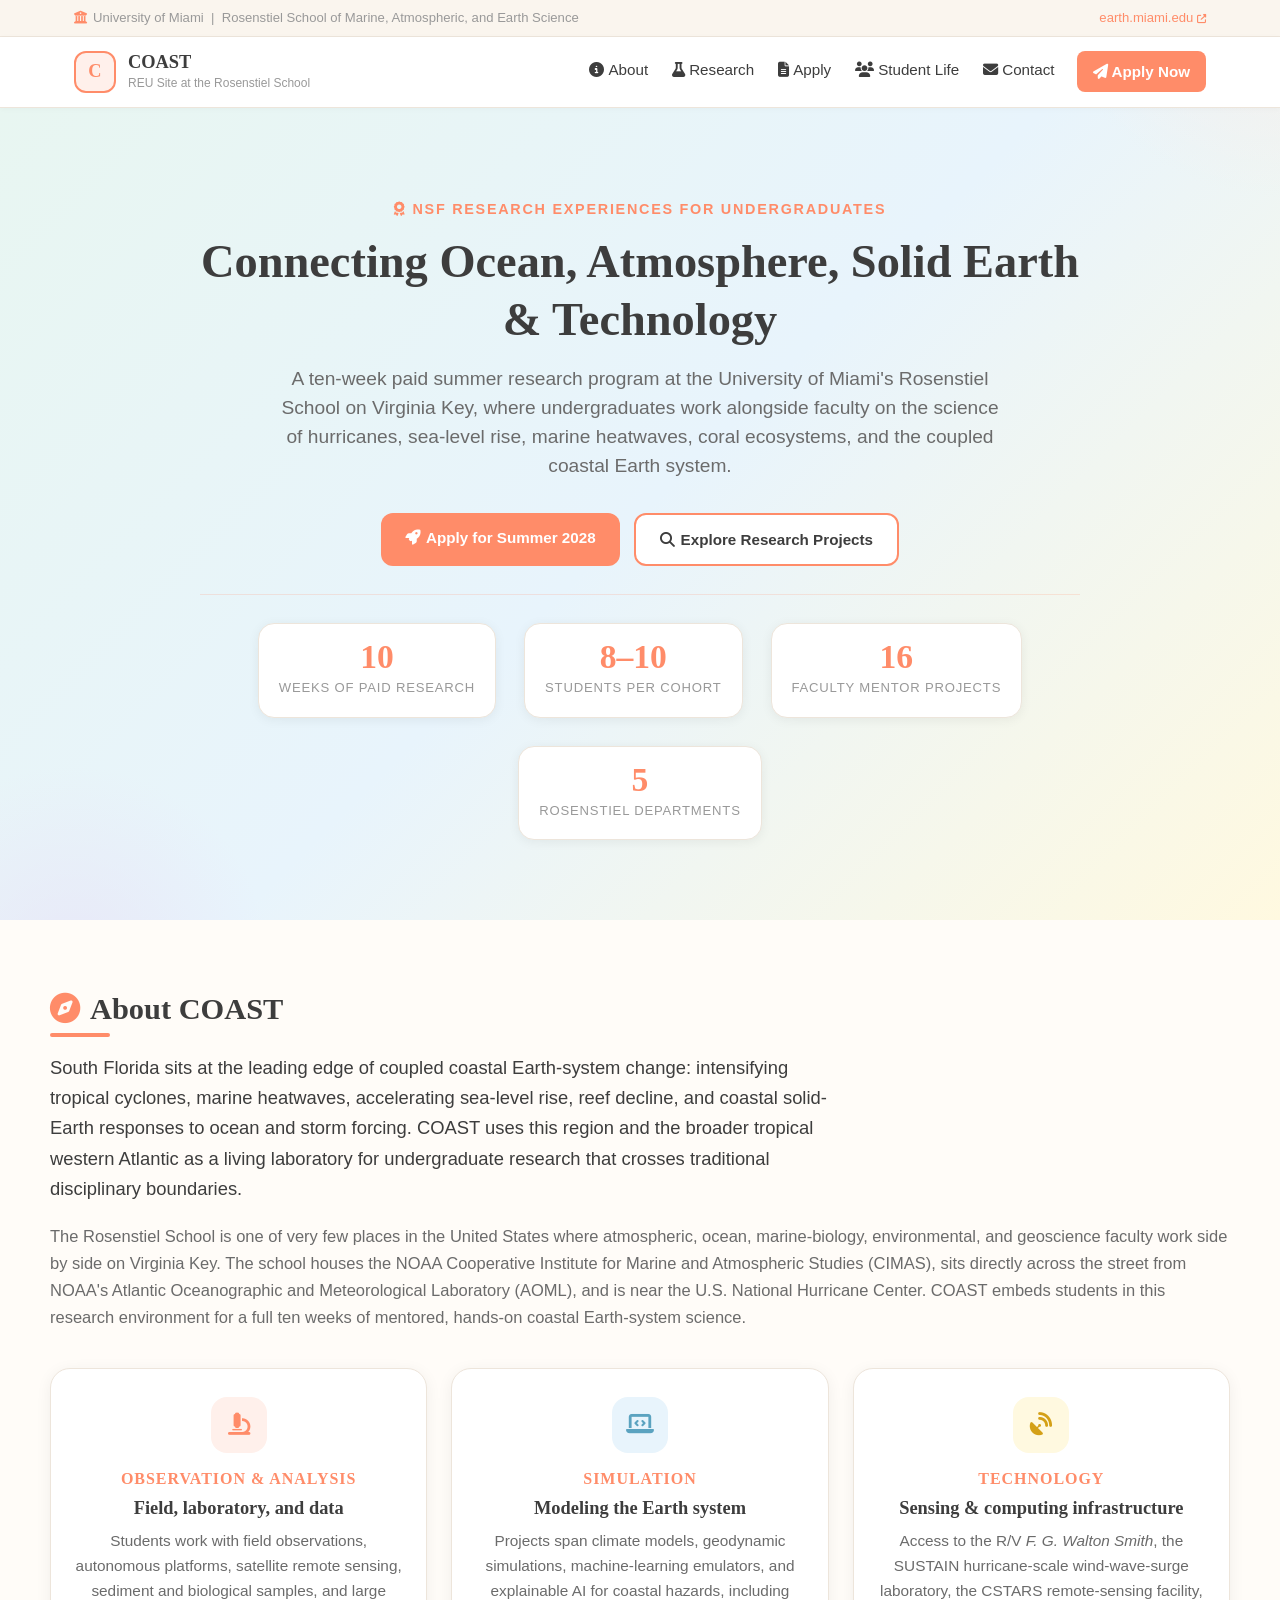
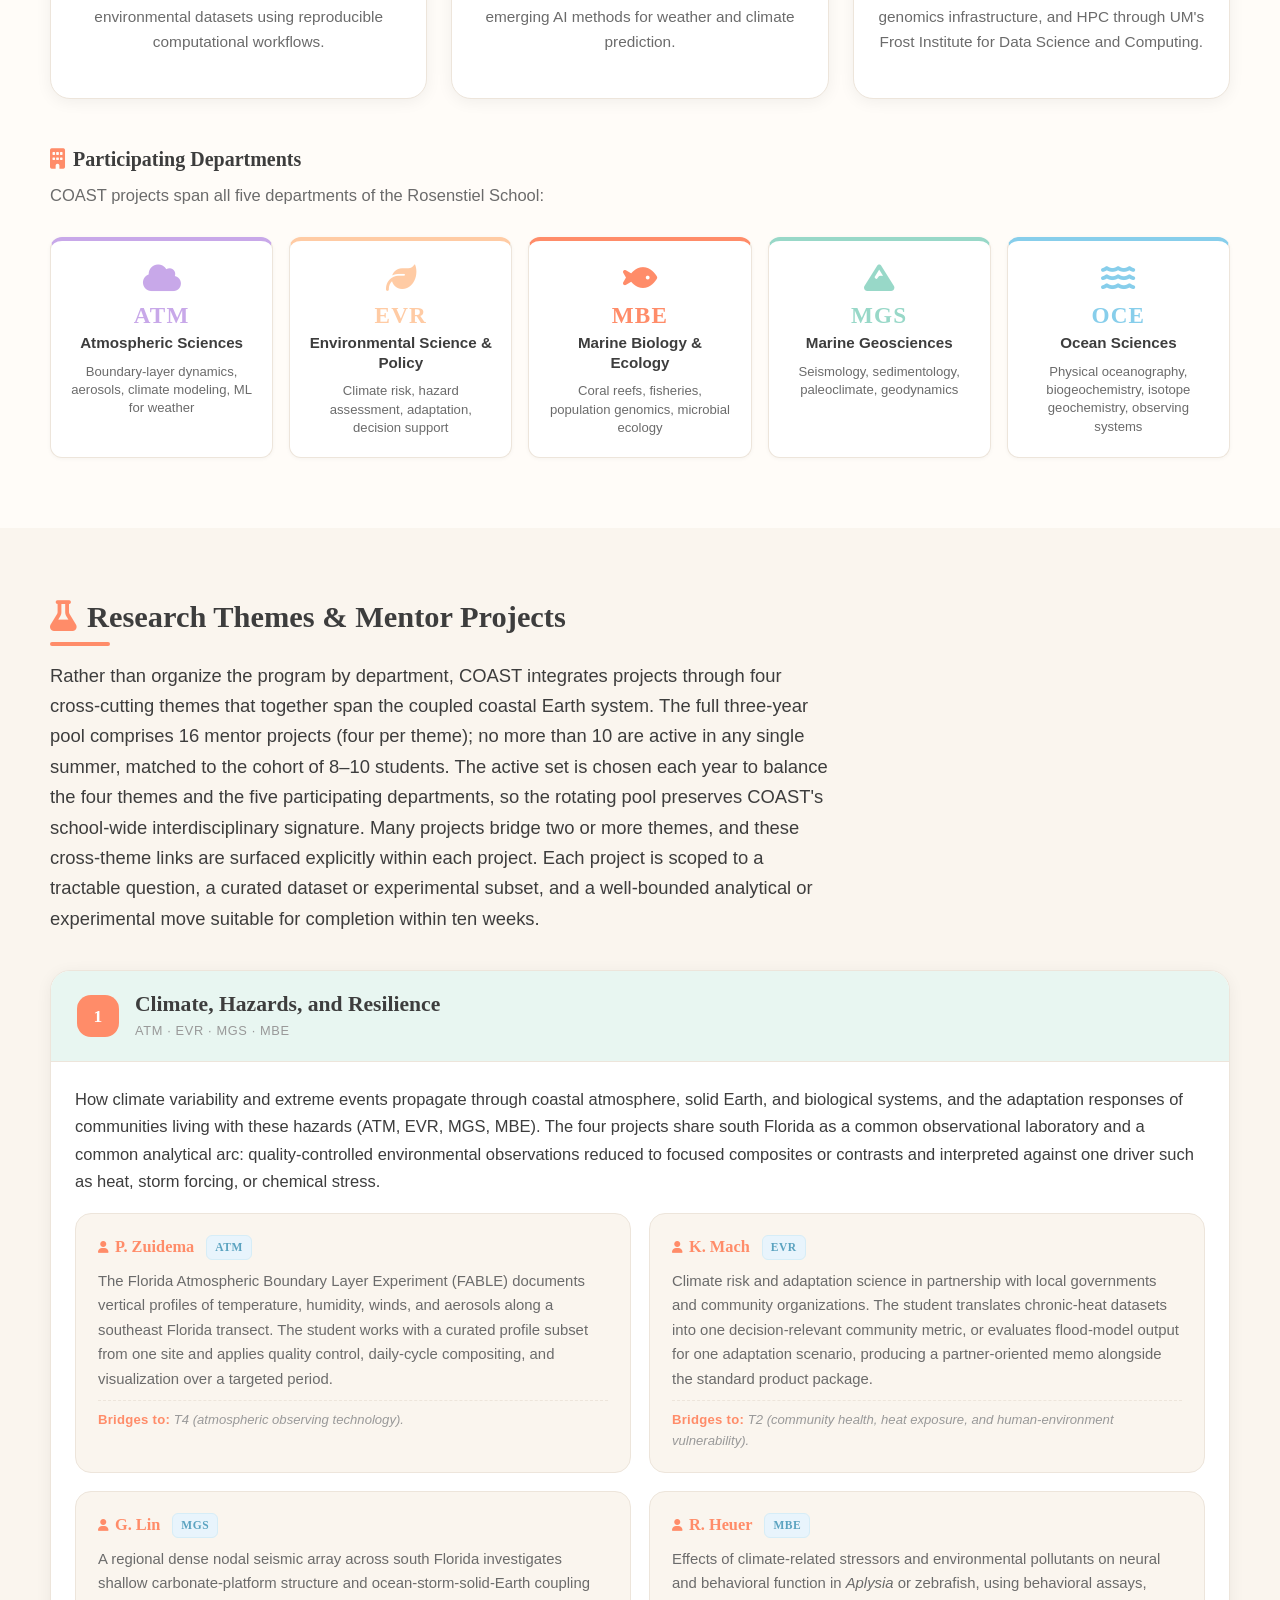
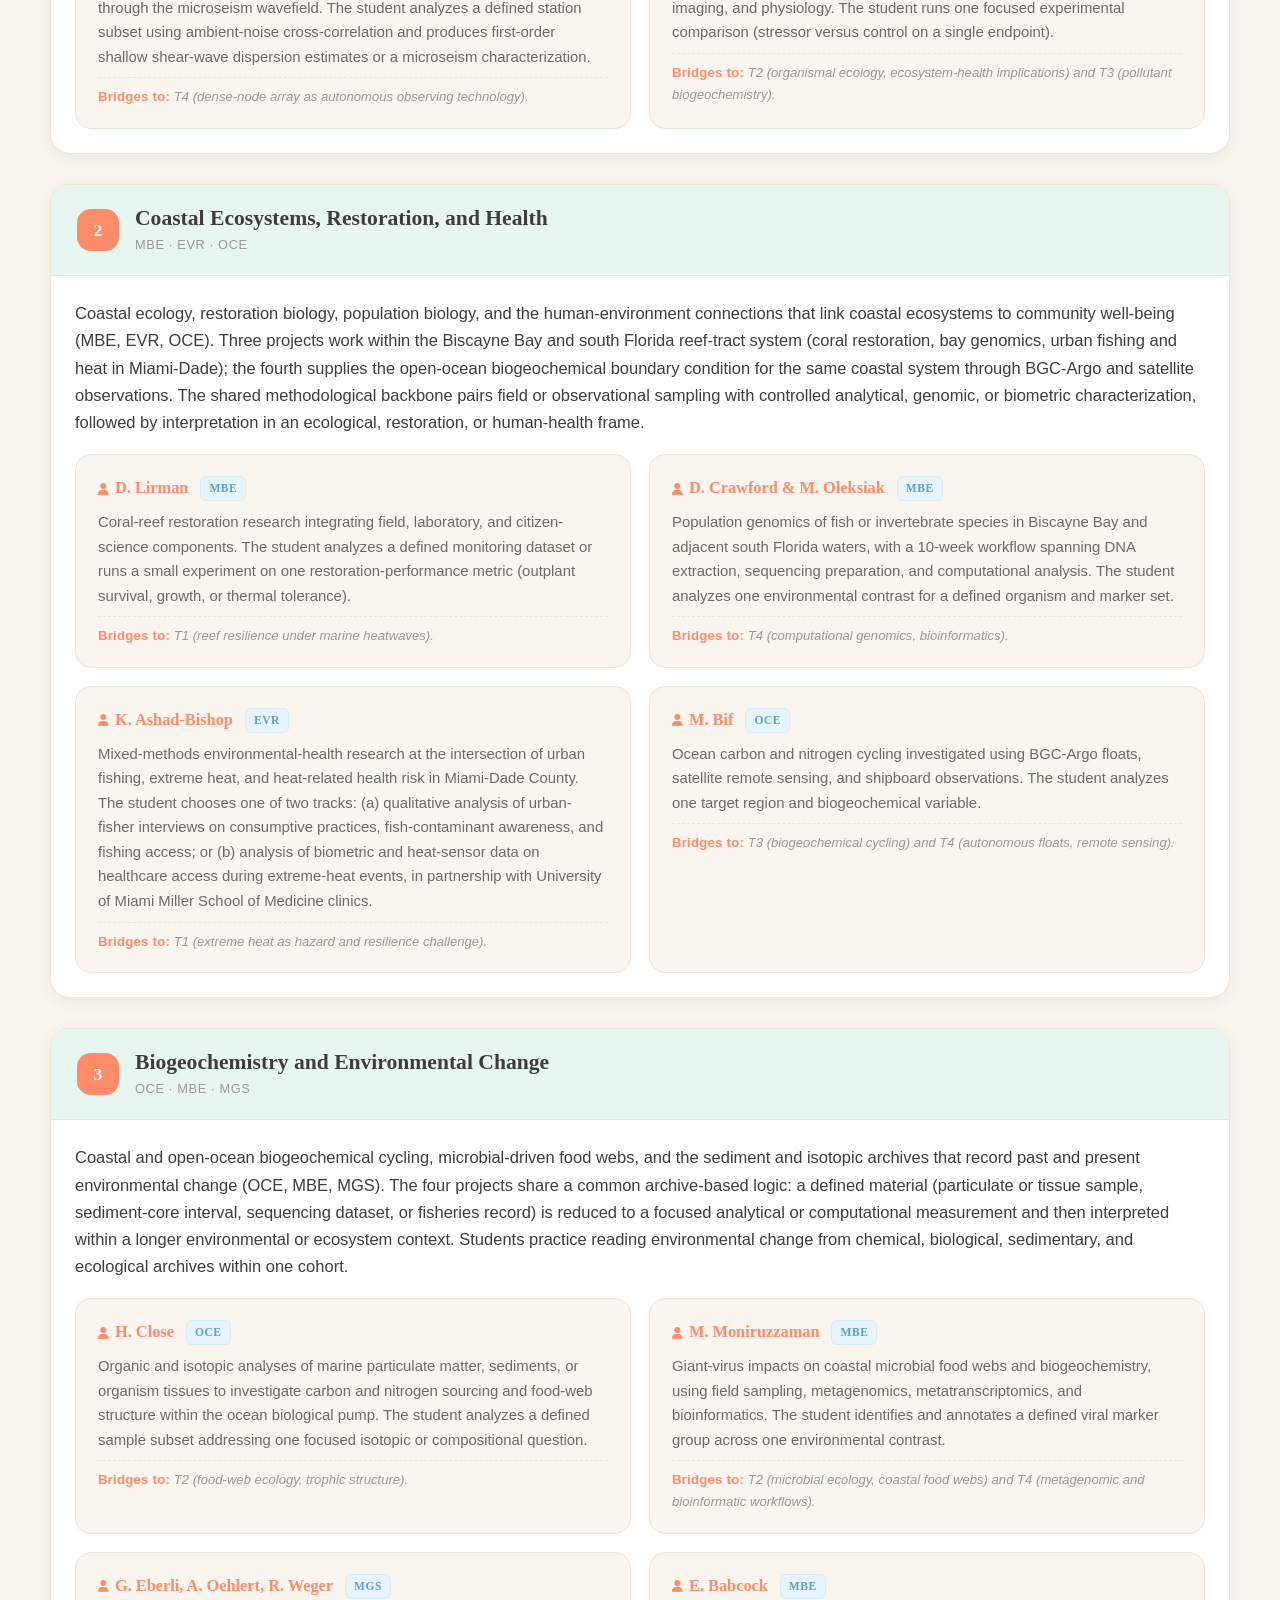
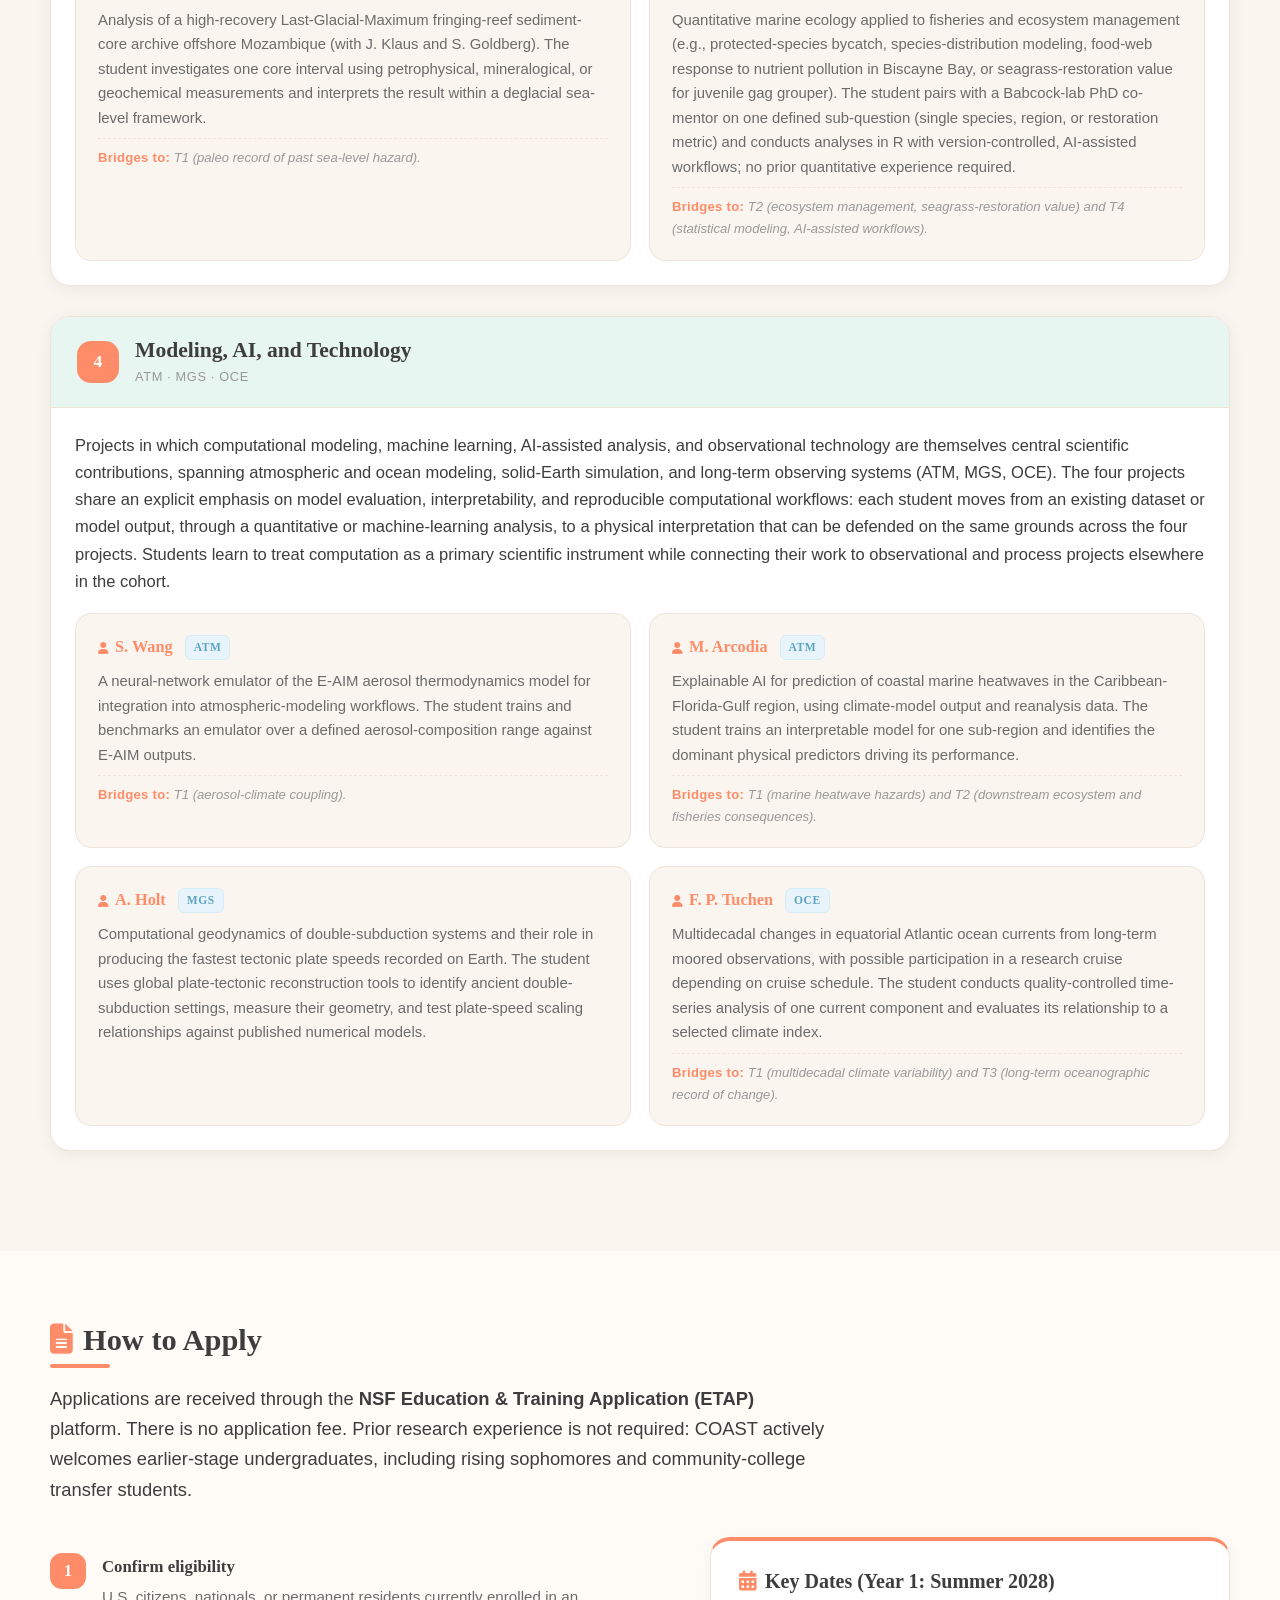
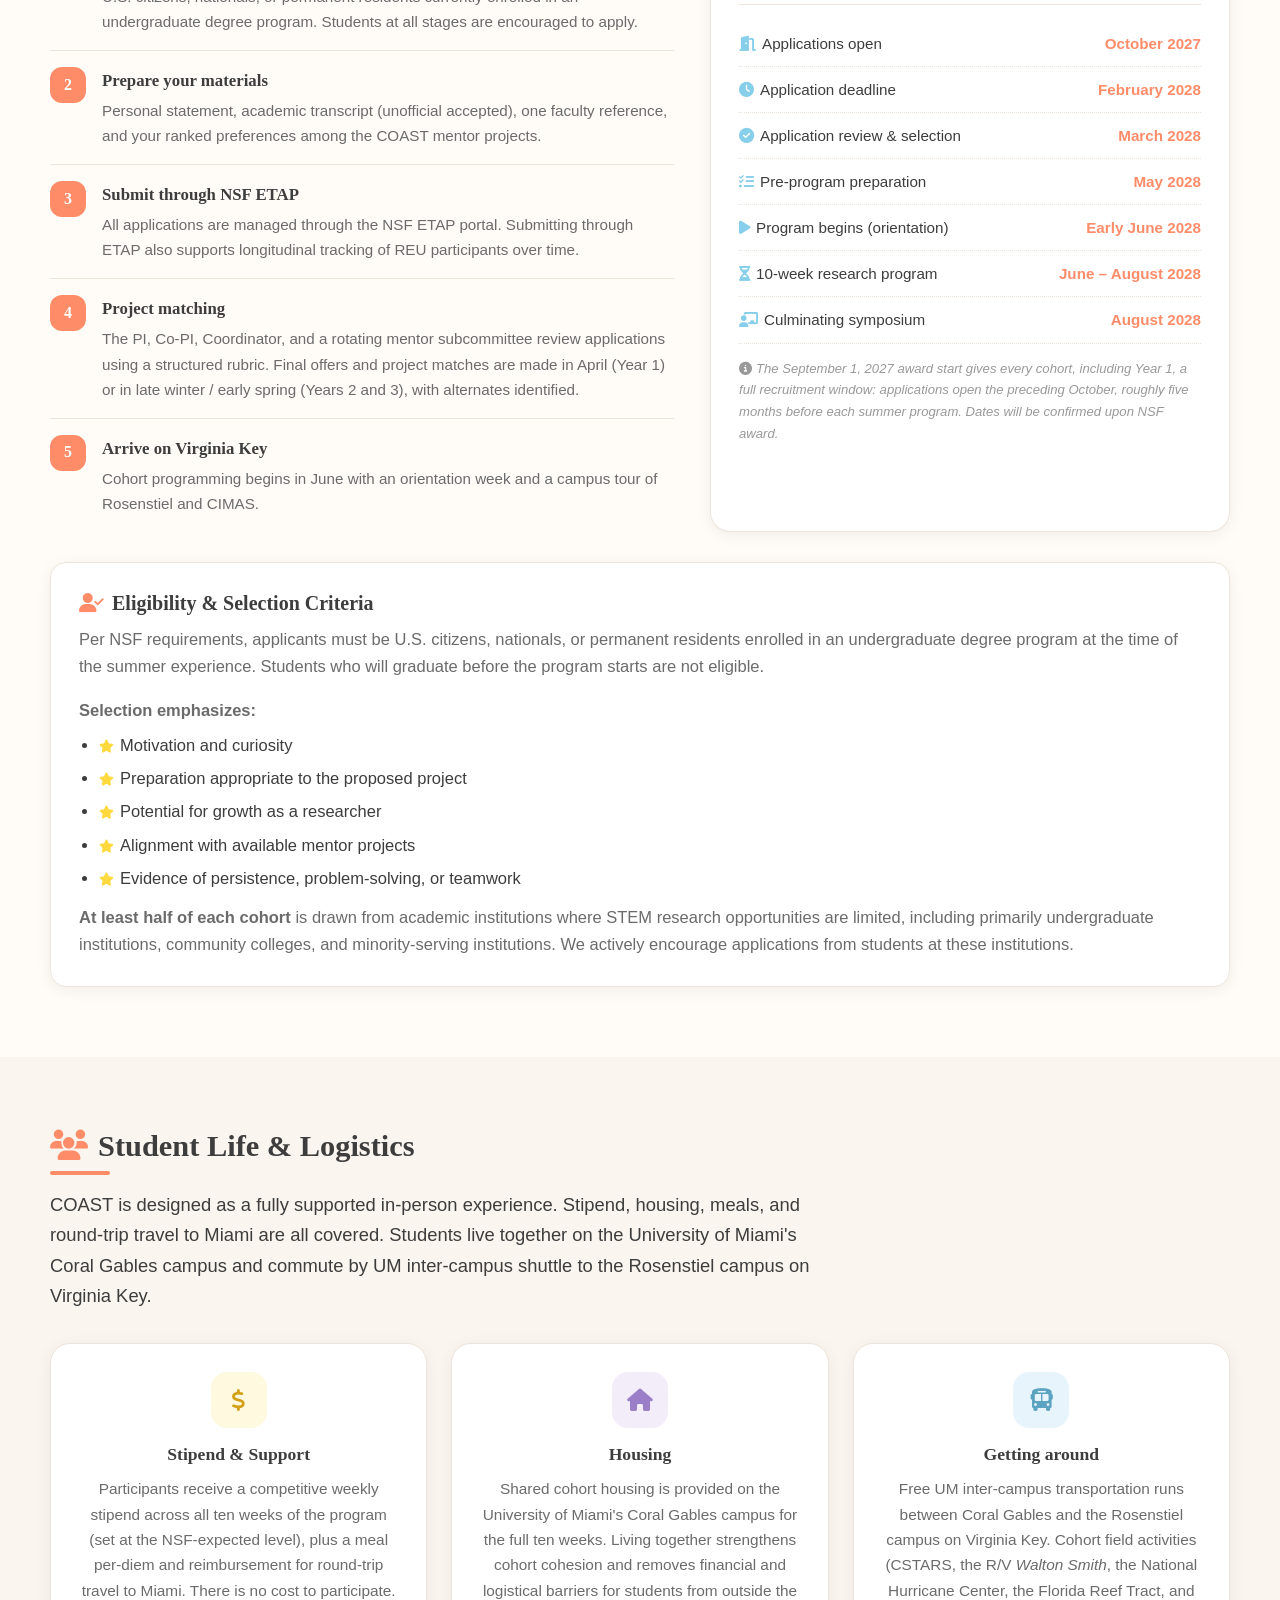
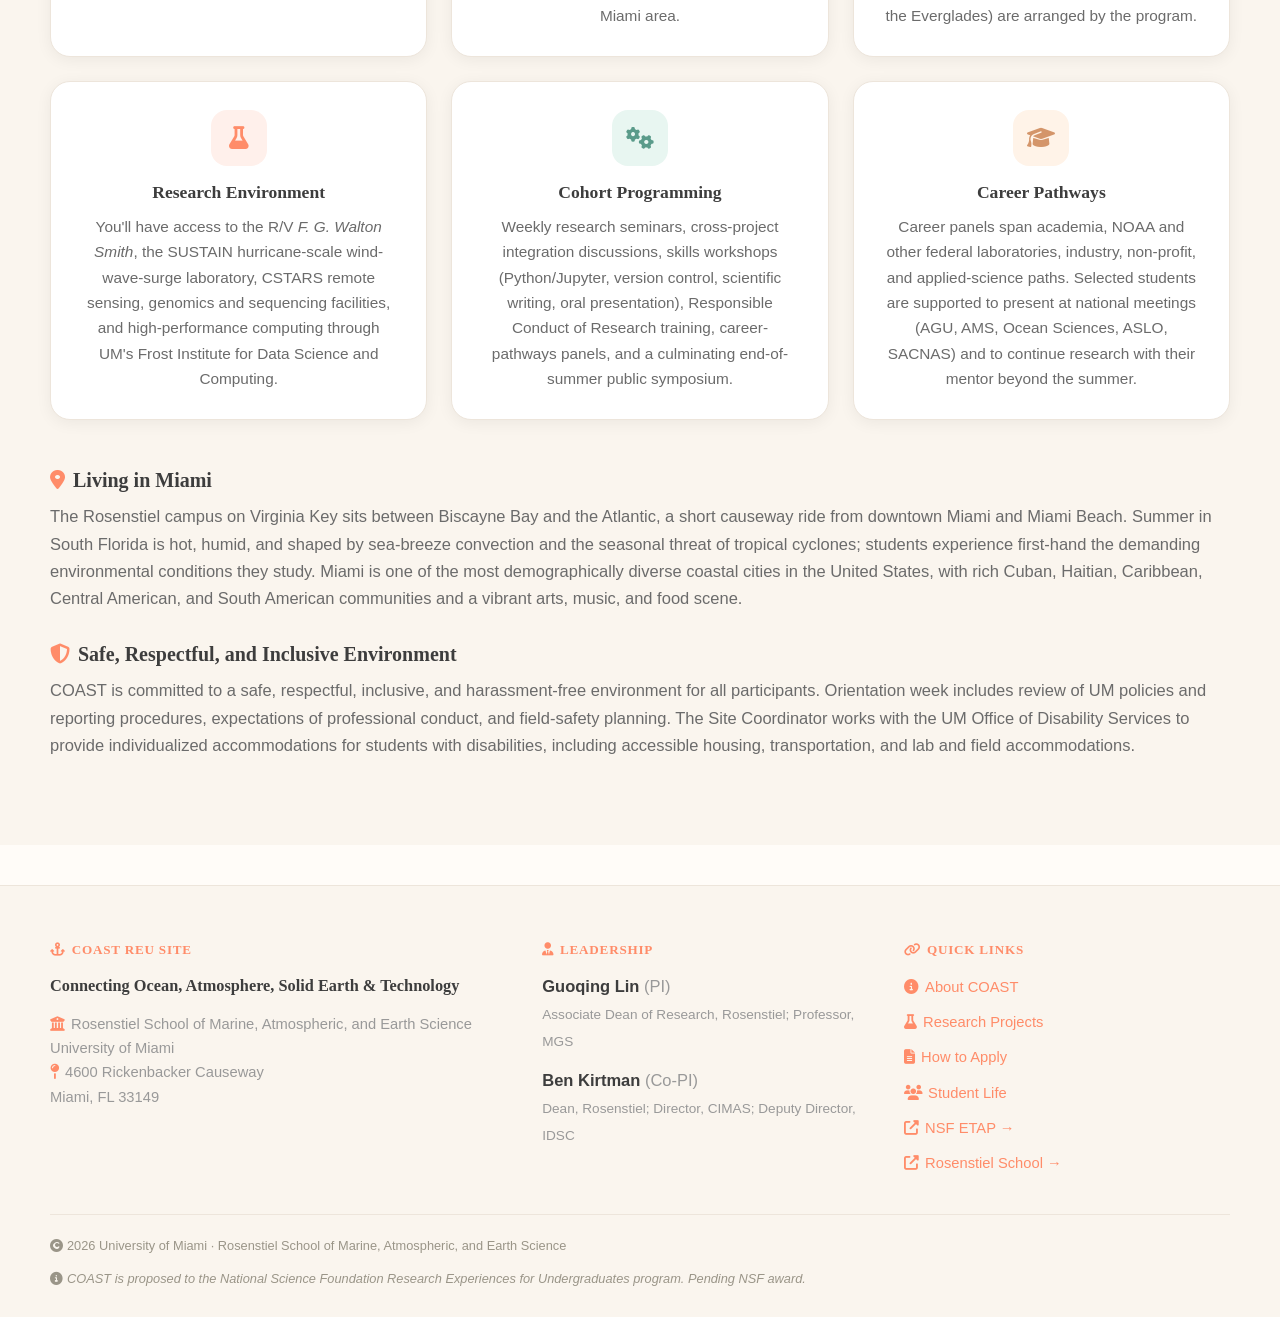
==== index.html @ f18b976c "Add files via upload" ====
<!DOCTYPE html>
<html lang="en">
<head>
<meta charset="UTF-8">
<meta name="viewport" content="width=device-width, initial-scale=1.0">
<title>COAST REU Site | University of Miami Rosenstiel School</title>
<meta name="description" content="NSF REU Site at the University of Miami Rosenstiel School. Ten-week summer research in coastal Earth-system science across atmosphere, ocean, ecosystems, and solid Earth.">
<link rel="stylesheet" href="https://cdnjs.cloudflare.com/ajax/libs/font-awesome/6.5.1/css/all.min.css">
<style>
  /* ============================================
     LIGHT, WARM, COLORFUL CARD LAYOUT
     ============================================ */
  :root {
    /* Warm, light, cheerful palette */
    --coral: #FF8C69;
    --coral-light: #FFF0EB;
    --coral-soft: #FFE8E0;
    --sky: #87CEEB;
    --sky-light: #E8F4FC;
    --sky-soft: #D6EDF7;
    --sunshine: #FFD93D;
    --sunshine-light: #FFF9E0;
    --sunshine-soft: #FFF3C2;
    --lavender: #C8A8E9;
    --lavender-light: #F3EDFA;
    --lavender-soft: #E8DDF5;
    --mint: #98D8C8;
    --mint-light: #E8F6F1;
    --mint-soft: #D4F0E8;
    --peach: #FFCBA4;
    --peach-light: #FFF3E8;

    --warm-white: #FFFCF8;
    --cream: #FAF5EE;
    --soft-sand: #F5EDE3;
    --ink: #3D3D3D;
    --ink-soft: #6B6B6B;
    --ink-muted: #999999;
    --rule: #EDE5DB;
    --rule-light: #F5EDE3;
    --card-bg: #FFFFFF;
    --max-w: 1180px;
  }

  * { box-sizing: border-box; }
  html { scroll-behavior: smooth; }
  body {
    margin: 0;
    font-family: "Source Sans Pro", "Helvetica Neue", Arial, sans-serif;
    color: var(--ink);
    background: var(--warm-white);
    line-height: 1.65;
    font-size: 16.5px;
    -webkit-font-smoothing: antialiased;
  }

  h1, h2, h3, h4 {
    font-family: "Source Serif Pro", "Georgia", "Times New Roman", serif;
    color: var(--ink);
    font-weight: 600;
    line-height: 1.25;
    margin: 0 0 0.5em;
  }
  h1 { font-size: 2.6rem; }
  h2 { 
    font-size: 1.9rem; 
    display: inline-block;
    position: relative;
    padding-bottom: 0.3em;
  }
  h2::after {
    content: '';
    position: absolute;
    bottom: 0;
    left: 0;
    width: 60px;
    height: 4px;
    background: var(--coral);
    border-radius: 2px;
  }
  h3 { font-size: 1.25rem; color: var(--ink); }
  h4 { font-size: 1.0rem; color: var(--coral); text-transform: uppercase; letter-spacing: 0.06em; }
  p { margin: 0 0 1em; color: var(--ink-soft); }
  a { 
    color: var(--coral); 
    text-decoration: underline; 
    text-decoration-color: var(--sunshine); 
    text-underline-offset: 3px; 
  }
  a:hover { color: var(--sky); }

  /* ---------- Top bar / nav ---------- */
  .topbar {
    background: var(--cream);
    color: var(--ink-muted);
    font-size: 0.82rem;
    padding: 7px 0;
    border-bottom: 1px solid var(--rule);
  }
  .topbar-inner {
    max-width: var(--max-w);
    margin: 0 auto;
    padding: 0 24px;
    display: flex;
    justify-content: space-between;
    align-items: center;
  }
  .topbar a { color: var(--coral); text-decoration: none; }
  .topbar a:hover { color: var(--sky); }

  nav.main {
    position: sticky;
    top: 0;
    z-index: 100;
    background: rgba(255,255,255,0.96);
    backdrop-filter: blur(8px);
    border-bottom: 1px solid var(--rule);
    box-shadow: 0 1px 6px rgba(0,0,0,0.03);
  }
  .nav-inner {
    max-width: var(--max-w);
    margin: 0 auto;
    padding: 14px 24px;
    display: flex;
    justify-content: space-between;
    align-items: center;
    gap: 24px;
  }
  .brand {
    display: flex;
    align-items: center;
    gap: 12px;
    text-decoration: none;
    color: var(--ink-soft);
    font-family: "Source Serif Pro", Georgia, serif;
  }
  .brand-mark {
    width: 42px; height: 42px;
    border-radius: 12px;
    background: var(--coral-light);
    color: var(--coral);
    display: grid; place-items: center;
    font-weight: 700;
    font-size: 1.15rem;
    border: 2px solid var(--coral);
    font-family: "Source Serif Pro", Georgia, serif;
  }
  .brand-text { line-height: 1.1; }
  .brand-text strong { display: block; font-size: 1.15rem; font-weight: 600; color: var(--ink); }
  .brand-text small { font-size: 0.75rem; color: var(--ink-muted); font-family: "Source Sans Pro", sans-serif; }
  .nav-links { display: flex; gap: 20px; font-size: 0.95rem; }
  .nav-links a {
    text-decoration: none;
    color: var(--ink);
    padding: 6px 2px;
    border-bottom: 2px solid transparent;
    transition: border-color 0.15s, color 0.15s;
  }
  .nav-links a:hover { color: var(--coral); border-color: var(--coral); }
  .apply-btn {
    background: var(--coral) !important;
    color: #fff !important;
    padding: 8px 16px !important;
    border-radius: 8px;
    font-weight: 600;
    border: none !important;
  }
  .apply-btn:hover { background: var(--sky) !important; color: #fff !important; }

  /* ---------- Hero ---------- */
  .hero {
    background:
      linear-gradient(135deg, var(--mint-light) 0%, var(--sky-light) 50%, var(--sunshine-light) 100%);
    color: var(--ink);
    padding: 90px 24px 80px;
    text-align: center;
    position: relative;
    overflow: hidden;
  }
  .hero::before {
    content: "";
    position: absolute;
    top: -50%;
    right: -20%;
    width: 500px;
    height: 500px;
    background: radial-gradient(circle, var(--coral-soft) 0%, transparent 70%);
    opacity: 0.6;
    pointer-events: none;
  }
  .hero::after {
    content: "";
    position: absolute;
    bottom: -30%;
    left: -10%;
    width: 400px;
    height: 400px;
    background: radial-gradient(circle, var(--lavender-soft) 0%, transparent 70%);
    opacity: 0.5;
    pointer-events: none;
  }
  .hero-inner { max-width: 880px; margin: 0 auto; position: relative; z-index: 1; }
  .hero .eyebrow {
    color: var(--coral);
    font-size: 0.9rem;
    letter-spacing: 0.12em;
    text-transform: uppercase;
    font-weight: 600;
    margin-bottom: 12px;
  }
  .hero h1 { color: var(--ink); font-size: 2.9rem; margin-bottom: 16px; }
  .hero .sub {
    font-size: 1.2rem;
    color: var(--ink-soft);
    max-width: 720px;
    margin: 0 auto 32px;
    line-height: 1.5;
  }
  .hero-stats {
    display: flex;
    justify-content: center;
    gap: 28px;
    flex-wrap: wrap;
    margin-top: 28px;
    padding-top: 28px;
    border-top: 1px solid rgba(255, 140, 105, 0.2);
  }
  .stat { 
    text-align: center; 
    min-width: 130px; 
    background: var(--card-bg);
    padding: 16px 20px;
    border-radius: 16px;
    box-shadow: 0 2px 12px rgba(0,0,0,0.06);
    border: 1px solid var(--rule);
  }
  .stat .num {
    font-family: "Source Serif Pro", Georgia, serif;
    font-size: 2.1rem;
    color: var(--coral);
    font-weight: 600;
    display: block;
    line-height: 1;
  }
  .stat .lbl { font-size: 0.82rem; color: var(--ink-muted); text-transform: uppercase; letter-spacing: 0.06em; margin-top: 6px; }
  .cta-row { margin-top: 32px; display: flex; gap: 14px; justify-content: center; flex-wrap: wrap; }
  .btn {
    display: inline-block;
    padding: 12px 24px;
    border-radius: 12px;
    text-decoration: none;
    font-weight: 600;
    font-size: 0.95rem;
    transition: transform 0.15s, box-shadow 0.15s;
  }
  .btn-primary { background: var(--coral); color: #fff; }
  .btn-primary:hover { background: #E87B5A; color: #fff; transform: translateY(-2px); box-shadow: 0 6px 20px rgba(255, 140, 105, 0.3); }
  .btn-ghost { background: var(--card-bg); color: var(--ink); border: 2px solid var(--coral); }
  .btn-ghost:hover { background: var(--coral); color: #fff; }

  /* ---------- Sections ---------- */
  section { padding: 70px 24px; }
  .container { max-width: var(--max-w); margin: 0 auto; }
  section.alt { background: var(--cream); }

  .lede { font-size: 1.15rem; color: var(--ink); max-width: 780px; }

  /* ---------- About / pillars ---------- */
  .pillars {
    display: grid;
    grid-template-columns: repeat(3, 1fr);
    gap: 24px;
    margin-top: 36px;
  }
  .pillar {
    background: var(--card-bg);
    padding: 28px 24px;
    border-radius: 20px;
    box-shadow: 0 3px 16px rgba(0,0,0,0.06);
    border: 1px solid var(--rule);
    text-align: center;
    transition: transform 0.2s, box-shadow 0.2s;
  }
  .pillar:hover {
    transform: translateY(-4px);
    box-shadow: 0 8px 28px rgba(0,0,0,0.1);
  }
  .pillar-icon {
    width: 56px;
    height: 56px;
    border-radius: 16px;
    display: grid;
    place-items: center;
    margin: 0 auto 16px;
    font-size: 1.4rem;
  }
  .pillar:nth-child(1) .pillar-icon { background: var(--coral-light); color: var(--coral); }
  .pillar:nth-child(2) .pillar-icon { background: var(--sky-light); color: #5BA3C0; }
  .pillar:nth-child(3) .pillar-icon { background: var(--sunshine-light); color: #D4A017; }
  .pillar h3 { color: var(--ink); margin-bottom: 8px; font-size: 1.15rem; }
  .pillar p { font-size: 0.96rem; }

  /* ---------- Departments grid ---------- */
  .dept-grid {
    display: grid;
    grid-template-columns: repeat(auto-fit, minmax(180px, 1fr));
    gap: 16px;
    margin-top: 28px;
  }
  .dept-card {
    --dept-color: var(--coral);
    background: var(--card-bg);
    border: 1px solid var(--rule);
    border-top: 4px solid var(--dept-color);
    border-radius: 12px;
    padding: 22px 18px 20px;
    text-align: center;
    box-shadow: 0 1px 4px rgba(0,0,0,0.04);
    transition: transform 0.2s ease, box-shadow 0.2s ease;
  }
  .dept-card:hover {
    transform: translateY(-3px);
    box-shadow: 0 6px 16px rgba(0,0,0,0.08);
  }
  .dept-card .dept-icon {
    font-size: 1.9rem;
    color: var(--dept-color);
    margin-bottom: 10px;
    line-height: 1;
  }
  .dept-card .dept-acro {
    font-family: "Source Serif Pro", Georgia, serif;
    font-weight: 700;
    font-size: 1.45rem;
    color: var(--dept-color);
    letter-spacing: 0.05em;
    line-height: 1.1;
  }
  .dept-card .dept-name {
    font-size: 0.95rem;
    color: var(--ink);
    font-weight: 600;
    margin-top: 4px;
    line-height: 1.3;
  }
  .dept-card .dept-tagline {
    font-size: 0.82rem;
    color: var(--ink-soft);
    margin-top: 10px;
    line-height: 1.4;
  }

  /* ---------- Themes ---------- */
  .theme {
    background: var(--card-bg);
    border: 1px solid var(--rule);
    border-radius: 20px;
    margin-bottom: 30px;
    overflow: hidden;
    box-shadow: 0 3px 16px rgba(0,0,0,0.06);
    transition: box-shadow 0.2s;
  }
  .theme:hover {
    box-shadow: 0 6px 24px rgba(0,0,0,0.1);
  }
  .theme-head {
    background: var(--mint-light);
    color: var(--ink);
    padding: 20px 26px;
    display: flex;
    align-items: center;
    gap: 16px;
    border-bottom: 1px solid var(--rule);
  }
  .theme-num {
    background: var(--coral);
    color: #fff;
    width: 42px; height: 42px;
    border-radius: 14px;
    display: grid; place-items: center;
    font-family: "Source Serif Pro", Georgia, serif;
    font-weight: 600;
    flex-shrink: 0;
    font-size: 1.1rem;
  }
  .theme-head h3 { color: var(--ink); margin: 0; font-size: 1.35rem; }
  .theme-head .depts-tag { font-size: 0.8rem; color: var(--ink-muted); margin-top: 2px; letter-spacing: 0.05em; }
  .theme-body { padding: 24px; }
  .theme-body > p { color: var(--ink); }
  .projects {
    display: grid;
    grid-template-columns: repeat(2, 1fr);
    gap: 18px;
    margin-top: 18px;
  }
  .project {
    background: var(--cream);
    padding: 20px 22px;
    border-radius: 16px;
    border: 1px solid var(--rule);
    transition: transform 0.15s, box-shadow 0.15s;
  }
  .project:hover {
    transform: translateY(-2px);
    box-shadow: 0 4px 16px rgba(0,0,0,0.08);
  }
  .project .mentor {
    font-weight: 600;
    color: var(--coral);
    font-family: "Source Serif Pro", Georgia, serif;
    font-size: 1.02rem;
    margin-bottom: 4px;
    display: flex;
    align-items: center;
    gap: 6px;
  }
  .project .mentor::before {
    content: "\f007";
    font-family: "Font Awesome 6 Free";
    font-weight: 900;
    font-size: 0.75rem;
    color: var(--coral);
  }
  .project .dept {
    display: inline-block;
    background: var(--sky-light);
    color: #5BA3C0;
    font-size: 0.72rem;
    font-weight: 600;
    padding: 2px 8px;
    border-radius: 6px;
    letter-spacing: 0.05em;
    margin-left: 6px;
    vertical-align: middle;
    border: 1px solid var(--sky-soft);
  }
  .project p { font-size: 0.93rem; color: var(--ink-soft); margin: 8px 0 0; }
  .project p.bridges {
    margin-top: 8px;
    padding-top: 8px;
    border-top: 1px dashed var(--rule);
    font-size: 0.82rem;
    color: var(--ink-muted);
    font-style: italic;
  }
  .project p.bridges em {
    font-style: normal;
    font-weight: 600;
    color: var(--coral);
    letter-spacing: 0.02em;
  }

  /* ---------- Apply ---------- */
  .apply-grid {
    display: grid;
    grid-template-columns: 1.2fr 1fr;
    gap: 36px;
    margin-top: 32px;
  }
  .apply-steps { counter-reset: step; }
  .apply-step {
    display: flex;
    gap: 16px;
    padding: 16px 0;
    border-bottom: 1px solid var(--rule);
    align-items: flex-start;
  }
  .apply-step:last-child { border-bottom: none; }
  .apply-step::before {
    counter-increment: step;
    content: counter(step);
    background: var(--coral);
    color: #fff;
    width: 36px; height: 36px;
    border-radius: 12px;
    display: grid; place-items: center;
    font-family: "Source Serif Pro", Georgia, serif;
    font-weight: 600;
    flex-shrink: 0;
    font-size: 1rem;
  }
  .apply-step h4 { color: var(--ink); margin: 4px 0 6px; text-transform: none; letter-spacing: 0; font-size: 1.05rem; }
  .apply-step p { margin: 0; font-size: 0.95rem; }

  .key-dates {
    background: var(--card-bg);
    color: var(--ink);
    padding: 28px;
    border-radius: 20px;
    border: 1px solid var(--rule);
    box-shadow: 0 3px 16px rgba(0,0,0,0.06);
    border-top: 4px solid var(--coral);
  }
  .key-dates h3 { color: var(--ink); font-size: 1.25rem; margin-bottom: 16px; border-bottom: 1px solid var(--rule); padding-bottom: 10px; }
  .date-row { display: flex; justify-content: space-between; padding: 10px 0; border-bottom: 1px dotted var(--rule); font-size: 0.95rem; color: var(--ink); }
  .date-row:last-child { border-bottom: none; }
  .date-row .when { color: var(--coral); font-weight: 600; }
  .key-dates p.fineprint { font-size: 0.82rem; color: var(--ink-muted); margin-top: 14px; margin-bottom: 0; font-style: italic; }

  .eligibility {
    background: var(--card-bg);
    padding: 28px;
    border-left: 4px solid var(--mint);
    margin-top: 30px;
    border-radius: 16px;
    box-shadow: 0 3px 16px rgba(0,0,0,0.06);
    border: 1px solid var(--rule);
  }
  .eligibility h3 { margin-top: 0; }
  .eligibility ul { padding-left: 20px; margin: 8px 0 0; }
  .eligibility li { margin-bottom: 6px; color: var(--ink); }

  /* ---------- Student life ---------- */
  .life-grid {
    display: grid;
    grid-template-columns: repeat(3, 1fr);
    gap: 24px;
    margin-top: 32px;
  }
  .life-card {
    background: var(--card-bg);
    border: 1px solid var(--rule);
    padding: 28px;
    border-radius: 20px;
    box-shadow: 0 3px 16px rgba(0,0,0,0.06);
    transition: transform 0.2s, box-shadow 0.2s;
    text-align: center;
  }
  .life-card:hover {
    transform: translateY(-4px);
    box-shadow: 0 8px 28px rgba(0,0,0,0.1);
  }
  .life-card .icon-badge {
    width: 56px; height: 56px;
    border-radius: 16px;
    display: grid; place-items: center;
    font-size: 1.4rem;
    margin: 0 auto 16px;
  }
  .life-card:nth-child(1) .icon-badge { background: var(--sunshine-light); color: #D4A017; }
  .life-card:nth-child(2) .icon-badge { background: var(--lavender-light); color: #9B7EC8; }
  .life-card:nth-child(3) .icon-badge { background: var(--sky-light); color: #5BA3C0; }
  .life-card:nth-child(4) .icon-badge { background: var(--coral-light); color: var(--coral); }
  .life-card:nth-child(5) .icon-badge { background: var(--mint-light); color: #5A9B8A; }
  .life-card:nth-child(6) .icon-badge { background: var(--peach-light); color: #D4956A; }
  .life-card h3 { margin-bottom: 10px; font-size: 1.1rem; }
  .life-card p { font-size: 0.96rem; margin-bottom: 0; }

  /* ---------- Footer ---------- */
  footer {
    background: var(--cream);
    color: var(--ink-muted);
    padding: 56px 24px 28px;
    margin-top: 40px;
    border-top: 1px solid var(--rule);
  }
  .footer-grid {
    max-width: var(--max-w);
    margin: 0 auto;
    display: grid;
    grid-template-columns: 1.4fr 1fr 1fr;
    gap: 36px;
    padding-bottom: 30px;
    border-bottom: 1px solid var(--rule);
  }
  footer h4 { color: var(--coral); margin-bottom: 14px; font-size: 0.82rem; }
  footer p { color: var(--ink-muted); font-size: 0.92rem; }
  footer a { color: var(--coral); font-size: 0.92rem; text-decoration: none; }
  footer a:hover { color: var(--sky); }
  footer ul { list-style: none; padding: 0; margin: 0; }
  footer ul li { margin-bottom: 8px; }
  footer strong { color: var(--ink) !important; }
  .colophon {
    max-width: var(--max-w);
    margin: 20px auto 0;
    font-size: 0.8rem;
    color: #9A9588;
    display: flex;
    justify-content: space-between;
    flex-wrap: wrap;
    gap: 12px;
  }
  .nsf-note { font-style: italic; }

  /* ---------- Responsive ---------- */
  @media (max-width: 820px) {
    h1 { font-size: 2rem; }
    .hero h1 { font-size: 2.1rem; }
    .nav-links { display: none; }
    .nav-links.apply-only { display: flex; }
    .pillars, .projects { grid-template-columns: 1fr; }
    .life-grid { grid-template-columns: 1fr; }
    .apply-grid { grid-template-columns: 1fr; }
    .footer-grid { grid-template-columns: 1fr; }
    .hero-stats { gap: 18px; }
    .stat { min-width: 100px; }
    .stat .num { font-size: 1.6rem; }
    section { padding: 50px 20px; }
  }
</style>
</head>
<body>

<!-- ============ Top bar ============ -->
<div class="topbar">
  <div class="topbar-inner">
    <span><i class="fas fa-university" style="margin-right:6px;color:var(--coral);"></i>University of Miami &nbsp;|&nbsp; Rosenstiel School of Marine, Atmospheric, and Earth Science</span>
    <span><a href="https://earth.miami.edu" target="_blank" rel="noopener">earth.miami.edu <i class="fas fa-external-link-alt" style="font-size:0.7em;"></i></a></span>
  </div>
</div>

<!-- ============ Nav ============ -->
<nav class="main">
  <div class="nav-inner">
    <a class="brand" href="#top">
      <div class="brand-mark">C</div>
      <div class="brand-text">
        <strong>COAST</strong>
        <small>REU Site at the Rosenstiel School</small>
      </div>
    </a>
    <div class="nav-links">
      <a href="#about"><i class="fas fa-info-circle" style="margin-right:4px;"></i>About</a>
      <a href="#research"><i class="fas fa-flask" style="margin-right:4px;"></i>Research</a>
      <a href="#apply"><i class="fas fa-file-alt" style="margin-right:4px;"></i>Apply</a>
      <a href="#life"><i class="fas fa-users" style="margin-right:4px;"></i>Student Life</a>
      <a href="#contact"><i class="fas fa-envelope" style="margin-right:4px;"></i>Contact</a>
      <a href="#apply" class="apply-btn"><i class="fas fa-paper-plane" style="margin-right:4px;"></i>Apply Now</a>
    </div>
  </div>
</nav>

<!-- ============ Hero ============ -->
<header class="hero" id="top">
  <div class="hero-inner">
    <div class="eyebrow"><i class="fas fa-award" style="margin-right:6px;"></i>NSF Research Experiences for Undergraduates</div>
    <h1>Connecting Ocean, Atmosphere, Solid Earth &amp; Technology</h1>
    <p class="sub">
      A ten-week paid summer research program at the University of Miami's Rosenstiel School on Virginia Key, where undergraduates work alongside faculty on the science of hurricanes, sea-level rise, marine heatwaves, coral ecosystems, and the coupled coastal Earth system.
    </p>
    <div class="cta-row">
      <a class="btn btn-primary" href="#apply"><i class="fas fa-rocket" style="margin-right:6px;"></i>Apply for Summer 2028</a>
      <a class="btn btn-ghost" href="#research"><i class="fas fa-search" style="margin-right:6px;"></i>Explore Research Projects</a>
    </div>
    <div class="hero-stats">
      <div class="stat"><span class="num">10</span><span class="lbl">weeks of paid research</span></div>
      <div class="stat"><span class="num">8&ndash;10</span><span class="lbl">students per cohort</span></div>
      <div class="stat"><span class="num">16</span><span class="lbl">faculty mentor projects</span></div>
      <div class="stat"><span class="num">5</span><span class="lbl">Rosenstiel departments</span></div>
    </div>
  </div>
</header>

<!-- ============ About ============ -->
<section id="about">
  <div class="container">
    <h2><i class="fas fa-compass" style="margin-right:10px;color:var(--coral);"></i>About COAST</h2>
    <p class="lede">
      South Florida sits at the leading edge of coupled coastal Earth-system change: intensifying tropical cyclones, marine heatwaves, accelerating sea-level rise, reef decline, and coastal solid-Earth responses to ocean and storm forcing. COAST uses this region and the broader tropical western Atlantic as a living laboratory for undergraduate research that crosses traditional disciplinary boundaries.
    </p>
    <p>
      The Rosenstiel School is one of very few places in the United States where atmospheric, ocean, marine-biology, environmental, and geoscience faculty work side by side on Virginia Key. The school houses the NOAA Cooperative Institute for Marine and Atmospheric Studies (CIMAS), sits directly across the street from NOAA's Atlantic Oceanographic and Meteorological Laboratory (AOML), and is near the U.S. National Hurricane Center. COAST embeds students in this research environment for a full ten weeks of mentored, hands-on coastal Earth-system science.
    </p>

    <div class="pillars">
      <div class="pillar">
        <div class="pillar-icon"><i class="fas fa-microscope"></i></div>
        <h4>Observation &amp; Analysis</h4>
        <h3>Field, laboratory, and data</h3>
        <p>Students work with field observations, autonomous platforms, satellite remote sensing, sediment and biological samples, and large environmental datasets using reproducible computational workflows.</p>
      </div>
      <div class="pillar">
        <div class="pillar-icon"><i class="fas fa-laptop-code"></i></div>
        <h4>Simulation</h4>
        <h3>Modeling the Earth system</h3>
        <p>Projects span climate models, geodynamic simulations, machine-learning emulators, and explainable AI for coastal hazards, including emerging AI methods for weather and climate prediction.</p>
      </div>
      <div class="pillar">
        <div class="pillar-icon"><i class="fas fa-satellite-dish"></i></div>
        <h4>Technology</h4>
        <h3>Sensing &amp; computing infrastructure</h3>
        <p>Access to the R/V <em>F. G. Walton Smith</em>, the SUSTAIN hurricane-scale wind-wave-surge laboratory, the CSTARS remote-sensing facility, genomics infrastructure, and HPC through UM's Frost Institute for Data Science and Computing.</p>
      </div>
    </div>

    <h3 style="margin-top: 48px;"><i class="fas fa-building" style="margin-right:8px;color:var(--coral);"></i>Participating Departments</h3>
    <p>COAST projects span all five departments of the Rosenstiel School:</p>
    <div class="dept-grid">
      <div class="dept-card" style="--dept-color: var(--lavender);">
        <div class="dept-icon"><i class="fas fa-cloud"></i></div>
        <div class="dept-acro">ATM</div>
        <div class="dept-name">Atmospheric Sciences</div>
        <div class="dept-tagline">Boundary-layer dynamics, aerosols, climate modeling, ML for weather</div>
      </div>
      <div class="dept-card" style="--dept-color: var(--peach);">
        <div class="dept-icon"><i class="fas fa-leaf"></i></div>
        <div class="dept-acro">EVR</div>
        <div class="dept-name">Environmental Science &amp; Policy</div>
        <div class="dept-tagline">Climate risk, hazard assessment, adaptation, decision support</div>
      </div>
      <div class="dept-card" style="--dept-color: var(--coral);">
        <div class="dept-icon"><i class="fas fa-fish"></i></div>
        <div class="dept-acro">MBE</div>
        <div class="dept-name">Marine Biology &amp; Ecology</div>
        <div class="dept-tagline">Coral reefs, fisheries, population genomics, microbial ecology</div>
      </div>
      <div class="dept-card" style="--dept-color: var(--mint);">
        <div class="dept-icon"><i class="fas fa-mountain"></i></div>
        <div class="dept-acro">MGS</div>
        <div class="dept-name">Marine Geosciences</div>
        <div class="dept-tagline">Seismology, sedimentology, paleoclimate, geodynamics</div>
      </div>
      <div class="dept-card" style="--dept-color: var(--sky);">
        <div class="dept-icon"><i class="fas fa-water"></i></div>
        <div class="dept-acro">OCE</div>
        <div class="dept-name">Ocean Sciences</div>
        <div class="dept-tagline">Physical oceanography, biogeochemistry, isotope geochemistry, observing systems</div>
      </div>
    </div>
  </div>
</section>

<!-- ============ Research Themes ============ -->
<section id="research" class="alt">
  <div class="container">
    <h2><i class="fas fa-flask" style="margin-right:10px;color:var(--coral);"></i>Research Themes &amp; Mentor Projects</h2>
    <p class="lede">
      Rather than organize the program by department, COAST integrates projects through four cross-cutting themes that together span the coupled coastal Earth system. The full three-year pool comprises 16 mentor projects (four per theme); no more than 10 are active in any single summer, matched to the cohort of 8&ndash;10 students. The active set is chosen each year to balance the four themes and the five participating departments, so the rotating pool preserves COAST's school-wide interdisciplinary signature. Many projects bridge two or more themes, and these cross-theme links are surfaced explicitly within each project. Each project is scoped to a tractable question, a curated dataset or experimental subset, and a well-bounded analytical or experimental move suitable for completion within ten weeks.
    </p>

    <!-- ===== THEME 1: Climate, Hazards, and Resilience ===== -->
    <div class="theme" style="margin-top: 36px;">
      <div class="theme-head">
        <div class="theme-num">1</div>
        <div>
          <h3>Climate, Hazards, and Resilience</h3>
          <div class="depts-tag">ATM &middot; EVR &middot; MGS &middot; MBE</div>
        </div>
      </div>
      <div class="theme-body">
        <p>How climate variability and extreme events propagate through coastal atmosphere, solid Earth, and biological systems, and the adaptation responses of communities living with these hazards (ATM, EVR, MGS, MBE). The four projects share south Florida as a common observational laboratory and a common analytical arc: quality-controlled environmental observations reduced to focused composites or contrasts and interpreted against one driver such as heat, storm forcing, or chemical stress.</p>
        <div class="projects">
          <div class="project">
            <div class="mentor">P. Zuidema <span class="dept">ATM</span></div>
            <p>The Florida Atmospheric Boundary Layer Experiment (FABLE) documents vertical profiles of temperature, humidity, winds, and aerosols along a southeast Florida transect. The student works with a curated profile subset from one site and applies quality control, daily-cycle compositing, and visualization over a targeted period.</p>
            <p class="bridges"><em>Bridges to:</em> T4 (atmospheric observing technology).</p>
          </div>
          <div class="project">
            <div class="mentor">K. Mach <span class="dept">EVR</span></div>
            <p>Climate risk and adaptation science in partnership with local governments and community organizations. The student translates chronic-heat datasets into one decision-relevant community metric, or evaluates flood-model output for one adaptation scenario, producing a partner-oriented memo alongside the standard product package.</p>
            <p class="bridges"><em>Bridges to:</em> T2 (community health, heat exposure, and human-environment vulnerability).</p>
          </div>
          <div class="project">
            <div class="mentor">G. Lin <span class="dept">MGS</span></div>
            <p>A regional dense nodal seismic array across south Florida investigates shallow carbonate-platform structure and ocean-storm-solid-Earth coupling through the microseism wavefield. The student analyzes a defined station subset using ambient-noise cross-correlation and produces first-order shallow shear-wave dispersion estimates or a microseism characterization.</p>
            <p class="bridges"><em>Bridges to:</em> T4 (dense-node array as autonomous observing technology).</p>
          </div>
          <div class="project">
            <div class="mentor">R. Heuer <span class="dept">MBE</span></div>
            <p>Effects of climate-related stressors and environmental pollutants on neural and behavioral function in <em>Aplysia</em> or zebrafish, using behavioral assays, imaging, and physiology. The student runs one focused experimental comparison (stressor versus control on a single endpoint).</p>
            <p class="bridges"><em>Bridges to:</em> T2 (organismal ecology, ecosystem-health implications) and T3 (pollutant biogeochemistry).</p>
          </div>
        </div>
      </div>
    </div>

    <!-- ===== THEME 2: Coastal Ecosystems, Restoration, and Health ===== -->
    <div class="theme">
      <div class="theme-head">
        <div class="theme-num">2</div>
        <div>
          <h3>Coastal Ecosystems, Restoration, and Health</h3>
          <div class="depts-tag">MBE &middot; EVR &middot; OCE</div>
        </div>
      </div>
      <div class="theme-body">
        <p>Coastal ecology, restoration biology, population biology, and the human-environment connections that link coastal ecosystems to community well-being (MBE, EVR, OCE). Three projects work within the Biscayne Bay and south Florida reef-tract system (coral restoration, bay genomics, urban fishing and heat in Miami-Dade); the fourth supplies the open-ocean biogeochemical boundary condition for the same coastal system through BGC-Argo and satellite observations. The shared methodological backbone pairs field or observational sampling with controlled analytical, genomic, or biometric characterization, followed by interpretation in an ecological, restoration, or human-health frame.</p>
        <div class="projects">
          <div class="project">
            <div class="mentor">D. Lirman <span class="dept">MBE</span></div>
            <p>Coral-reef restoration research integrating field, laboratory, and citizen-science components. The student analyzes a defined monitoring dataset or runs a small experiment on one restoration-performance metric (outplant survival, growth, or thermal tolerance).</p>
            <p class="bridges"><em>Bridges to:</em> T1 (reef resilience under marine heatwaves).</p>
          </div>
          <div class="project">
            <div class="mentor">D. Crawford &amp; M. Oleksiak <span class="dept">MBE</span></div>
            <p>Population genomics of fish or invertebrate species in Biscayne Bay and adjacent south Florida waters, with a 10-week workflow spanning DNA extraction, sequencing preparation, and computational analysis. The student analyzes one environmental contrast for a defined organism and marker set.</p>
            <p class="bridges"><em>Bridges to:</em> T4 (computational genomics, bioinformatics).</p>
          </div>
          <div class="project">
            <div class="mentor">K. Ashad-Bishop <span class="dept">EVR</span></div>
            <p>Mixed-methods environmental-health research at the intersection of urban fishing, extreme heat, and heat-related health risk in Miami-Dade County. The student chooses one of two tracks: (a) qualitative analysis of urban-fisher interviews on consumptive practices, fish-contaminant awareness, and fishing access; or (b) analysis of biometric and heat-sensor data on healthcare access during extreme-heat events, in partnership with University of Miami Miller School of Medicine clinics.</p>
            <p class="bridges"><em>Bridges to:</em> T1 (extreme heat as hazard and resilience challenge).</p>
          </div>
          <div class="project">
            <div class="mentor">M. Bif <span class="dept">OCE</span></div>
            <p>Ocean carbon and nitrogen cycling investigated using BGC-Argo floats, satellite remote sensing, and shipboard observations. The student analyzes one target region and biogeochemical variable.</p>
            <p class="bridges"><em>Bridges to:</em> T3 (biogeochemical cycling) and T4 (autonomous floats, remote sensing).</p>
          </div>
        </div>
      </div>
    </div>

    <!-- ===== THEME 3: Biogeochemistry and Environmental Change ===== -->
    <div class="theme">
      <div class="theme-head">
        <div class="theme-num">3</div>
        <div>
          <h3>Biogeochemistry and Environmental Change</h3>
          <div class="depts-tag">OCE &middot; MBE &middot; MGS</div>
        </div>
      </div>
      <div class="theme-body">
        <p>Coastal and open-ocean biogeochemical cycling, microbial-driven food webs, and the sediment and isotopic archives that record past and present environmental change (OCE, MBE, MGS). The four projects share a common archive-based logic: a defined material (particulate or tissue sample, sediment-core interval, sequencing dataset, or fisheries record) is reduced to a focused analytical or computational measurement and then interpreted within a longer environmental or ecosystem context. Students practice reading environmental change from chemical, biological, sedimentary, and ecological archives within one cohort.</p>
        <div class="projects">
          <div class="project">
            <div class="mentor">H. Close <span class="dept">OCE</span></div>
            <p>Organic and isotopic analyses of marine particulate matter, sediments, or organism tissues to investigate carbon and nitrogen sourcing and food-web structure within the ocean biological pump. The student analyzes a defined sample subset addressing one focused isotopic or compositional question.</p>
            <p class="bridges"><em>Bridges to:</em> T2 (food-web ecology, trophic structure).</p>
          </div>
          <div class="project">
            <div class="mentor">M. Moniruzzaman <span class="dept">MBE</span></div>
            <p>Giant-virus impacts on coastal microbial food webs and biogeochemistry, using field sampling, metagenomics, metatranscriptomics, and bioinformatics. The student identifies and annotates a defined viral marker group across one environmental contrast.</p>
            <p class="bridges"><em>Bridges to:</em> T2 (microbial ecology, coastal food webs) and T4 (metagenomic and bioinformatic workflows).</p>
          </div>
          <div class="project">
            <div class="mentor">G. Eberli, A. Oehlert, R. Weger <span class="dept">MGS</span></div>
            <p>Analysis of a high-recovery Last-Glacial-Maximum fringing-reef sediment-core archive offshore Mozambique (with J. Klaus and S. Goldberg). The student investigates one core interval using petrophysical, mineralogical, or geochemical measurements and interprets the result within a deglacial sea-level framework.</p>
            <p class="bridges"><em>Bridges to:</em> T1 (paleo record of past sea-level hazard).</p>
          </div>
          <div class="project">
            <div class="mentor">E. Babcock <span class="dept">MBE</span></div>
            <p>Quantitative marine ecology applied to fisheries and ecosystem management (e.g., protected-species bycatch, species-distribution modeling, food-web response to nutrient pollution in Biscayne Bay, or seagrass-restoration value for juvenile gag grouper). The student pairs with a Babcock-lab PhD co-mentor on one defined sub-question (single species, region, or restoration metric) and conducts analyses in R with version-controlled, AI-assisted workflows; no prior quantitative experience required.</p>
            <p class="bridges"><em>Bridges to:</em> T2 (ecosystem management, seagrass-restoration value) and T4 (statistical modeling, AI-assisted workflows).</p>
          </div>
        </div>
      </div>
    </div>

    <!-- ===== THEME 4: Modeling, AI, and Technology ===== -->
    <div class="theme">
      <div class="theme-head">
        <div class="theme-num">4</div>
        <div>
          <h3>Modeling, AI, and Technology</h3>
          <div class="depts-tag">ATM &middot; MGS &middot; OCE</div>
        </div>
      </div>
      <div class="theme-body">
        <p>Projects in which computational modeling, machine learning, AI-assisted analysis, and observational technology are themselves central scientific contributions, spanning atmospheric and ocean modeling, solid-Earth simulation, and long-term observing systems (ATM, MGS, OCE). The four projects share an explicit emphasis on model evaluation, interpretability, and reproducible computational workflows: each student moves from an existing dataset or model output, through a quantitative or machine-learning analysis, to a physical interpretation that can be defended on the same grounds across the four projects. Students learn to treat computation as a primary scientific instrument while connecting their work to observational and process projects elsewhere in the cohort.</p>
        <div class="projects">
          <div class="project">
            <div class="mentor">S. Wang <span class="dept">ATM</span></div>
            <p>A neural-network emulator of the E-AIM aerosol thermodynamics model for integration into atmospheric-modeling workflows. The student trains and benchmarks an emulator over a defined aerosol-composition range against E-AIM outputs.</p>
            <p class="bridges"><em>Bridges to:</em> T1 (aerosol-climate coupling).</p>
          </div>
          <div class="project">
            <div class="mentor">M. Arcodia <span class="dept">ATM</span></div>
            <p>Explainable AI for prediction of coastal marine heatwaves in the Caribbean-Florida-Gulf region, using climate-model output and reanalysis data. The student trains an interpretable model for one sub-region and identifies the dominant physical predictors driving its performance.</p>
            <p class="bridges"><em>Bridges to:</em> T1 (marine heatwave hazards) and T2 (downstream ecosystem and fisheries consequences).</p>
          </div>
          <div class="project">
            <div class="mentor">A. Holt <span class="dept">MGS</span></div>
            <p>Computational geodynamics of double-subduction systems and their role in producing the fastest tectonic plate speeds recorded on Earth. The student uses global plate-tectonic reconstruction tools to identify ancient double-subduction settings, measure their geometry, and test plate-speed scaling relationships against published numerical models.</p>
          </div>
          <div class="project">
            <div class="mentor">F. P. Tuchen <span class="dept">OCE</span></div>
            <p>Multidecadal changes in equatorial Atlantic ocean currents from long-term moored observations, with possible participation in a research cruise depending on cruise schedule. The student conducts quality-controlled time-series analysis of one current component and evaluates its relationship to a selected climate index.</p>
            <p class="bridges"><em>Bridges to:</em> T1 (multidecadal climate variability) and T3 (long-term oceanographic record of change).</p>
          </div>
        </div>
      </div>
    </div>

  </div>
</section>

<!-- ============ Apply ============ -->
<section id="apply">
  <div class="container">
    <h2><i class="fas fa-file-alt" style="margin-right:10px;color:var(--coral);"></i>How to Apply</h2>
    <p class="lede">
      Applications are received through the <strong>NSF Education &amp; Training Application (ETAP)</strong> platform. There is no application fee. Prior research experience is not required: COAST actively welcomes earlier-stage undergraduates, including rising sophomores and community-college transfer students.
    </p>

    <div class="apply-grid">
      <div class="apply-steps">
        <div class="apply-step">
          <div>
            <h4>Confirm eligibility</h4>
            <p>U.S. citizens, nationals, or permanent residents currently enrolled in an undergraduate degree program. Students at all stages are encouraged to apply.</p>
          </div>
        </div>
        <div class="apply-step">
          <div>
            <h4>Prepare your materials</h4>
            <p>Personal statement, academic transcript (unofficial accepted), one faculty reference, and your ranked preferences among the COAST mentor projects.</p>
          </div>
        </div>
        <div class="apply-step">
          <div>
            <h4>Submit through NSF ETAP</h4>
            <p>All applications are managed through the NSF ETAP portal. Submitting through ETAP also supports longitudinal tracking of REU participants over time.</p>
          </div>
        </div>
        <div class="apply-step">
          <div>
            <h4>Project matching</h4>
            <p>The PI, Co-PI, Coordinator, and a rotating mentor subcommittee review applications using a structured rubric. Final offers and project matches are made in April (Year 1) or in late winter / early spring (Years 2 and 3), with alternates identified.</p>
          </div>
        </div>
        <div class="apply-step">
          <div>
            <h4>Arrive on Virginia Key</h4>
            <p>Cohort programming begins in June with an orientation week and a campus tour of Rosenstiel and CIMAS.</p>
          </div>
        </div>
      </div>

      <aside class="key-dates">
        <h3><i class="fas fa-calendar-alt" style="margin-right:8px;color:var(--coral);"></i>Key Dates (Year 1: Summer 2028)</h3>
        <div class="date-row"><span><i class="fas fa-door-open" style="margin-right:6px;color:var(--sky);"></i>Applications open</span><span class="when">October 2027</span></div>
        <div class="date-row"><span><i class="fas fa-clock" style="margin-right:6px;color:var(--sky);"></i>Application deadline</span><span class="when">February 2028</span></div>
        <div class="date-row"><span><i class="fas fa-check-circle" style="margin-right:6px;color:var(--sky);"></i>Application review &amp; selection</span><span class="when">March 2028</span></div>
        <div class="date-row"><span><i class="fas fa-tasks" style="margin-right:6px;color:var(--sky);"></i>Pre-program preparation</span><span class="when">May 2028</span></div>
        <div class="date-row"><span><i class="fas fa-play" style="margin-right:6px;color:var(--sky);"></i>Program begins (orientation)</span><span class="when">Early June 2028</span></div>
        <div class="date-row"><span><i class="fas fa-hourglass-half" style="margin-right:6px;color:var(--sky);"></i>10-week research program</span><span class="when">June &ndash; August 2028</span></div>
        <div class="date-row"><span><i class="fas fa-chalkboard-teacher" style="margin-right:6px;color:var(--sky);"></i>Culminating symposium</span><span class="when">August 2028</span></div>
        <p class="fineprint"><i class="fas fa-info-circle" style="margin-right:4px;"></i>The September 1, 2027 award start gives every cohort, including Year 1, a full recruitment window: applications open the preceding October, roughly five months before each summer program. Dates will be confirmed upon NSF award.</p>
      </aside>
    </div>

    <div class="eligibility">
      <h3><i class="fas fa-user-check" style="margin-right:8px;color:var(--coral);"></i>Eligibility &amp; Selection Criteria</h3>
      <p>Per NSF requirements, applicants must be U.S. citizens, nationals, or permanent residents enrolled in an undergraduate degree program at the time of the summer experience. Students who will graduate before the program starts are not eligible.</p>
      <p style="margin-bottom: 8px;"><strong>Selection emphasizes:</strong></p>
      <ul>
        <li><i class="fas fa-star" style="margin-right:6px;color:var(--sunshine);font-size:0.8em;"></i>Motivation and curiosity</li>
        <li><i class="fas fa-star" style="margin-right:6px;color:var(--sunshine);font-size:0.8em;"></i>Preparation appropriate to the proposed project</li>
        <li><i class="fas fa-star" style="margin-right:6px;color:var(--sunshine);font-size:0.8em;"></i>Potential for growth as a researcher</li>
        <li><i class="fas fa-star" style="margin-right:6px;color:var(--sunshine);font-size:0.8em;"></i>Alignment with available mentor projects</li>
        <li><i class="fas fa-star" style="margin-right:6px;color:var(--sunshine);font-size:0.8em;"></i>Evidence of persistence, problem-solving, or teamwork</li>
      </ul>
      <p style="margin-top: 12px; margin-bottom: 0;"><strong>At least half of each cohort</strong> is drawn from academic institutions where STEM research opportunities are limited, including primarily undergraduate institutions, community colleges, and minority-serving institutions. We actively encourage applications from students at these institutions.</p>
    </div>
  </div>
</section>

<!-- ============ Student Life ============ -->
<section id="life" class="alt">
  <div class="container">
    <h2><i class="fas fa-users" style="margin-right:10px;color:var(--coral);"></i>Student Life &amp; Logistics</h2>
    <p class="lede">
      COAST is designed as a fully supported in-person experience. Stipend, housing, meals, and round-trip travel to Miami are all covered. Students live together on the University of Miami's Coral Gables campus and commute by UM inter-campus shuttle to the Rosenstiel campus on Virginia Key.
    </p>

    <div class="life-grid">
      <div class="life-card">
        <div class="icon-badge"><i class="fas fa-dollar-sign"></i></div>
        <h3>Stipend &amp; Support</h3>
        <p>Participants receive a competitive weekly stipend across all ten weeks of the program (set at the NSF-expected level), plus a meal per-diem and reimbursement for round-trip travel to Miami. There is no cost to participate.</p>
      </div>
      <div class="life-card">
        <div class="icon-badge"><i class="fas fa-home"></i></div>
        <h3>Housing</h3>
        <p>Shared cohort housing is provided on the University of Miami's Coral Gables campus for the full ten weeks. Living together strengthens cohort cohesion and removes financial and logistical barriers for students from outside the Miami area.</p>
      </div>
      <div class="life-card">
        <div class="icon-badge"><i class="fas fa-bus"></i></div>
        <h3>Getting around</h3>
        <p>Free UM inter-campus transportation runs between Coral Gables and the Rosenstiel campus on Virginia Key. Cohort field activities (CSTARS, the R/V <em>Walton Smith</em>, the National Hurricane Center, the Florida Reef Tract, and the Everglades) are arranged by the program.</p>
      </div>
      <div class="life-card">
        <div class="icon-badge"><i class="fas fa-flask"></i></div>
        <h3>Research Environment</h3>
        <p>You'll have access to the R/V <em>F. G. Walton Smith</em>, the SUSTAIN hurricane-scale wind-wave-surge laboratory, CSTARS remote sensing, genomics and sequencing facilities, and high-performance computing through UM's Frost Institute for Data Science and Computing.</p>
      </div>
      <div class="life-card">
        <div class="icon-badge"><i class="fas fa-cogs"></i></div>
        <h3>Cohort Programming</h3>
        <p>Weekly research seminars, cross-project integration discussions, skills workshops (Python/Jupyter, version control, scientific writing, oral presentation), Responsible Conduct of Research training, career-pathways panels, and a culminating end-of-summer public symposium.</p>
      </div>
      <div class="life-card">
        <div class="icon-badge"><i class="fas fa-graduation-cap"></i></div>
        <h3>Career Pathways</h3>
        <p>Career panels span academia, NOAA and other federal laboratories, industry, non-profit, and applied-science paths. Selected students are supported to present at national meetings (AGU, AMS, Ocean Sciences, ASLO, SACNAS) and to continue research with their mentor beyond the summer.</p>
      </div>
    </div>

    <h3 style="margin-top: 48px;"><i class="fas fa-map-marker-alt" style="margin-right:8px;color:var(--coral);"></i>Living in Miami</h3>
    <p>
      The Rosenstiel campus on Virginia Key sits between Biscayne Bay and the Atlantic, a short causeway ride from downtown Miami and Miami Beach. Summer in South Florida is hot, humid, and shaped by sea-breeze convection and the seasonal threat of tropical cyclones; students experience first-hand the demanding environmental conditions they study. Miami is one of the most demographically diverse coastal cities in the United States, with rich Cuban, Haitian, Caribbean, Central American, and South American communities and a vibrant arts, music, and food scene.
    </p>

    <h3 style="margin-top: 30px;"><i class="fas fa-shield-alt" style="margin-right:8px;color:var(--coral);"></i>Safe, Respectful, and Inclusive Environment</h3>
    <p>
      COAST is committed to a safe, respectful, inclusive, and harassment-free environment for all participants. Orientation week includes review of UM policies and reporting procedures, expectations of professional conduct, and field-safety planning. The Site Coordinator works with the UM Office of Disability Services to provide individualized accommodations for students with disabilities, including accessible housing, transportation, and lab and field accommodations.
    </p>
  </div>
</section>

<!-- ============ Footer / Contact ============ -->
<footer id="contact">
  <div class="footer-grid">
    <div>
      <h4><i class="fas fa-anchor" style="margin-right:6px;"></i>COAST REU Site</h4>
      <p style="margin-bottom: 12px;"><strong style="font-family: 'Source Serif Pro', Georgia, serif; font-size: 1.02rem;">Connecting Ocean, Atmosphere, Solid Earth &amp; Technology</strong></p>
      <p><i class="fas fa-university" style="margin-right:6px;color:var(--coral);"></i>Rosenstiel School of Marine, Atmospheric, and Earth Science<br>
      University of Miami<br>
      <i class="fas fa-map-pin" style="margin-right:6px;color:var(--coral);"></i>4600 Rickenbacker Causeway<br>
      Miami, FL 33149</p>
    </div>
    <div>
      <h4><i class="fas fa-user-tie" style="margin-right:6px;"></i>Leadership</h4>
      <ul>
        <li><strong>Guoqing Lin</strong> (PI)<br><span style="font-size: 0.85rem;">Associate Dean of Research, Rosenstiel; Professor, MGS</span></li>
        <li style="margin-top: 12px;"><strong>Ben Kirtman</strong> (Co-PI)<br><span style="font-size: 0.85rem;">Dean, Rosenstiel; Director, CIMAS; Deputy Director, IDSC</span></li>
      </ul>
    </div>
    <div>
      <h4><i class="fas fa-link" style="margin-right:6px;"></i>Quick Links</h4>
      <ul>
        <li><a href="#about"><i class="fas fa-info-circle" style="margin-right:6px;"></i>About COAST</a></li>
        <li><a href="#research"><i class="fas fa-flask" style="margin-right:6px;"></i>Research Projects</a></li>
        <li><a href="#apply"><i class="fas fa-file-alt" style="margin-right:6px;"></i>How to Apply</a></li>
        <li><a href="#life"><i class="fas fa-users" style="margin-right:6px;"></i>Student Life</a></li>
        <li style="margin-top: 8px;"><a href="https://etap.nsf.gov" target="_blank" rel="noopener"><i class="fas fa-external-link-alt" style="margin-right:6px;"></i>NSF ETAP &rarr;</a></li>
        <li><a href="https://earth.miami.edu" target="_blank" rel="noopener"><i class="fas fa-external-link-alt" style="margin-right:6px;"></i>Rosenstiel School &rarr;</a></li>
      </ul>
    </div>
  </div>
  <div class="colophon">
    <span><i class="fas fa-copyright" style="margin-right:4px;"></i>2026 University of Miami &middot; Rosenstiel School of Marine, Atmospheric, and Earth Science</span>
    <span class="nsf-note"><i class="fas fa-info-circle" style="margin-right:4px;"></i>COAST is proposed to the National Science Foundation Research Experiences for Undergraduates program. Pending NSF award.</span>
  </div>
</footer>

</body>
</html>
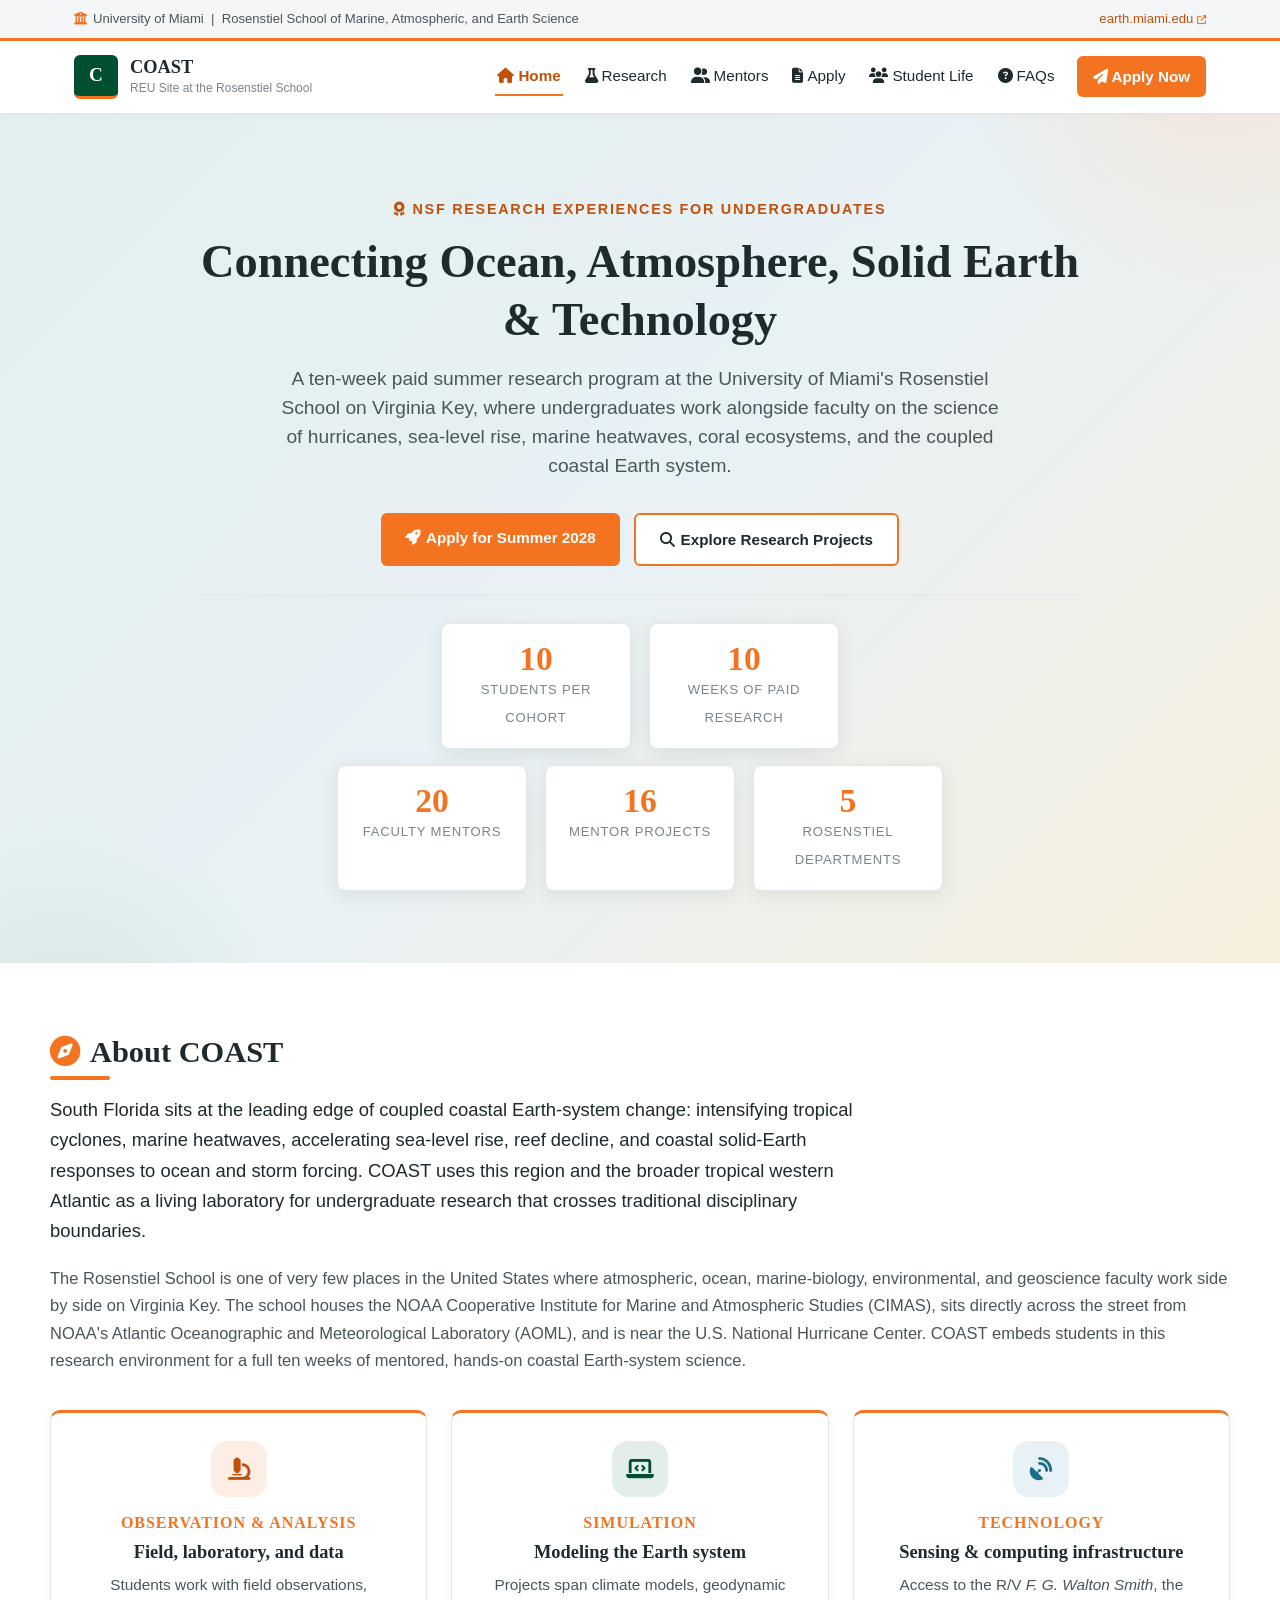
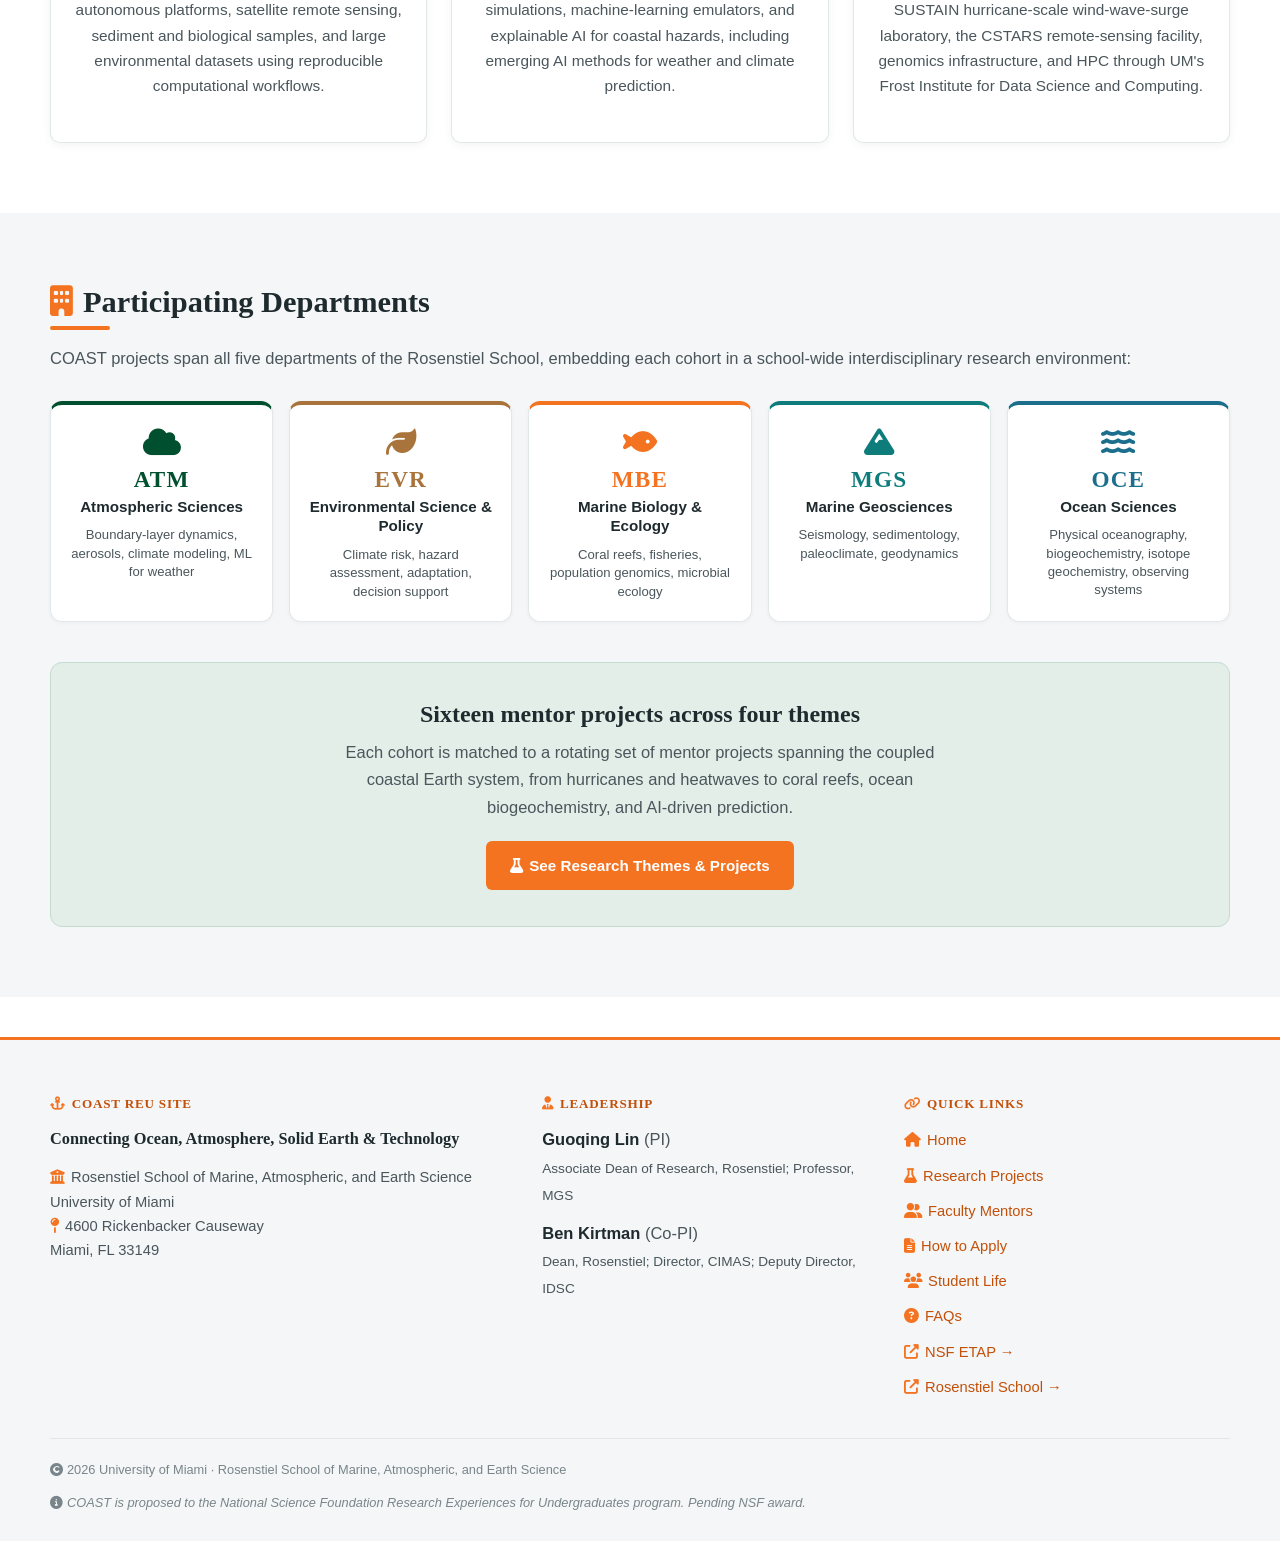
==== commit 451f7b02: "Add files via upload" ====
--- a/index.html
+++ b/index.html
@@ -4,600 +4,9 @@
 <meta charset="UTF-8">
 <meta name="viewport" content="width=device-width, initial-scale=1.0">
 <title>COAST REU Site | University of Miami Rosenstiel School</title>
-<meta name="description" content="NSF REU Site at the University of Miami Rosenstiel School. Ten-week summer research in coastal Earth-system science across atmosphere, ocean, ecosystems, and solid Earth.">
+<meta name="description" content="NSF REU Site at the University of Miami Rosenstiel School. Ten-week paid summer research in coastal Earth-system science across atmosphere, ocean, ecosystems, and solid Earth.">
 <link rel="stylesheet" href="https://cdnjs.cloudflare.com/ajax/libs/font-awesome/6.5.1/css/all.min.css">
-<style>
-  /* ============================================
-     LIGHT, WARM, COLORFUL CARD LAYOUT
-     ============================================ */
-  :root {
-    /* Warm, light, cheerful palette */
-    --coral: #FF8C69;
-    --coral-light: #FFF0EB;
-    --coral-soft: #FFE8E0;
-    --sky: #87CEEB;
-    --sky-light: #E8F4FC;
-    --sky-soft: #D6EDF7;
-    --sunshine: #FFD93D;
-    --sunshine-light: #FFF9E0;
-    --sunshine-soft: #FFF3C2;
-    --lavender: #C8A8E9;
-    --lavender-light: #F3EDFA;
-    --lavender-soft: #E8DDF5;
-    --mint: #98D8C8;
-    --mint-light: #E8F6F1;
-    --mint-soft: #D4F0E8;
-    --peach: #FFCBA4;
-    --peach-light: #FFF3E8;
-
-    --warm-white: #FFFCF8;
-    --cream: #FAF5EE;
-    --soft-sand: #F5EDE3;
-    --ink: #3D3D3D;
-    --ink-soft: #6B6B6B;
-    --ink-muted: #999999;
-    --rule: #EDE5DB;
-    --rule-light: #F5EDE3;
-    --card-bg: #FFFFFF;
-    --max-w: 1180px;
-  }
-
-  * { box-sizing: border-box; }
-  html { scroll-behavior: smooth; }
-  body {
-    margin: 0;
-    font-family: "Source Sans Pro", "Helvetica Neue", Arial, sans-serif;
-    color: var(--ink);
-    background: var(--warm-white);
-    line-height: 1.65;
-    font-size: 16.5px;
-    -webkit-font-smoothing: antialiased;
-  }
-
-  h1, h2, h3, h4 {
-    font-family: "Source Serif Pro", "Georgia", "Times New Roman", serif;
-    color: var(--ink);
-    font-weight: 600;
-    line-height: 1.25;
-    margin: 0 0 0.5em;
-  }
-  h1 { font-size: 2.6rem; }
-  h2 { 
-    font-size: 1.9rem; 
-    display: inline-block;
-    position: relative;
-    padding-bottom: 0.3em;
-  }
-  h2::after {
-    content: '';
-    position: absolute;
-    bottom: 0;
-    left: 0;
-    width: 60px;
-    height: 4px;
-    background: var(--coral);
-    border-radius: 2px;
-  }
-  h3 { font-size: 1.25rem; color: var(--ink); }
-  h4 { font-size: 1.0rem; color: var(--coral); text-transform: uppercase; letter-spacing: 0.06em; }
-  p { margin: 0 0 1em; color: var(--ink-soft); }
-  a { 
-    color: var(--coral); 
-    text-decoration: underline; 
-    text-decoration-color: var(--sunshine); 
-    text-underline-offset: 3px; 
-  }
-  a:hover { color: var(--sky); }
-
-  /* ---------- Top bar / nav ---------- */
-  .topbar {
-    background: var(--cream);
-    color: var(--ink-muted);
-    font-size: 0.82rem;
-    padding: 7px 0;
-    border-bottom: 1px solid var(--rule);
-  }
-  .topbar-inner {
-    max-width: var(--max-w);
-    margin: 0 auto;
-    padding: 0 24px;
-    display: flex;
-    justify-content: space-between;
-    align-items: center;
-  }
-  .topbar a { color: var(--coral); text-decoration: none; }
-  .topbar a:hover { color: var(--sky); }
-
-  nav.main {
-    position: sticky;
-    top: 0;
-    z-index: 100;
-    background: rgba(255,255,255,0.96);
-    backdrop-filter: blur(8px);
-    border-bottom: 1px solid var(--rule);
-    box-shadow: 0 1px 6px rgba(0,0,0,0.03);
-  }
-  .nav-inner {
-    max-width: var(--max-w);
-    margin: 0 auto;
-    padding: 14px 24px;
-    display: flex;
-    justify-content: space-between;
-    align-items: center;
-    gap: 24px;
-  }
-  .brand {
-    display: flex;
-    align-items: center;
-    gap: 12px;
-    text-decoration: none;
-    color: var(--ink-soft);
-    font-family: "Source Serif Pro", Georgia, serif;
-  }
-  .brand-mark {
-    width: 42px; height: 42px;
-    border-radius: 12px;
-    background: var(--coral-light);
-    color: var(--coral);
-    display: grid; place-items: center;
-    font-weight: 700;
-    font-size: 1.15rem;
-    border: 2px solid var(--coral);
-    font-family: "Source Serif Pro", Georgia, serif;
-  }
-  .brand-text { line-height: 1.1; }
-  .brand-text strong { display: block; font-size: 1.15rem; font-weight: 600; color: var(--ink); }
-  .brand-text small { font-size: 0.75rem; color: var(--ink-muted); font-family: "Source Sans Pro", sans-serif; }
-  .nav-links { display: flex; gap: 20px; font-size: 0.95rem; }
-  .nav-links a {
-    text-decoration: none;
-    color: var(--ink);
-    padding: 6px 2px;
-    border-bottom: 2px solid transparent;
-    transition: border-color 0.15s, color 0.15s;
-  }
-  .nav-links a:hover { color: var(--coral); border-color: var(--coral); }
-  .apply-btn {
-    background: var(--coral) !important;
-    color: #fff !important;
-    padding: 8px 16px !important;
-    border-radius: 8px;
-    font-weight: 600;
-    border: none !important;
-  }
-  .apply-btn:hover { background: var(--sky) !important; color: #fff !important; }
-
-  /* ---------- Hero ---------- */
-  .hero {
-    background:
-      linear-gradient(135deg, var(--mint-light) 0%, var(--sky-light) 50%, var(--sunshine-light) 100%);
-    color: var(--ink);
-    padding: 90px 24px 80px;
-    text-align: center;
-    position: relative;
-    overflow: hidden;
-  }
-  .hero::before {
-    content: "";
-    position: absolute;
-    top: -50%;
-    right: -20%;
-    width: 500px;
-    height: 500px;
-    background: radial-gradient(circle, var(--coral-soft) 0%, transparent 70%);
-    opacity: 0.6;
-    pointer-events: none;
-  }
-  .hero::after {
-    content: "";
-    position: absolute;
-    bottom: -30%;
-    left: -10%;
-    width: 400px;
-    height: 400px;
-    background: radial-gradient(circle, var(--lavender-soft) 0%, transparent 70%);
-    opacity: 0.5;
-    pointer-events: none;
-  }
-  .hero-inner { max-width: 880px; margin: 0 auto; position: relative; z-index: 1; }
-  .hero .eyebrow {
-    color: var(--coral);
-    font-size: 0.9rem;
-    letter-spacing: 0.12em;
-    text-transform: uppercase;
-    font-weight: 600;
-    margin-bottom: 12px;
-  }
-  .hero h1 { color: var(--ink); font-size: 2.9rem; margin-bottom: 16px; }
-  .hero .sub {
-    font-size: 1.2rem;
-    color: var(--ink-soft);
-    max-width: 720px;
-    margin: 0 auto 32px;
-    line-height: 1.5;
-  }
-  .hero-stats {
-    display: flex;
-    justify-content: center;
-    gap: 28px;
-    flex-wrap: wrap;
-    margin-top: 28px;
-    padding-top: 28px;
-    border-top: 1px solid rgba(255, 140, 105, 0.2);
-  }
-  .stat { 
-    text-align: center; 
-    min-width: 130px; 
-    background: var(--card-bg);
-    padding: 16px 20px;
-    border-radius: 16px;
-    box-shadow: 0 2px 12px rgba(0,0,0,0.06);
-    border: 1px solid var(--rule);
-  }
-  .stat .num {
-    font-family: "Source Serif Pro", Georgia, serif;
-    font-size: 2.1rem;
-    color: var(--coral);
-    font-weight: 600;
-    display: block;
-    line-height: 1;
-  }
-  .stat .lbl { font-size: 0.82rem; color: var(--ink-muted); text-transform: uppercase; letter-spacing: 0.06em; margin-top: 6px; }
-  .cta-row { margin-top: 32px; display: flex; gap: 14px; justify-content: center; flex-wrap: wrap; }
-  .btn {
-    display: inline-block;
-    padding: 12px 24px;
-    border-radius: 12px;
-    text-decoration: none;
-    font-weight: 600;
-    font-size: 0.95rem;
-    transition: transform 0.15s, box-shadow 0.15s;
-  }
-  .btn-primary { background: var(--coral); color: #fff; }
-  .btn-primary:hover { background: #E87B5A; color: #fff; transform: translateY(-2px); box-shadow: 0 6px 20px rgba(255, 140, 105, 0.3); }
-  .btn-ghost { background: var(--card-bg); color: var(--ink); border: 2px solid var(--coral); }
-  .btn-ghost:hover { background: var(--coral); color: #fff; }
-
-  /* ---------- Sections ---------- */
-  section { padding: 70px 24px; }
-  .container { max-width: var(--max-w); margin: 0 auto; }
-  section.alt { background: var(--cream); }
-
-  .lede { font-size: 1.15rem; color: var(--ink); max-width: 780px; }
-
-  /* ---------- About / pillars ---------- */
-  .pillars {
-    display: grid;
-    grid-template-columns: repeat(3, 1fr);
-    gap: 24px;
-    margin-top: 36px;
-  }
-  .pillar {
-    background: var(--card-bg);
-    padding: 28px 24px;
-    border-radius: 20px;
-    box-shadow: 0 3px 16px rgba(0,0,0,0.06);
-    border: 1px solid var(--rule);
-    text-align: center;
-    transition: transform 0.2s, box-shadow 0.2s;
-  }
-  .pillar:hover {
-    transform: translateY(-4px);
-    box-shadow: 0 8px 28px rgba(0,0,0,0.1);
-  }
-  .pillar-icon {
-    width: 56px;
-    height: 56px;
-    border-radius: 16px;
-    display: grid;
-    place-items: center;
-    margin: 0 auto 16px;
-    font-size: 1.4rem;
-  }
-  .pillar:nth-child(1) .pillar-icon { background: var(--coral-light); color: var(--coral); }
-  .pillar:nth-child(2) .pillar-icon { background: var(--sky-light); color: #5BA3C0; }
-  .pillar:nth-child(3) .pillar-icon { background: var(--sunshine-light); color: #D4A017; }
-  .pillar h3 { color: var(--ink); margin-bottom: 8px; font-size: 1.15rem; }
-  .pillar p { font-size: 0.96rem; }
-
-  /* ---------- Departments grid ---------- */
-  .dept-grid {
-    display: grid;
-    grid-template-columns: repeat(auto-fit, minmax(180px, 1fr));
-    gap: 16px;
-    margin-top: 28px;
-  }
-  .dept-card {
-    --dept-color: var(--coral);
-    background: var(--card-bg);
-    border: 1px solid var(--rule);
-    border-top: 4px solid var(--dept-color);
-    border-radius: 12px;
-    padding: 22px 18px 20px;
-    text-align: center;
-    box-shadow: 0 1px 4px rgba(0,0,0,0.04);
-    transition: transform 0.2s ease, box-shadow 0.2s ease;
-  }
-  .dept-card:hover {
-    transform: translateY(-3px);
-    box-shadow: 0 6px 16px rgba(0,0,0,0.08);
-  }
-  .dept-card .dept-icon {
-    font-size: 1.9rem;
-    color: var(--dept-color);
-    margin-bottom: 10px;
-    line-height: 1;
-  }
-  .dept-card .dept-acro {
-    font-family: "Source Serif Pro", Georgia, serif;
-    font-weight: 700;
-    font-size: 1.45rem;
-    color: var(--dept-color);
-    letter-spacing: 0.05em;
-    line-height: 1.1;
-  }
-  .dept-card .dept-name {
-    font-size: 0.95rem;
-    color: var(--ink);
-    font-weight: 600;
-    margin-top: 4px;
-    line-height: 1.3;
-  }
-  .dept-card .dept-tagline {
-    font-size: 0.82rem;
-    color: var(--ink-soft);
-    margin-top: 10px;
-    line-height: 1.4;
-  }
-
-  /* ---------- Themes ---------- */
-  .theme {
-    background: var(--card-bg);
-    border: 1px solid var(--rule);
-    border-radius: 20px;
-    margin-bottom: 30px;
-    overflow: hidden;
-    box-shadow: 0 3px 16px rgba(0,0,0,0.06);
-    transition: box-shadow 0.2s;
-  }
-  .theme:hover {
-    box-shadow: 0 6px 24px rgba(0,0,0,0.1);
-  }
-  .theme-head {
-    background: var(--mint-light);
-    color: var(--ink);
-    padding: 20px 26px;
-    display: flex;
-    align-items: center;
-    gap: 16px;
-    border-bottom: 1px solid var(--rule);
-  }
-  .theme-num {
-    background: var(--coral);
-    color: #fff;
-    width: 42px; height: 42px;
-    border-radius: 14px;
-    display: grid; place-items: center;
-    font-family: "Source Serif Pro", Georgia, serif;
-    font-weight: 600;
-    flex-shrink: 0;
-    font-size: 1.1rem;
-  }
-  .theme-head h3 { color: var(--ink); margin: 0; font-size: 1.35rem; }
-  .theme-head .depts-tag { font-size: 0.8rem; color: var(--ink-muted); margin-top: 2px; letter-spacing: 0.05em; }
-  .theme-body { padding: 24px; }
-  .theme-body > p { color: var(--ink); }
-  .projects {
-    display: grid;
-    grid-template-columns: repeat(2, 1fr);
-    gap: 18px;
-    margin-top: 18px;
-  }
-  .project {
-    background: var(--cream);
-    padding: 20px 22px;
-    border-radius: 16px;
-    border: 1px solid var(--rule);
-    transition: transform 0.15s, box-shadow 0.15s;
-  }
-  .project:hover {
-    transform: translateY(-2px);
-    box-shadow: 0 4px 16px rgba(0,0,0,0.08);
-  }
-  .project .mentor {
-    font-weight: 600;
-    color: var(--coral);
-    font-family: "Source Serif Pro", Georgia, serif;
-    font-size: 1.02rem;
-    margin-bottom: 4px;
-    display: flex;
-    align-items: center;
-    gap: 6px;
-  }
-  .project .mentor::before {
-    content: "\f007";
-    font-family: "Font Awesome 6 Free";
-    font-weight: 900;
-    font-size: 0.75rem;
-    color: var(--coral);
-  }
-  .project .dept {
-    display: inline-block;
-    background: var(--sky-light);
-    color: #5BA3C0;
-    font-size: 0.72rem;
-    font-weight: 600;
-    padding: 2px 8px;
-    border-radius: 6px;
-    letter-spacing: 0.05em;
-    margin-left: 6px;
-    vertical-align: middle;
-    border: 1px solid var(--sky-soft);
-  }
-  .project p { font-size: 0.93rem; color: var(--ink-soft); margin: 8px 0 0; }
-  .project p.bridges {
-    margin-top: 8px;
-    padding-top: 8px;
-    border-top: 1px dashed var(--rule);
-    font-size: 0.82rem;
-    color: var(--ink-muted);
-    font-style: italic;
-  }
-  .project p.bridges em {
-    font-style: normal;
-    font-weight: 600;
-    color: var(--coral);
-    letter-spacing: 0.02em;
-  }
-
-  /* ---------- Apply ---------- */
-  .apply-grid {
-    display: grid;
-    grid-template-columns: 1.2fr 1fr;
-    gap: 36px;
-    margin-top: 32px;
-  }
-  .apply-steps { counter-reset: step; }
-  .apply-step {
-    display: flex;
-    gap: 16px;
-    padding: 16px 0;
-    border-bottom: 1px solid var(--rule);
-    align-items: flex-start;
-  }
-  .apply-step:last-child { border-bottom: none; }
-  .apply-step::before {
-    counter-increment: step;
-    content: counter(step);
-    background: var(--coral);
-    color: #fff;
-    width: 36px; height: 36px;
-    border-radius: 12px;
-    display: grid; place-items: center;
-    font-family: "Source Serif Pro", Georgia, serif;
-    font-weight: 600;
-    flex-shrink: 0;
-    font-size: 1rem;
-  }
-  .apply-step h4 { color: var(--ink); margin: 4px 0 6px; text-transform: none; letter-spacing: 0; font-size: 1.05rem; }
-  .apply-step p { margin: 0; font-size: 0.95rem; }
-
-  .key-dates {
-    background: var(--card-bg);
-    color: var(--ink);
-    padding: 28px;
-    border-radius: 20px;
-    border: 1px solid var(--rule);
-    box-shadow: 0 3px 16px rgba(0,0,0,0.06);
-    border-top: 4px solid var(--coral);
-  }
-  .key-dates h3 { color: var(--ink); font-size: 1.25rem; margin-bottom: 16px; border-bottom: 1px solid var(--rule); padding-bottom: 10px; }
-  .date-row { display: flex; justify-content: space-between; padding: 10px 0; border-bottom: 1px dotted var(--rule); font-size: 0.95rem; color: var(--ink); }
-  .date-row:last-child { border-bottom: none; }
-  .date-row .when { color: var(--coral); font-weight: 600; }
-  .key-dates p.fineprint { font-size: 0.82rem; color: var(--ink-muted); margin-top: 14px; margin-bottom: 0; font-style: italic; }
-
-  .eligibility {
-    background: var(--card-bg);
-    padding: 28px;
-    border-left: 4px solid var(--mint);
-    margin-top: 30px;
-    border-radius: 16px;
-    box-shadow: 0 3px 16px rgba(0,0,0,0.06);
-    border: 1px solid var(--rule);
-  }
-  .eligibility h3 { margin-top: 0; }
-  .eligibility ul { padding-left: 20px; margin: 8px 0 0; }
-  .eligibility li { margin-bottom: 6px; color: var(--ink); }
-
-  /* ---------- Student life ---------- */
-  .life-grid {
-    display: grid;
-    grid-template-columns: repeat(3, 1fr);
-    gap: 24px;
-    margin-top: 32px;
-  }
-  .life-card {
-    background: var(--card-bg);
-    border: 1px solid var(--rule);
-    padding: 28px;
-    border-radius: 20px;
-    box-shadow: 0 3px 16px rgba(0,0,0,0.06);
-    transition: transform 0.2s, box-shadow 0.2s;
-    text-align: center;
-  }
-  .life-card:hover {
-    transform: translateY(-4px);
-    box-shadow: 0 8px 28px rgba(0,0,0,0.1);
-  }
-  .life-card .icon-badge {
-    width: 56px; height: 56px;
-    border-radius: 16px;
-    display: grid; place-items: center;
-    font-size: 1.4rem;
-    margin: 0 auto 16px;
-  }
-  .life-card:nth-child(1) .icon-badge { background: var(--sunshine-light); color: #D4A017; }
-  .life-card:nth-child(2) .icon-badge { background: var(--lavender-light); color: #9B7EC8; }
-  .life-card:nth-child(3) .icon-badge { background: var(--sky-light); color: #5BA3C0; }
-  .life-card:nth-child(4) .icon-badge { background: var(--coral-light); color: var(--coral); }
-  .life-card:nth-child(5) .icon-badge { background: var(--mint-light); color: #5A9B8A; }
-  .life-card:nth-child(6) .icon-badge { background: var(--peach-light); color: #D4956A; }
-  .life-card h3 { margin-bottom: 10px; font-size: 1.1rem; }
-  .life-card p { font-size: 0.96rem; margin-bottom: 0; }
-
-  /* ---------- Footer ---------- */
-  footer {
-    background: var(--cream);
-    color: var(--ink-muted);
-    padding: 56px 24px 28px;
-    margin-top: 40px;
-    border-top: 1px solid var(--rule);
-  }
-  .footer-grid {
-    max-width: var(--max-w);
-    margin: 0 auto;
-    display: grid;
-    grid-template-columns: 1.4fr 1fr 1fr;
-    gap: 36px;
-    padding-bottom: 30px;
-    border-bottom: 1px solid var(--rule);
-  }
-  footer h4 { color: var(--coral); margin-bottom: 14px; font-size: 0.82rem; }
-  footer p { color: var(--ink-muted); font-size: 0.92rem; }
-  footer a { color: var(--coral); font-size: 0.92rem; text-decoration: none; }
-  footer a:hover { color: var(--sky); }
-  footer ul { list-style: none; padding: 0; margin: 0; }
-  footer ul li { margin-bottom: 8px; }
-  footer strong { color: var(--ink) !important; }
-  .colophon {
-    max-width: var(--max-w);
-    margin: 20px auto 0;
-    font-size: 0.8rem;
-    color: #9A9588;
-    display: flex;
-    justify-content: space-between;
-    flex-wrap: wrap;
-    gap: 12px;
-  }
-  .nsf-note { font-style: italic; }
-
-  /* ---------- Responsive ---------- */
-  @media (max-width: 820px) {
-    h1 { font-size: 2rem; }
-    .hero h1 { font-size: 2.1rem; }
-    .nav-links { display: none; }
-    .nav-links.apply-only { display: flex; }
-    .pillars, .projects { grid-template-columns: 1fr; }
-    .life-grid { grid-template-columns: 1fr; }
-    .apply-grid { grid-template-columns: 1fr; }
-    .footer-grid { grid-template-columns: 1fr; }
-    .hero-stats { gap: 18px; }
-    .stat { min-width: 100px; }
-    .stat .num { font-size: 1.6rem; }
-    section { padding: 50px 20px; }
-  }
-</style>
+<link rel="stylesheet" href="styles.css">
 </head>
 <body>
 
@@ -612,7 +21,7 @@
 <!-- ============ Nav ============ -->
 <nav class="main">
   <div class="nav-inner">
-    <a class="brand" href="#top">
+    <a class="brand" href="index.html">
       <div class="brand-mark">C</div>
       <div class="brand-text">
         <strong>COAST</strong>
@@ -620,12 +29,13 @@
       </div>
     </a>
     <div class="nav-links">
-      <a href="#about"><i class="fas fa-info-circle" style="margin-right:4px;"></i>About</a>
-      <a href="#research"><i class="fas fa-flask" style="margin-right:4px;"></i>Research</a>
-      <a href="#apply"><i class="fas fa-file-alt" style="margin-right:4px;"></i>Apply</a>
-      <a href="#life"><i class="fas fa-users" style="margin-right:4px;"></i>Student Life</a>
-      <a href="#contact"><i class="fas fa-envelope" style="margin-right:4px;"></i>Contact</a>
-      <a href="#apply" class="apply-btn"><i class="fas fa-paper-plane" style="margin-right:4px;"></i>Apply Now</a>
+      <a href="index.html" class="active"><i class="fas fa-home" style="margin-right:4px;"></i>Home</a>
+      <a href="research.html"><i class="fas fa-flask" style="margin-right:4px;"></i>Research</a>
+      <a href="faculty.html"><i class="fas fa-user-group" style="margin-right:4px;"></i>Mentors</a>
+      <a href="apply.html"><i class="fas fa-file-alt" style="margin-right:4px;"></i>Apply</a>
+      <a href="student-life.html"><i class="fas fa-users" style="margin-right:4px;"></i>Student Life</a>
+      <a href="faqs.html"><i class="fas fa-circle-question" style="margin-right:4px;"></i>FAQs</a>
+      <a href="apply.html" class="apply-btn"><i class="fas fa-paper-plane" style="margin-right:4px;"></i>Apply Now</a>
     </div>
   </div>
 </nav>
@@ -639,14 +49,19 @@
       A ten-week paid summer research program at the University of Miami's Rosenstiel School on Virginia Key, where undergraduates work alongside faculty on the science of hurricanes, sea-level rise, marine heatwaves, coral ecosystems, and the coupled coastal Earth system.
     </p>
     <div class="cta-row">
-      <a class="btn btn-primary" href="#apply"><i class="fas fa-rocket" style="margin-right:6px;"></i>Apply for Summer 2028</a>
-      <a class="btn btn-ghost" href="#research"><i class="fas fa-search" style="margin-right:6px;"></i>Explore Research Projects</a>
+      <a class="btn btn-primary" href="apply.html"><i class="fas fa-rocket" style="margin-right:6px;"></i>Apply for Summer 2028</a>
+      <a class="btn btn-ghost" href="research.html"><i class="fas fa-search" style="margin-right:6px;"></i>Explore Research Projects</a>
     </div>
     <div class="hero-stats">
-      <div class="stat"><span class="num">10</span><span class="lbl">weeks of paid research</span></div>
-      <div class="stat"><span class="num">8&ndash;10</span><span class="lbl">students per cohort</span></div>
-      <div class="stat"><span class="num">16</span><span class="lbl">faculty mentor projects</span></div>
-      <div class="stat"><span class="num">5</span><span class="lbl">Rosenstiel departments</span></div>
+      <div class="stat-row">
+        <div class="stat"><span class="num">10</span><span class="lbl">students per cohort</span></div>
+        <div class="stat"><span class="num">10</span><span class="lbl">weeks of paid research</span></div>
+      </div>
+      <div class="stat-row">
+        <div class="stat"><span class="num">20</span><span class="lbl">faculty mentors</span></div>
+        <div class="stat"><span class="num">16</span><span class="lbl">mentor projects</span></div>
+        <div class="stat"><span class="num">5</span><span class="lbl">Rosenstiel departments</span></div>
+      </div>
     </div>
   </div>
 </header>
@@ -682,9 +97,14 @@
         <p>Access to the R/V <em>F. G. Walton Smith</em>, the SUSTAIN hurricane-scale wind-wave-surge laboratory, the CSTARS remote-sensing facility, genomics infrastructure, and HPC through UM's Frost Institute for Data Science and Computing.</p>
       </div>
     </div>
+  </div>
+</section>
 
-    <h3 style="margin-top: 48px;"><i class="fas fa-building" style="margin-right:8px;color:var(--coral);"></i>Participating Departments</h3>
-    <p>COAST projects span all five departments of the Rosenstiel School:</p>
+<!-- ============ Departments ============ -->
+<section class="alt">
+  <div class="container">
+    <h2><i class="fas fa-building" style="margin-right:10px;color:var(--coral);"></i>Participating Departments</h2>
+    <p>COAST projects span all five departments of the Rosenstiel School, embedding each cohort in a school-wide interdisciplinary research environment:</p>
     <div class="dept-grid">
       <div class="dept-card" style="--dept-color: var(--lavender);">
         <div class="dept-icon"><i class="fas fa-cloud"></i></div>
@@ -717,288 +137,16 @@
         <div class="dept-tagline">Physical oceanography, biogeochemistry, isotope geochemistry, observing systems</div>
       </div>
     </div>
-  </div>
-</section>
 
-<!-- ============ Research Themes ============ -->
-<section id="research" class="alt">
-  <div class="container">
-    <h2><i class="fas fa-flask" style="margin-right:10px;color:var(--coral);"></i>Research Themes &amp; Mentor Projects</h2>
-    <p class="lede">
-      Rather than organize the program by department, COAST integrates projects through four cross-cutting themes that together span the coupled coastal Earth system. The full three-year pool comprises 16 mentor projects (four per theme); no more than 10 are active in any single summer, matched to the cohort of 8&ndash;10 students. The active set is chosen each year to balance the four themes and the five participating departments, so the rotating pool preserves COAST's school-wide interdisciplinary signature. Many projects bridge two or more themes, and these cross-theme links are surfaced explicitly within each project. Each project is scoped to a tractable question, a curated dataset or experimental subset, and a well-bounded analytical or experimental move suitable for completion within ten weeks.
-    </p>
-
-    <!-- ===== THEME 1: Climate, Hazards, and Resilience ===== -->
-    <div class="theme" style="margin-top: 36px;">
-      <div class="theme-head">
-        <div class="theme-num">1</div>
-        <div>
-          <h3>Climate, Hazards, and Resilience</h3>
-          <div class="depts-tag">ATM &middot; EVR &middot; MGS &middot; MBE</div>
-        </div>
-      </div>
-      <div class="theme-body">
-        <p>How climate variability and extreme events propagate through coastal atmosphere, solid Earth, and biological systems, and the adaptation responses of communities living with these hazards (ATM, EVR, MGS, MBE). The four projects share south Florida as a common observational laboratory and a common analytical arc: quality-controlled environmental observations reduced to focused composites or contrasts and interpreted against one driver such as heat, storm forcing, or chemical stress.</p>
-        <div class="projects">
-          <div class="project">
-            <div class="mentor">P. Zuidema <span class="dept">ATM</span></div>
-            <p>The Florida Atmospheric Boundary Layer Experiment (FABLE) documents vertical profiles of temperature, humidity, winds, and aerosols along a southeast Florida transect. The student works with a curated profile subset from one site and applies quality control, daily-cycle compositing, and visualization over a targeted period.</p>
-            <p class="bridges"><em>Bridges to:</em> T4 (atmospheric observing technology).</p>
-          </div>
-          <div class="project">
-            <div class="mentor">K. Mach <span class="dept">EVR</span></div>
-            <p>Climate risk and adaptation science in partnership with local governments and community organizations. The student translates chronic-heat datasets into one decision-relevant community metric, or evaluates flood-model output for one adaptation scenario, producing a partner-oriented memo alongside the standard product package.</p>
-            <p class="bridges"><em>Bridges to:</em> T2 (community health, heat exposure, and human-environment vulnerability).</p>
-          </div>
-          <div class="project">
-            <div class="mentor">G. Lin <span class="dept">MGS</span></div>
-            <p>A regional dense nodal seismic array across south Florida investigates shallow carbonate-platform structure and ocean-storm-solid-Earth coupling through the microseism wavefield. The student analyzes a defined station subset using ambient-noise cross-correlation and produces first-order shallow shear-wave dispersion estimates or a microseism characterization.</p>
-            <p class="bridges"><em>Bridges to:</em> T4 (dense-node array as autonomous observing technology).</p>
-          </div>
-          <div class="project">
-            <div class="mentor">R. Heuer <span class="dept">MBE</span></div>
-            <p>Effects of climate-related stressors and environmental pollutants on neural and behavioral function in <em>Aplysia</em> or zebrafish, using behavioral assays, imaging, and physiology. The student runs one focused experimental comparison (stressor versus control on a single endpoint).</p>
-            <p class="bridges"><em>Bridges to:</em> T2 (organismal ecology, ecosystem-health implications) and T3 (pollutant biogeochemistry).</p>
-          </div>
-        </div>
-      </div>
-    </div>
-
-    <!-- ===== THEME 2: Coastal Ecosystems, Restoration, and Health ===== -->
-    <div class="theme">
-      <div class="theme-head">
-        <div class="theme-num">2</div>
-        <div>
-          <h3>Coastal Ecosystems, Restoration, and Health</h3>
-          <div class="depts-tag">MBE &middot; EVR &middot; OCE</div>
-        </div>
-      </div>
-      <div class="theme-body">
-        <p>Coastal ecology, restoration biology, population biology, and the human-environment connections that link coastal ecosystems to community well-being (MBE, EVR, OCE). Three projects work within the Biscayne Bay and south Florida reef-tract system (coral restoration, bay genomics, urban fishing and heat in Miami-Dade); the fourth supplies the open-ocean biogeochemical boundary condition for the same coastal system through BGC-Argo and satellite observations. The shared methodological backbone pairs field or observational sampling with controlled analytical, genomic, or biometric characterization, followed by interpretation in an ecological, restoration, or human-health frame.</p>
-        <div class="projects">
-          <div class="project">
-            <div class="mentor">D. Lirman <span class="dept">MBE</span></div>
-            <p>Coral-reef restoration research integrating field, laboratory, and citizen-science components. The student analyzes a defined monitoring dataset or runs a small experiment on one restoration-performance metric (outplant survival, growth, or thermal tolerance).</p>
-            <p class="bridges"><em>Bridges to:</em> T1 (reef resilience under marine heatwaves).</p>
-          </div>
-          <div class="project">
-            <div class="mentor">D. Crawford &amp; M. Oleksiak <span class="dept">MBE</span></div>
-            <p>Population genomics of fish or invertebrate species in Biscayne Bay and adjacent south Florida waters, with a 10-week workflow spanning DNA extraction, sequencing preparation, and computational analysis. The student analyzes one environmental contrast for a defined organism and marker set.</p>
-            <p class="bridges"><em>Bridges to:</em> T4 (computational genomics, bioinformatics).</p>
-          </div>
-          <div class="project">
-            <div class="mentor">K. Ashad-Bishop <span class="dept">EVR</span></div>
-            <p>Mixed-methods environmental-health research at the intersection of urban fishing, extreme heat, and heat-related health risk in Miami-Dade County. The student chooses one of two tracks: (a) qualitative analysis of urban-fisher interviews on consumptive practices, fish-contaminant awareness, and fishing access; or (b) analysis of biometric and heat-sensor data on healthcare access during extreme-heat events, in partnership with University of Miami Miller School of Medicine clinics.</p>
-            <p class="bridges"><em>Bridges to:</em> T1 (extreme heat as hazard and resilience challenge).</p>
-          </div>
-          <div class="project">
-            <div class="mentor">M. Bif <span class="dept">OCE</span></div>
-            <p>Ocean carbon and nitrogen cycling investigated using BGC-Argo floats, satellite remote sensing, and shipboard observations. The student analyzes one target region and biogeochemical variable.</p>
-            <p class="bridges"><em>Bridges to:</em> T3 (biogeochemical cycling) and T4 (autonomous floats, remote sensing).</p>
-          </div>
-        </div>
-      </div>
-    </div>
-
-    <!-- ===== THEME 3: Biogeochemistry and Environmental Change ===== -->
-    <div class="theme">
-      <div class="theme-head">
-        <div class="theme-num">3</div>
-        <div>
-          <h3>Biogeochemistry and Environmental Change</h3>
-          <div class="depts-tag">OCE &middot; MBE &middot; MGS</div>
-        </div>
-      </div>
-      <div class="theme-body">
-        <p>Coastal and open-ocean biogeochemical cycling, microbial-driven food webs, and the sediment and isotopic archives that record past and present environmental change (OCE, MBE, MGS). The four projects share a common archive-based logic: a defined material (particulate or tissue sample, sediment-core interval, sequencing dataset, or fisheries record) is reduced to a focused analytical or computational measurement and then interpreted within a longer environmental or ecosystem context. Students practice reading environmental change from chemical, biological, sedimentary, and ecological archives within one cohort.</p>
-        <div class="projects">
-          <div class="project">
-            <div class="mentor">H. Close <span class="dept">OCE</span></div>
-            <p>Organic and isotopic analyses of marine particulate matter, sediments, or organism tissues to investigate carbon and nitrogen sourcing and food-web structure within the ocean biological pump. The student analyzes a defined sample subset addressing one focused isotopic or compositional question.</p>
-            <p class="bridges"><em>Bridges to:</em> T2 (food-web ecology, trophic structure).</p>
-          </div>
-          <div class="project">
-            <div class="mentor">M. Moniruzzaman <span class="dept">MBE</span></div>
-            <p>Giant-virus impacts on coastal microbial food webs and biogeochemistry, using field sampling, metagenomics, metatranscriptomics, and bioinformatics. The student identifies and annotates a defined viral marker group across one environmental contrast.</p>
-            <p class="bridges"><em>Bridges to:</em> T2 (microbial ecology, coastal food webs) and T4 (metagenomic and bioinformatic workflows).</p>
-          </div>
-          <div class="project">
-            <div class="mentor">G. Eberli, A. Oehlert, R. Weger <span class="dept">MGS</span></div>
-            <p>Analysis of a high-recovery Last-Glacial-Maximum fringing-reef sediment-core archive offshore Mozambique (with J. Klaus and S. Goldberg). The student investigates one core interval using petrophysical, mineralogical, or geochemical measurements and interprets the result within a deglacial sea-level framework.</p>
-            <p class="bridges"><em>Bridges to:</em> T1 (paleo record of past sea-level hazard).</p>
-          </div>
-          <div class="project">
-            <div class="mentor">E. Babcock <span class="dept">MBE</span></div>
-            <p>Quantitative marine ecology applied to fisheries and ecosystem management (e.g., protected-species bycatch, species-distribution modeling, food-web response to nutrient pollution in Biscayne Bay, or seagrass-restoration value for juvenile gag grouper). The student pairs with a Babcock-lab PhD co-mentor on one defined sub-question (single species, region, or restoration metric) and conducts analyses in R with version-controlled, AI-assisted workflows; no prior quantitative experience required.</p>
-            <p class="bridges"><em>Bridges to:</em> T2 (ecosystem management, seagrass-restoration value) and T4 (statistical modeling, AI-assisted workflows).</p>
-          </div>
-        </div>
-      </div>
-    </div>
-
-    <!-- ===== THEME 4: Modeling, AI, and Technology ===== -->
-    <div class="theme">
-      <div class="theme-head">
-        <div class="theme-num">4</div>
-        <div>
-          <h3>Modeling, AI, and Technology</h3>
-          <div class="depts-tag">ATM &middot; MGS &middot; OCE</div>
-        </div>
-      </div>
-      <div class="theme-body">
-        <p>Projects in which computational modeling, machine learning, AI-assisted analysis, and observational technology are themselves central scientific contributions, spanning atmospheric and ocean modeling, solid-Earth simulation, and long-term observing systems (ATM, MGS, OCE). The four projects share an explicit emphasis on model evaluation, interpretability, and reproducible computational workflows: each student moves from an existing dataset or model output, through a quantitative or machine-learning analysis, to a physical interpretation that can be defended on the same grounds across the four projects. Students learn to treat computation as a primary scientific instrument while connecting their work to observational and process projects elsewhere in the cohort.</p>
-        <div class="projects">
-          <div class="project">
-            <div class="mentor">S. Wang <span class="dept">ATM</span></div>
-            <p>A neural-network emulator of the E-AIM aerosol thermodynamics model for integration into atmospheric-modeling workflows. The student trains and benchmarks an emulator over a defined aerosol-composition range against E-AIM outputs.</p>
-            <p class="bridges"><em>Bridges to:</em> T1 (aerosol-climate coupling).</p>
-          </div>
-          <div class="project">
-            <div class="mentor">M. Arcodia <span class="dept">ATM</span></div>
-            <p>Explainable AI for prediction of coastal marine heatwaves in the Caribbean-Florida-Gulf region, using climate-model output and reanalysis data. The student trains an interpretable model for one sub-region and identifies the dominant physical predictors driving its performance.</p>
-            <p class="bridges"><em>Bridges to:</em> T1 (marine heatwave hazards) and T2 (downstream ecosystem and fisheries consequences).</p>
-          </div>
-          <div class="project">
-            <div class="mentor">A. Holt <span class="dept">MGS</span></div>
-            <p>Computational geodynamics of double-subduction systems and their role in producing the fastest tectonic plate speeds recorded on Earth. The student uses global plate-tectonic reconstruction tools to identify ancient double-subduction settings, measure their geometry, and test plate-speed scaling relationships against published numerical models.</p>
-          </div>
-          <div class="project">
-            <div class="mentor">F. P. Tuchen <span class="dept">OCE</span></div>
-            <p>Multidecadal changes in equatorial Atlantic ocean currents from long-term moored observations, with possible participation in a research cruise depending on cruise schedule. The student conducts quality-controlled time-series analysis of one current component and evaluates its relationship to a selected climate index.</p>
-            <p class="bridges"><em>Bridges to:</em> T1 (multidecadal climate variability) and T3 (long-term oceanographic record of change).</p>
-          </div>
-        </div>
-      </div>
-    </div>
-
-  </div>
-</section>
-
-<!-- ============ Apply ============ -->
-<section id="apply">
-  <div class="container">
-    <h2><i class="fas fa-file-alt" style="margin-right:10px;color:var(--coral);"></i>How to Apply</h2>
-    <p class="lede">
-      Applications are received through the <strong>NSF Education &amp; Training Application (ETAP)</strong> platform. There is no application fee. Prior research experience is not required: COAST actively welcomes earlier-stage undergraduates, including rising sophomores and community-college transfer students.
-    </p>
-
-    <div class="apply-grid">
-      <div class="apply-steps">
-        <div class="apply-step">
-          <div>
-            <h4>Confirm eligibility</h4>
-            <p>U.S. citizens, nationals, or permanent residents currently enrolled in an undergraduate degree program. Students at all stages are encouraged to apply.</p>
-          </div>
-        </div>
-        <div class="apply-step">
-          <div>
-            <h4>Prepare your materials</h4>
-            <p>Personal statement, academic transcript (unofficial accepted), one faculty reference, and your ranked preferences among the COAST mentor projects.</p>
-          </div>
-        </div>
-        <div class="apply-step">
-          <div>
-            <h4>Submit through NSF ETAP</h4>
-            <p>All applications are managed through the NSF ETAP portal. Submitting through ETAP also supports longitudinal tracking of REU participants over time.</p>
-          </div>
-        </div>
-        <div class="apply-step">
-          <div>
-            <h4>Project matching</h4>
-            <p>The PI, Co-PI, Coordinator, and a rotating mentor subcommittee review applications using a structured rubric. Final offers and project matches are made in April (Year 1) or in late winter / early spring (Years 2 and 3), with alternates identified.</p>
-          </div>
-        </div>
-        <div class="apply-step">
-          <div>
-            <h4>Arrive on Virginia Key</h4>
-            <p>Cohort programming begins in June with an orientation week and a campus tour of Rosenstiel and CIMAS.</p>
-          </div>
-        </div>
-      </div>
-
-      <aside class="key-dates">
-        <h3><i class="fas fa-calendar-alt" style="margin-right:8px;color:var(--coral);"></i>Key Dates (Year 1: Summer 2028)</h3>
-        <div class="date-row"><span><i class="fas fa-door-open" style="margin-right:6px;color:var(--sky);"></i>Applications open</span><span class="when">October 2027</span></div>
-        <div class="date-row"><span><i class="fas fa-clock" style="margin-right:6px;color:var(--sky);"></i>Application deadline</span><span class="when">February 2028</span></div>
-        <div class="date-row"><span><i class="fas fa-check-circle" style="margin-right:6px;color:var(--sky);"></i>Application review &amp; selection</span><span class="when">March 2028</span></div>
-        <div class="date-row"><span><i class="fas fa-tasks" style="margin-right:6px;color:var(--sky);"></i>Pre-program preparation</span><span class="when">May 2028</span></div>
-        <div class="date-row"><span><i class="fas fa-play" style="margin-right:6px;color:var(--sky);"></i>Program begins (orientation)</span><span class="when">Early June 2028</span></div>
-        <div class="date-row"><span><i class="fas fa-hourglass-half" style="margin-right:6px;color:var(--sky);"></i>10-week research program</span><span class="when">June &ndash; August 2028</span></div>
-        <div class="date-row"><span><i class="fas fa-chalkboard-teacher" style="margin-right:6px;color:var(--sky);"></i>Culminating symposium</span><span class="when">August 2028</span></div>
-        <p class="fineprint"><i class="fas fa-info-circle" style="margin-right:4px;"></i>The September 1, 2027 award start gives every cohort, including Year 1, a full recruitment window: applications open the preceding October, roughly five months before each summer program. Dates will be confirmed upon NSF award.</p>
-      </aside>
-    </div>
-
-    <div class="eligibility">
-      <h3><i class="fas fa-user-check" style="margin-right:8px;color:var(--coral);"></i>Eligibility &amp; Selection Criteria</h3>
-      <p>Per NSF requirements, applicants must be U.S. citizens, nationals, or permanent residents enrolled in an undergraduate degree program at the time of the summer experience. Students who will graduate before the program starts are not eligible.</p>
-      <p style="margin-bottom: 8px;"><strong>Selection emphasizes:</strong></p>
-      <ul>
-        <li><i class="fas fa-star" style="margin-right:6px;color:var(--sunshine);font-size:0.8em;"></i>Motivation and curiosity</li>
-        <li><i class="fas fa-star" style="margin-right:6px;color:var(--sunshine);font-size:0.8em;"></i>Preparation appropriate to the proposed project</li>
-        <li><i class="fas fa-star" style="margin-right:6px;color:var(--sunshine);font-size:0.8em;"></i>Potential for growth as a researcher</li>
-        <li><i class="fas fa-star" style="margin-right:6px;color:var(--sunshine);font-size:0.8em;"></i>Alignment with available mentor projects</li>
-        <li><i class="fas fa-star" style="margin-right:6px;color:var(--sunshine);font-size:0.8em;"></i>Evidence of persistence, problem-solving, or teamwork</li>
-      </ul>
-      <p style="margin-top: 12px; margin-bottom: 0;"><strong>At least half of each cohort</strong> is drawn from academic institutions where STEM research opportunities are limited, including primarily undergraduate institutions, community colleges, and minority-serving institutions. We actively encourage applications from students at these institutions.</p>
+    <div class="cta-band">
+      <h3>Sixteen mentor projects across four themes</h3>
+      <p>Each cohort is matched to a rotating set of mentor projects spanning the coupled coastal Earth system, from hurricanes and heatwaves to coral reefs, ocean biogeochemistry, and AI-driven prediction.</p>
+      <a class="btn btn-primary" href="research.html"><i class="fas fa-flask" style="margin-right:6px;"></i>See Research Themes &amp; Projects</a>
     </div>
   </div>
 </section>
 
-<!-- ============ Student Life ============ -->
-<section id="life" class="alt">
-  <div class="container">
-    <h2><i class="fas fa-users" style="margin-right:10px;color:var(--coral);"></i>Student Life &amp; Logistics</h2>
-    <p class="lede">
-      COAST is designed as a fully supported in-person experience. Stipend, housing, meals, and round-trip travel to Miami are all covered. Students live together on the University of Miami's Coral Gables campus and commute by UM inter-campus shuttle to the Rosenstiel campus on Virginia Key.
-    </p>
-
-    <div class="life-grid">
-      <div class="life-card">
-        <div class="icon-badge"><i class="fas fa-dollar-sign"></i></div>
-        <h3>Stipend &amp; Support</h3>
-        <p>Participants receive a competitive weekly stipend across all ten weeks of the program (set at the NSF-expected level), plus a meal per-diem and reimbursement for round-trip travel to Miami. There is no cost to participate.</p>
-      </div>
-      <div class="life-card">
-        <div class="icon-badge"><i class="fas fa-home"></i></div>
-        <h3>Housing</h3>
-        <p>Shared cohort housing is provided on the University of Miami's Coral Gables campus for the full ten weeks. Living together strengthens cohort cohesion and removes financial and logistical barriers for students from outside the Miami area.</p>
-      </div>
-      <div class="life-card">
-        <div class="icon-badge"><i class="fas fa-bus"></i></div>
-        <h3>Getting around</h3>
-        <p>Free UM inter-campus transportation runs between Coral Gables and the Rosenstiel campus on Virginia Key. Cohort field activities (CSTARS, the R/V <em>Walton Smith</em>, the National Hurricane Center, the Florida Reef Tract, and the Everglades) are arranged by the program.</p>
-      </div>
-      <div class="life-card">
-        <div class="icon-badge"><i class="fas fa-flask"></i></div>
-        <h3>Research Environment</h3>
-        <p>You'll have access to the R/V <em>F. G. Walton Smith</em>, the SUSTAIN hurricane-scale wind-wave-surge laboratory, CSTARS remote sensing, genomics and sequencing facilities, and high-performance computing through UM's Frost Institute for Data Science and Computing.</p>
-      </div>
-      <div class="life-card">
-        <div class="icon-badge"><i class="fas fa-cogs"></i></div>
-        <h3>Cohort Programming</h3>
-        <p>Weekly research seminars, cross-project integration discussions, skills workshops (Python/Jupyter, version control, scientific writing, oral presentation), Responsible Conduct of Research training, career-pathways panels, and a culminating end-of-summer public symposium.</p>
-      </div>
-      <div class="life-card">
-        <div class="icon-badge"><i class="fas fa-graduation-cap"></i></div>
-        <h3>Career Pathways</h3>
-        <p>Career panels span academia, NOAA and other federal laboratories, industry, non-profit, and applied-science paths. Selected students are supported to present at national meetings (AGU, AMS, Ocean Sciences, ASLO, SACNAS) and to continue research with their mentor beyond the summer.</p>
-      </div>
-    </div>
-
-    <h3 style="margin-top: 48px;"><i class="fas fa-map-marker-alt" style="margin-right:8px;color:var(--coral);"></i>Living in Miami</h3>
-    <p>
-      The Rosenstiel campus on Virginia Key sits between Biscayne Bay and the Atlantic, a short causeway ride from downtown Miami and Miami Beach. Summer in South Florida is hot, humid, and shaped by sea-breeze convection and the seasonal threat of tropical cyclones; students experience first-hand the demanding environmental conditions they study. Miami is one of the most demographically diverse coastal cities in the United States, with rich Cuban, Haitian, Caribbean, Central American, and South American communities and a vibrant arts, music, and food scene.
-    </p>
-
-    <h3 style="margin-top: 30px;"><i class="fas fa-shield-alt" style="margin-right:8px;color:var(--coral);"></i>Safe, Respectful, and Inclusive Environment</h3>
-    <p>
-      COAST is committed to a safe, respectful, inclusive, and harassment-free environment for all participants. Orientation week includes review of UM policies and reporting procedures, expectations of professional conduct, and field-safety planning. The Site Coordinator works with the UM Office of Disability Services to provide individualized accommodations for students with disabilities, including accessible housing, transportation, and lab and field accommodations.
-    </p>
-  </div>
-</section>
-
-<!-- ============ Footer / Contact ============ -->
+<!-- ============ Footer ============ -->
 <footer id="contact">
   <div class="footer-grid">
     <div>
@@ -1019,10 +167,12 @@
     <div>
       <h4><i class="fas fa-link" style="margin-right:6px;"></i>Quick Links</h4>
       <ul>
-        <li><a href="#about"><i class="fas fa-info-circle" style="margin-right:6px;"></i>About COAST</a></li>
-        <li><a href="#research"><i class="fas fa-flask" style="margin-right:6px;"></i>Research Projects</a></li>
-        <li><a href="#apply"><i class="fas fa-file-alt" style="margin-right:6px;"></i>How to Apply</a></li>
-        <li><a href="#life"><i class="fas fa-users" style="margin-right:6px;"></i>Student Life</a></li>
+        <li><a href="index.html"><i class="fas fa-home" style="margin-right:6px;"></i>Home</a></li>
+        <li><a href="research.html"><i class="fas fa-flask" style="margin-right:6px;"></i>Research Projects</a></li>
+        <li><a href="faculty.html"><i class="fas fa-user-group" style="margin-right:6px;"></i>Faculty Mentors</a></li>
+        <li><a href="apply.html"><i class="fas fa-file-alt" style="margin-right:6px;"></i>How to Apply</a></li>
+        <li><a href="student-life.html"><i class="fas fa-users" style="margin-right:6px;"></i>Student Life</a></li>
+        <li><a href="faqs.html"><i class="fas fa-circle-question" style="margin-right:6px;"></i>FAQs</a></li>
         <li style="margin-top: 8px;"><a href="https://etap.nsf.gov" target="_blank" rel="noopener"><i class="fas fa-external-link-alt" style="margin-right:6px;"></i>NSF ETAP &rarr;</a></li>
         <li><a href="https://earth.miami.edu" target="_blank" rel="noopener"><i class="fas fa-external-link-alt" style="margin-right:6px;"></i>Rosenstiel School &rarr;</a></li>
       </ul>
@@ -1035,4 +185,4 @@
 </footer>
 
 </body>
-</html>+</html>
--- a/styles.css
+++ b/styles.css
@@ -0,0 +1,816 @@
+/* ============================================
+   COAST REU Site — shared stylesheet
+   UNIVERSITY OF MIAMI INSTITUTIONAL IDENTITY
+   U Orange #F47321 · U Green #005030
+   ============================================ */
+:root {
+  /* Primary brand */
+  --coral: #F47321;          /* U Orange — primary accent */
+  --coral-light: #FDEEE3;
+  --coral-soft: #FBDCC6;
+  --coral-deep: #C35009;     /* WCAG-AA orange for text on light */
+
+  /* Cool ocean accent */
+  --sky: #1B6E8C;
+  --sky-light: #E8F1F5;
+  --sky-soft: #CFE2EA;
+
+  /* Muted gold */
+  --sunshine: #B07D17;
+  --sunshine-light: #F6EFDD;
+  --sunshine-soft: #ECDDB8;
+
+  /* U Green — secondary accent */
+  --lavender: #005030;
+  --lavender-light: #E4EEE9;
+  --lavender-soft: #C5DBD0;
+
+  /* Teal */
+  --mint: #0E7C7B;
+  --mint-light: #E3EFEF;
+  --mint-soft: #C6E0DF;
+
+  /* Sand / bronze */
+  --peach: #A9743B;
+  --peach-light: #F2EADF;
+
+  --warm-white: #FFFFFF;
+  --cream: #F4F6F7;          /* cool neutral section tint */
+  --soft-sand: #ECEFF1;
+  --ink: #1E2A2E;            /* deep slate ink */
+  --ink-soft: #4A565B;
+  --ink-muted: #79858A;
+  --rule: #E2E7E9;
+  --rule-light: #EEF1F2;
+  --card-bg: #FFFFFF;
+  --max-w: 1180px;
+}
+
+* { box-sizing: border-box; }
+html { scroll-behavior: smooth; }
+body {
+  margin: 0;
+  font-family: "Source Sans Pro", "Helvetica Neue", Arial, sans-serif;
+  color: var(--ink);
+  background: var(--warm-white);
+  line-height: 1.65;
+  font-size: 16.5px;
+  -webkit-font-smoothing: antialiased;
+}
+
+h1, h2, h3, h4 {
+  font-family: "Source Serif Pro", "Georgia", "Times New Roman", serif;
+  color: var(--ink);
+  font-weight: 600;
+  line-height: 1.25;
+  margin: 0 0 0.5em;
+}
+h1 { font-size: 2.6rem; }
+h2 {
+  font-size: 1.9rem;
+  display: inline-block;
+  position: relative;
+  padding-bottom: 0.3em;
+}
+h2::after {
+  content: '';
+  position: absolute;
+  bottom: 0;
+  left: 0;
+  width: 60px;
+  height: 4px;
+  background: var(--coral);
+  border-radius: 2px;
+}
+h3 { font-size: 1.25rem; color: var(--ink); }
+h4 { font-size: 1.0rem; color: var(--coral); text-transform: uppercase; letter-spacing: 0.06em; }
+p { margin: 0 0 1em; color: var(--ink-soft); }
+a {
+  color: var(--coral-deep);
+  text-decoration: underline;
+  text-decoration-color: var(--coral-soft);
+  text-underline-offset: 3px;
+}
+a:hover { color: var(--lavender); text-decoration-color: var(--lavender); }
+
+/* ---------- Top bar / nav ---------- */
+.topbar {
+  background: var(--cream);
+  color: var(--ink-soft);
+  font-size: 0.82rem;
+  padding: 8px 0;
+  border-bottom: 3px solid var(--coral);
+}
+.topbar-inner {
+  max-width: var(--max-w);
+  margin: 0 auto;
+  padding: 0 24px;
+  display: flex;
+  justify-content: space-between;
+  align-items: center;
+}
+.topbar i { color: var(--coral) !important; }
+.topbar a { color: var(--coral-deep); text-decoration: none; opacity: 1; }
+.topbar a:hover { color: var(--sky); text-decoration: underline; }
+
+nav.main {
+  position: sticky;
+  top: 0;
+  z-index: 100;
+  background: rgba(255,255,255,0.96);
+  backdrop-filter: blur(8px);
+  border-bottom: 1px solid var(--rule);
+  box-shadow: 0 1px 6px rgba(0,0,0,0.03);
+}
+.nav-inner {
+  max-width: var(--max-w);
+  margin: 0 auto;
+  padding: 14px 24px;
+  display: flex;
+  justify-content: space-between;
+  align-items: center;
+  gap: 24px;
+}
+.brand {
+  display: flex;
+  align-items: center;
+  gap: 12px;
+  text-decoration: none;
+  color: var(--ink-soft);
+  font-family: "Source Serif Pro", Georgia, serif;
+}
+.brand-mark {
+  width: 44px; height: 44px;
+  border-radius: 6px;
+  background: var(--lavender);
+  color: #fff;
+  display: grid; place-items: center;
+  font-weight: 700;
+  font-size: 1.2rem;
+  border: none;
+  border-bottom: 3px solid var(--coral);
+  font-family: "Source Serif Pro", Georgia, serif;
+}
+.brand-text { line-height: 1.1; }
+.brand-text strong { display: block; font-size: 1.15rem; font-weight: 600; color: var(--ink); }
+.brand-text small { font-size: 0.75rem; color: var(--ink-muted); font-family: "Source Sans Pro", sans-serif; }
+.nav-links { display: flex; gap: 20px; font-size: 0.95rem; align-items: center; }
+.nav-links a {
+  text-decoration: none;
+  color: var(--ink);
+  padding: 6px 2px;
+  border-bottom: 2px solid transparent;
+  transition: border-color 0.15s, color 0.15s;
+}
+.nav-links a:hover { color: var(--coral); border-color: var(--coral); }
+.nav-links a.active { color: var(--coral-deep); border-color: var(--coral); font-weight: 600; }
+.apply-btn {
+  background: var(--coral) !important;
+  color: #fff !important;
+  padding: 8px 16px !important;
+  border-radius: 6px;
+  font-weight: 600;
+  border: none !important;
+}
+.apply-btn:hover { background: var(--coral-deep) !important; color: #fff !important; border-color: transparent !important; }
+.apply-btn.active { color: #fff !important; }
+
+/* ---------- Hero (home) ---------- */
+.hero {
+  background:
+    linear-gradient(135deg, var(--mint-light) 0%, var(--sky-light) 50%, var(--sunshine-light) 100%);
+  color: var(--ink);
+  padding: 84px 24px 72px;
+  text-align: center;
+  position: relative;
+  overflow: hidden;
+}
+.hero::before {
+  content: "";
+  position: absolute;
+  top: -40%;
+  right: -15%;
+  width: 520px;
+  height: 520px;
+  background: radial-gradient(circle, var(--coral-soft) 0%, transparent 70%);
+  opacity: 0.6;
+  pointer-events: none;
+}
+.hero::after {
+  content: "";
+  position: absolute;
+  bottom: -35%;
+  left: -12%;
+  width: 440px;
+  height: 440px;
+  background: radial-gradient(circle, var(--lavender-soft) 0%, transparent 70%);
+  opacity: 0.5;
+  pointer-events: none;
+}
+.hero-inner { max-width: 880px; margin: 0 auto; position: relative; z-index: 1; }
+.hero .eyebrow {
+  color: var(--coral-deep);
+  font-size: 0.9rem;
+  letter-spacing: 0.12em;
+  text-transform: uppercase;
+  font-weight: 600;
+  margin-bottom: 12px;
+}
+.hero h1 { color: var(--ink); font-size: 2.9rem; margin-bottom: 16px; }
+.hero .sub {
+  font-size: 1.2rem;
+  color: var(--ink-soft);
+  max-width: 720px;
+  margin: 0 auto 32px;
+  line-height: 1.5;
+}
+.hero-stats {
+  display: flex;
+  flex-direction: column;
+  align-items: center;
+  gap: 16px;
+  margin-top: 28px;
+  padding-top: 28px;
+  border-top: 1px solid var(--rule);
+}
+.stat-row {
+  display: flex;
+  justify-content: center;
+  gap: 18px;
+  flex-wrap: wrap;
+  width: 100%;
+}
+.stat {
+  text-align: center;
+  flex: 1 1 150px;
+  max-width: 190px;
+  background: var(--card-bg);
+  padding: 18px 16px;
+  border-radius: 8px;
+  box-shadow: 0 4px 18px rgba(0,0,0,0.08);
+  border: 1px solid var(--rule);
+}
+.stat .num {
+  font-family: "Source Serif Pro", Georgia, serif;
+  font-size: 2.1rem;
+  color: var(--coral);
+  font-weight: 600;
+  display: block;
+  line-height: 1;
+}
+.stat .lbl { font-size: 0.82rem; color: var(--ink-muted); text-transform: uppercase; letter-spacing: 0.06em; margin-top: 6px; }
+.cta-row { margin-top: 32px; display: flex; gap: 14px; justify-content: center; flex-wrap: wrap; }
+.btn {
+  display: inline-block;
+  padding: 12px 24px;
+  border-radius: 6px;
+  text-decoration: none;
+  font-weight: 600;
+  font-size: 0.95rem;
+  transition: transform 0.15s, box-shadow 0.15s;
+}
+.btn-primary { background: var(--coral); color: #fff; }
+.btn-primary:hover { background: var(--coral-deep); color: #fff; transform: translateY(-2px); box-shadow: 0 6px 18px rgba(0,0,0,0.25); }
+.btn-ghost { background: var(--card-bg); color: var(--ink); border: 2px solid var(--coral); }
+.btn-ghost:hover { background: var(--coral); color: #fff; border-color: var(--coral); }
+
+/* ---------- Page header band (interior pages) ---------- */
+.page-header {
+  background: linear-gradient(135deg, var(--mint-light) 0%, var(--sky-light) 55%, var(--sunshine-light) 100%);
+  color: var(--ink);
+  padding: 54px 24px 48px;
+  position: relative;
+  overflow: hidden;
+}
+.page-header::before {
+  content: "";
+  position: absolute;
+  top: -45%;
+  right: -10%;
+  width: 420px; height: 420px;
+  background: radial-gradient(circle, var(--coral-soft) 0%, transparent 70%);
+  opacity: 0.6;
+  pointer-events: none;
+}
+.page-header-inner { max-width: var(--max-w); margin: 0 auto; position: relative; z-index: 1; }
+.page-header .eyebrow {
+  color: var(--coral-deep);
+  font-size: 0.82rem;
+  letter-spacing: 0.12em;
+  text-transform: uppercase;
+  font-weight: 600;
+  margin-bottom: 8px;
+}
+.page-header h1 { color: var(--ink); font-size: 2.3rem; margin-bottom: 8px; }
+.page-header p { color: var(--ink-soft); max-width: 760px; margin: 0; }
+.breadcrumb { font-size: 0.82rem; color: var(--ink-muted); margin-bottom: 14px; }
+.breadcrumb a { color: var(--coral-deep); text-decoration: none; }
+.breadcrumb a:hover { color: var(--lavender); text-decoration: underline; }
+
+/* ---------- Sections ---------- */
+section { padding: 70px 24px; }
+.container { max-width: var(--max-w); margin: 0 auto; }
+section.alt { background: var(--cream); }
+
+.lede { font-size: 1.15rem; color: var(--ink); max-width: 820px; }
+
+/* ---------- About / pillars ---------- */
+.pillars {
+  display: grid;
+  grid-template-columns: repeat(3, 1fr);
+  gap: 24px;
+  margin-top: 36px;
+}
+.pillar {
+  background: var(--card-bg);
+  padding: 28px 24px;
+  border-radius: 10px;
+  box-shadow: 0 2px 10px rgba(0,0,0,0.05);
+  border: 1px solid var(--rule);
+  border-top: 3px solid var(--coral);
+  text-align: center;
+  transition: transform 0.2s, box-shadow 0.2s;
+}
+.pillar:hover {
+  transform: translateY(-4px);
+  box-shadow: 0 8px 28px rgba(0,0,0,0.1);
+}
+.pillar-icon {
+  width: 56px;
+  height: 56px;
+  border-radius: 16px;
+  display: grid;
+  place-items: center;
+  margin: 0 auto 16px;
+  font-size: 1.4rem;
+}
+.pillar:nth-child(1) .pillar-icon { background: var(--coral-light); color: var(--coral-deep); }
+.pillar:nth-child(2) .pillar-icon { background: var(--lavender-light); color: var(--lavender); }
+.pillar:nth-child(3) .pillar-icon { background: var(--sky-light); color: var(--sky); }
+.pillar h3 { color: var(--ink); margin-bottom: 8px; font-size: 1.15rem; }
+.pillar p { font-size: 0.96rem; }
+
+/* ---------- Departments grid ---------- */
+.dept-grid {
+  display: grid;
+  grid-template-columns: repeat(auto-fit, minmax(180px, 1fr));
+  gap: 16px;
+  margin-top: 28px;
+}
+.dept-card {
+  --dept-color: var(--coral);
+  background: var(--card-bg);
+  border: 1px solid var(--rule);
+  border-top: 4px solid var(--dept-color);
+  border-radius: 12px;
+  padding: 22px 18px 20px;
+  text-align: center;
+  box-shadow: 0 1px 4px rgba(0,0,0,0.04);
+  transition: transform 0.2s ease, box-shadow 0.2s ease;
+}
+.dept-card:hover {
+  transform: translateY(-3px);
+  box-shadow: 0 6px 16px rgba(0,0,0,0.08);
+}
+.dept-card .dept-icon {
+  font-size: 1.9rem;
+  color: var(--dept-color);
+  margin-bottom: 10px;
+  line-height: 1;
+}
+.dept-card .dept-acro {
+  font-family: "Source Serif Pro", Georgia, serif;
+  font-weight: 700;
+  font-size: 1.45rem;
+  color: var(--dept-color);
+  letter-spacing: 0.05em;
+  line-height: 1.1;
+}
+.dept-card .dept-name {
+  font-size: 0.95rem;
+  color: var(--ink);
+  font-weight: 600;
+  margin-top: 4px;
+  line-height: 1.3;
+}
+.dept-card .dept-tagline {
+  font-size: 0.82rem;
+  color: var(--ink-soft);
+  margin-top: 10px;
+  line-height: 1.4;
+}
+
+/* ---------- Themes ---------- */
+.theme {
+  background: var(--card-bg);
+  border: 1px solid var(--rule);
+  border-radius: 10px;
+  margin-bottom: 28px;
+  overflow: hidden;
+  box-shadow: 0 2px 10px rgba(0,0,0,0.05);
+  transition: box-shadow 0.2s;
+}
+.theme:hover {
+  box-shadow: 0 6px 24px rgba(0,0,0,0.1);
+}
+.theme-head {
+  background: var(--lavender-light);
+  color: var(--ink);
+  padding: 20px 26px;
+  display: flex;
+  align-items: center;
+  gap: 16px;
+  border-bottom: 1px solid var(--lavender-soft);
+}
+.theme-num {
+  background: var(--lavender);
+  color: #fff;
+  width: 42px; height: 42px;
+  border-radius: 8px;
+  display: grid; place-items: center;
+  font-family: "Source Serif Pro", Georgia, serif;
+  font-weight: 600;
+  flex-shrink: 0;
+  font-size: 1.1rem;
+}
+.theme-head h3 { color: var(--ink); margin: 0; font-size: 1.35rem; }
+.theme-head .depts-tag { font-size: 0.8rem; color: var(--ink-muted); margin-top: 2px; letter-spacing: 0.05em; }
+.theme-body { padding: 24px; }
+.theme-body > p { color: var(--ink); }
+.projects {
+  display: grid;
+  grid-template-columns: repeat(2, 1fr);
+  gap: 18px;
+  margin-top: 18px;
+}
+.project {
+  background: var(--cream);
+  padding: 20px 22px;
+  border-radius: 8px;
+  border: 1px solid var(--rule);
+  border-left: 3px solid var(--coral);
+  transition: transform 0.15s, box-shadow 0.15s;
+}
+.project:hover {
+  transform: translateY(-2px);
+  box-shadow: 0 4px 16px rgba(0,0,0,0.08);
+}
+.project .mentor {
+  font-weight: 700;
+  color: var(--lavender);
+  font-family: "Source Serif Pro", Georgia, serif;
+  font-size: 1.02rem;
+  margin-bottom: 4px;
+  display: flex;
+  align-items: center;
+  gap: 6px;
+}
+.project .mentor::before {
+  content: "\f007";
+  font-family: "Font Awesome 6 Free";
+  font-weight: 900;
+  font-size: 0.75rem;
+  color: var(--coral);
+}
+.project .dept {
+  display: inline-block;
+  background: var(--lavender-light);
+  color: var(--lavender);
+  font-size: 0.72rem;
+  font-weight: 700;
+  padding: 2px 8px;
+  border-radius: 4px;
+  letter-spacing: 0.05em;
+  margin-left: 6px;
+  vertical-align: middle;
+  border: 1px solid var(--lavender-soft);
+}
+.project p { font-size: 0.93rem; color: var(--ink-soft); margin: 8px 0 0; }
+.project p.bridges {
+  margin-top: 8px;
+  padding-top: 8px;
+  border-top: 1px dashed var(--rule);
+  font-size: 0.82rem;
+  color: var(--ink-muted);
+  font-style: italic;
+}
+.project p.bridges em {
+  font-style: normal;
+  font-weight: 600;
+  color: var(--coral);
+  letter-spacing: 0.02em;
+}
+
+/* ---------- Apply ---------- */
+.apply-grid {
+  display: grid;
+  grid-template-columns: 1.2fr 1fr;
+  gap: 36px;
+  margin-top: 32px;
+}
+.apply-steps { counter-reset: step; }
+.apply-step {
+  display: flex;
+  gap: 16px;
+  padding: 16px 0;
+  border-bottom: 1px solid var(--rule);
+  align-items: flex-start;
+}
+.apply-step:last-child { border-bottom: none; }
+.apply-step::before {
+  counter-increment: step;
+  content: counter(step);
+  background: var(--lavender);
+  color: #fff;
+  width: 36px; height: 36px;
+  border-radius: 8px;
+  display: grid; place-items: center;
+  font-family: "Source Serif Pro", Georgia, serif;
+  font-weight: 600;
+  flex-shrink: 0;
+  font-size: 1rem;
+}
+.apply-step h4 { color: var(--ink); margin: 4px 0 6px; text-transform: none; letter-spacing: 0; font-size: 1.05rem; }
+.apply-step p { margin: 0; font-size: 0.95rem; }
+
+.key-dates {
+  background: var(--card-bg);
+  color: var(--ink);
+  padding: 28px;
+  border-radius: 10px;
+  border: 1px solid var(--rule);
+  box-shadow: 0 2px 10px rgba(0,0,0,0.05);
+  border-top: 4px solid var(--coral);
+}
+.key-dates h3 { color: var(--ink); font-size: 1.25rem; margin-bottom: 16px; border-bottom: 1px solid var(--rule); padding-bottom: 10px; }
+.date-row { display: flex; justify-content: space-between; padding: 10px 0; border-bottom: 1px dotted var(--rule); font-size: 0.95rem; color: var(--ink); gap: 12px; }
+.date-row:last-child { border-bottom: none; }
+.date-row .when { color: var(--coral); font-weight: 600; text-align: right; flex-shrink: 0; }
+.key-dates p.fineprint { font-size: 0.82rem; color: var(--ink-muted); margin-top: 14px; margin-bottom: 0; font-style: italic; }
+
+.eligibility {
+  background: var(--card-bg);
+  padding: 28px;
+  border-left: 4px solid var(--lavender);
+  margin-top: 30px;
+  border-radius: 10px;
+  box-shadow: 0 2px 10px rgba(0,0,0,0.05);
+  border: 1px solid var(--rule);
+}
+.eligibility h3 { margin-top: 0; }
+.eligibility ul { padding-left: 20px; margin: 8px 0 0; }
+.eligibility li { margin-bottom: 6px; color: var(--ink); }
+
+/* ---------- Stipend callouts (CIRR-style) ---------- */
+.stipend-row {
+  display: grid;
+  grid-template-columns: repeat(3, 1fr);
+  gap: 18px;
+  margin-top: 30px;
+}
+.stipend-card {
+  background: var(--card-bg);
+  border: 1px solid var(--rule);
+  border-top: 4px solid var(--coral);
+  border-radius: 10px;
+  padding: 24px;
+  text-align: center;
+  box-shadow: 0 2px 10px rgba(0,0,0,0.05);
+}
+.stipend-card .big {
+  font-family: "Source Serif Pro", Georgia, serif;
+  font-size: 1.7rem;
+  color: var(--coral-deep);
+  font-weight: 700;
+  display: block;
+  line-height: 1.1;
+}
+.stipend-card .lbl { font-size: 0.92rem; color: var(--ink-soft); margin-top: 6px; display: block; }
+
+/* ---------- Student life ---------- */
+.life-grid {
+  display: grid;
+  grid-template-columns: repeat(3, 1fr);
+  gap: 24px;
+  margin-top: 32px;
+}
+.life-card {
+  background: var(--card-bg);
+  border: 1px solid var(--rule);
+  padding: 28px;
+  border-radius: 10px;
+  box-shadow: 0 2px 10px rgba(0,0,0,0.05);
+  transition: transform 0.2s, box-shadow 0.2s;
+  text-align: center;
+}
+.life-card:hover {
+  transform: translateY(-4px);
+  box-shadow: 0 8px 28px rgba(0,0,0,0.1);
+}
+.life-card .icon-badge {
+  width: 56px; height: 56px;
+  border-radius: 16px;
+  display: grid; place-items: center;
+  font-size: 1.4rem;
+  margin: 0 auto 16px;
+}
+.life-card:nth-child(1) .icon-badge { background: var(--coral-light); color: var(--coral-deep); }
+.life-card:nth-child(2) .icon-badge { background: var(--lavender-light); color: var(--lavender); }
+.life-card:nth-child(3) .icon-badge { background: var(--sky-light); color: var(--sky); }
+.life-card:nth-child(4) .icon-badge { background: var(--mint-light); color: var(--mint); }
+.life-card:nth-child(5) .icon-badge { background: var(--sunshine-light); color: var(--sunshine); }
+.life-card:nth-child(6) .icon-badge { background: var(--peach-light); color: var(--peach); }
+.life-card h3 { margin-bottom: 10px; font-size: 1.1rem; }
+.life-card p { font-size: 0.96rem; margin-bottom: 0; }
+
+/* ---------- Faculty mentors ---------- */
+.dept-heading {
+  display: flex;
+  align-items: center;
+  gap: 12px;
+  margin: 44px 0 4px;
+}
+.dept-heading:first-of-type { margin-top: 32px; }
+.dept-heading .dept-badge {
+  background: var(--lavender);
+  color: #fff;
+  font-family: "Source Serif Pro", Georgia, serif;
+  font-weight: 700;
+  font-size: 0.95rem;
+  letter-spacing: 0.05em;
+  padding: 6px 12px;
+  border-radius: 6px;
+  border-bottom: 3px solid var(--coral);
+  flex-shrink: 0;
+}
+.dept-heading h3 { margin: 0; font-size: 1.3rem; }
+.dept-heading .count { color: var(--ink-muted); font-size: 0.85rem; font-family: "Source Sans Pro", sans-serif; }
+
+.faculty-grid {
+  display: grid;
+  grid-template-columns: repeat(2, 1fr);
+  gap: 18px;
+  margin: 18px 0 8px;
+}
+.faculty-card {
+  background: var(--card-bg);
+  border: 1px solid var(--rule);
+  border-left: 3px solid var(--coral);
+  border-radius: 8px;
+  padding: 18px 20px;
+  box-shadow: 0 1px 4px rgba(0,0,0,0.04);
+  transition: transform 0.15s, box-shadow 0.15s;
+}
+.faculty-card:hover {
+  transform: translateY(-2px);
+  box-shadow: 0 6px 16px rgba(0,0,0,0.08);
+}
+.faculty-card .fname {
+  font-family: "Source Serif Pro", Georgia, serif;
+  font-weight: 700;
+  color: var(--lavender);
+  font-size: 1.08rem;
+  line-height: 1.2;
+}
+.faculty-card .ftag {
+  display: inline-block;
+  background: var(--sky-light);
+  color: var(--sky);
+  font-size: 0.7rem;
+  font-weight: 700;
+  padding: 2px 8px;
+  border-radius: 4px;
+  letter-spacing: 0.05em;
+  margin-left: 6px;
+  vertical-align: middle;
+  border: 1px solid var(--sky-soft);
+}
+.faculty-card p { font-size: 0.92rem; color: var(--ink-soft); margin: 8px 0 0; }
+.faculty-card p.corole {
+  margin-top: 8px;
+  padding-top: 8px;
+  border-top: 1px dashed var(--rule);
+  font-size: 0.8rem;
+  color: var(--ink-muted);
+  font-style: italic;
+}
+
+/* ---------- FAQ accordion ---------- */
+.faq-list { margin-top: 32px; max-width: 880px; }
+.faq-item {
+  background: var(--card-bg);
+  border: 1px solid var(--rule);
+  border-radius: 10px;
+  margin-bottom: 14px;
+  overflow: hidden;
+  box-shadow: 0 1px 4px rgba(0,0,0,0.04);
+}
+.faq-q {
+  width: 100%;
+  text-align: left;
+  background: none;
+  border: none;
+  padding: 20px 24px;
+  font-family: "Source Serif Pro", Georgia, serif;
+  font-size: 1.08rem;
+  font-weight: 600;
+  color: var(--ink);
+  cursor: pointer;
+  display: flex;
+  justify-content: space-between;
+  align-items: center;
+  gap: 16px;
+  border-left: 3px solid var(--coral);
+}
+.faq-q:hover { color: var(--coral-deep); }
+.faq-q .chev { color: var(--coral); transition: transform 0.2s; flex-shrink: 0; }
+.faq-item.open .faq-q .chev { transform: rotate(180deg); }
+.faq-a {
+  max-height: 0;
+  overflow: hidden;
+  transition: max-height 0.3s ease, padding 0.3s ease;
+  padding: 0 24px;
+}
+.faq-item.open .faq-a { max-height: 600px; padding: 0 24px 20px; }
+.faq-a p { margin: 0; font-size: 0.97rem; }
+.faq-a p + p { margin-top: 10px; }
+
+/* ---------- Generic prose cards ---------- */
+.info-card {
+  background: var(--card-bg);
+  border: 1px solid var(--rule);
+  border-left: 4px solid var(--coral);
+  border-radius: 10px;
+  padding: 26px 28px;
+  margin-top: 26px;
+  box-shadow: 0 2px 10px rgba(0,0,0,0.05);
+}
+.info-card h3 { margin-top: 0; }
+.info-card ul { padding-left: 20px; }
+.info-card li { margin-bottom: 6px; color: var(--ink); }
+.cta-band {
+  background: var(--lavender-light);
+  border: 1px solid var(--lavender-soft);
+  border-radius: 12px;
+  padding: 36px;
+  margin-top: 40px;
+  text-align: center;
+}
+.cta-band h3 { font-size: 1.5rem; margin-bottom: 10px; }
+.cta-band p { max-width: 620px; margin: 0 auto 20px; }
+
+/* ---------- Footer ---------- */
+footer {
+  background: var(--cream);
+  color: var(--ink-soft);
+  padding: 56px 24px 28px;
+  margin-top: 40px;
+  border-top: 3px solid var(--coral);
+}
+.footer-grid {
+  max-width: var(--max-w);
+  margin: 0 auto;
+  display: grid;
+  grid-template-columns: 1.4fr 1fr 1fr;
+  gap: 36px;
+  padding-bottom: 30px;
+  border-bottom: 1px solid var(--rule);
+}
+footer h4 { color: var(--coral-deep); margin-bottom: 14px; font-size: 0.82rem; }
+footer p { color: var(--ink-soft); font-size: 0.92rem; }
+footer i { color: var(--coral) !important; }
+footer a { color: var(--coral-deep); font-size: 0.92rem; text-decoration: none; }
+footer a:hover { color: var(--lavender); text-decoration: underline; }
+footer ul { list-style: none; padding: 0; margin: 0; }
+footer ul li { margin-bottom: 8px; }
+footer strong { color: var(--ink) !important; }
+.colophon {
+  max-width: var(--max-w);
+  margin: 20px auto 0;
+  font-size: 0.8rem;
+  color: var(--ink-muted);
+  display: flex;
+  justify-content: space-between;
+  flex-wrap: wrap;
+  gap: 12px;
+}
+.colophon i { color: var(--ink-muted) !important; }
+.nsf-note { font-style: italic; }
+
+/* ---------- Responsive ---------- */
+@media (max-width: 820px) {
+  h1 { font-size: 2rem; }
+  .hero h1 { font-size: 2.1rem; }
+  .page-header h1 { font-size: 1.8rem; }
+  .nav-links { display: none; }
+  .nav-links.apply-only { display: flex; }
+  .pillars, .projects { grid-template-columns: 1fr; }
+  .life-grid { grid-template-columns: 1fr; }
+  .apply-grid { grid-template-columns: 1fr; }
+  .footer-grid { grid-template-columns: 1fr; }
+  .stipend-row { grid-template-columns: 1fr; }
+  .hero-stats { gap: 18px; }
+  .stat { min-width: 100px; }
+  .stat .num { font-size: 1.6rem; }
+  section { padding: 50px 20px; }
+}
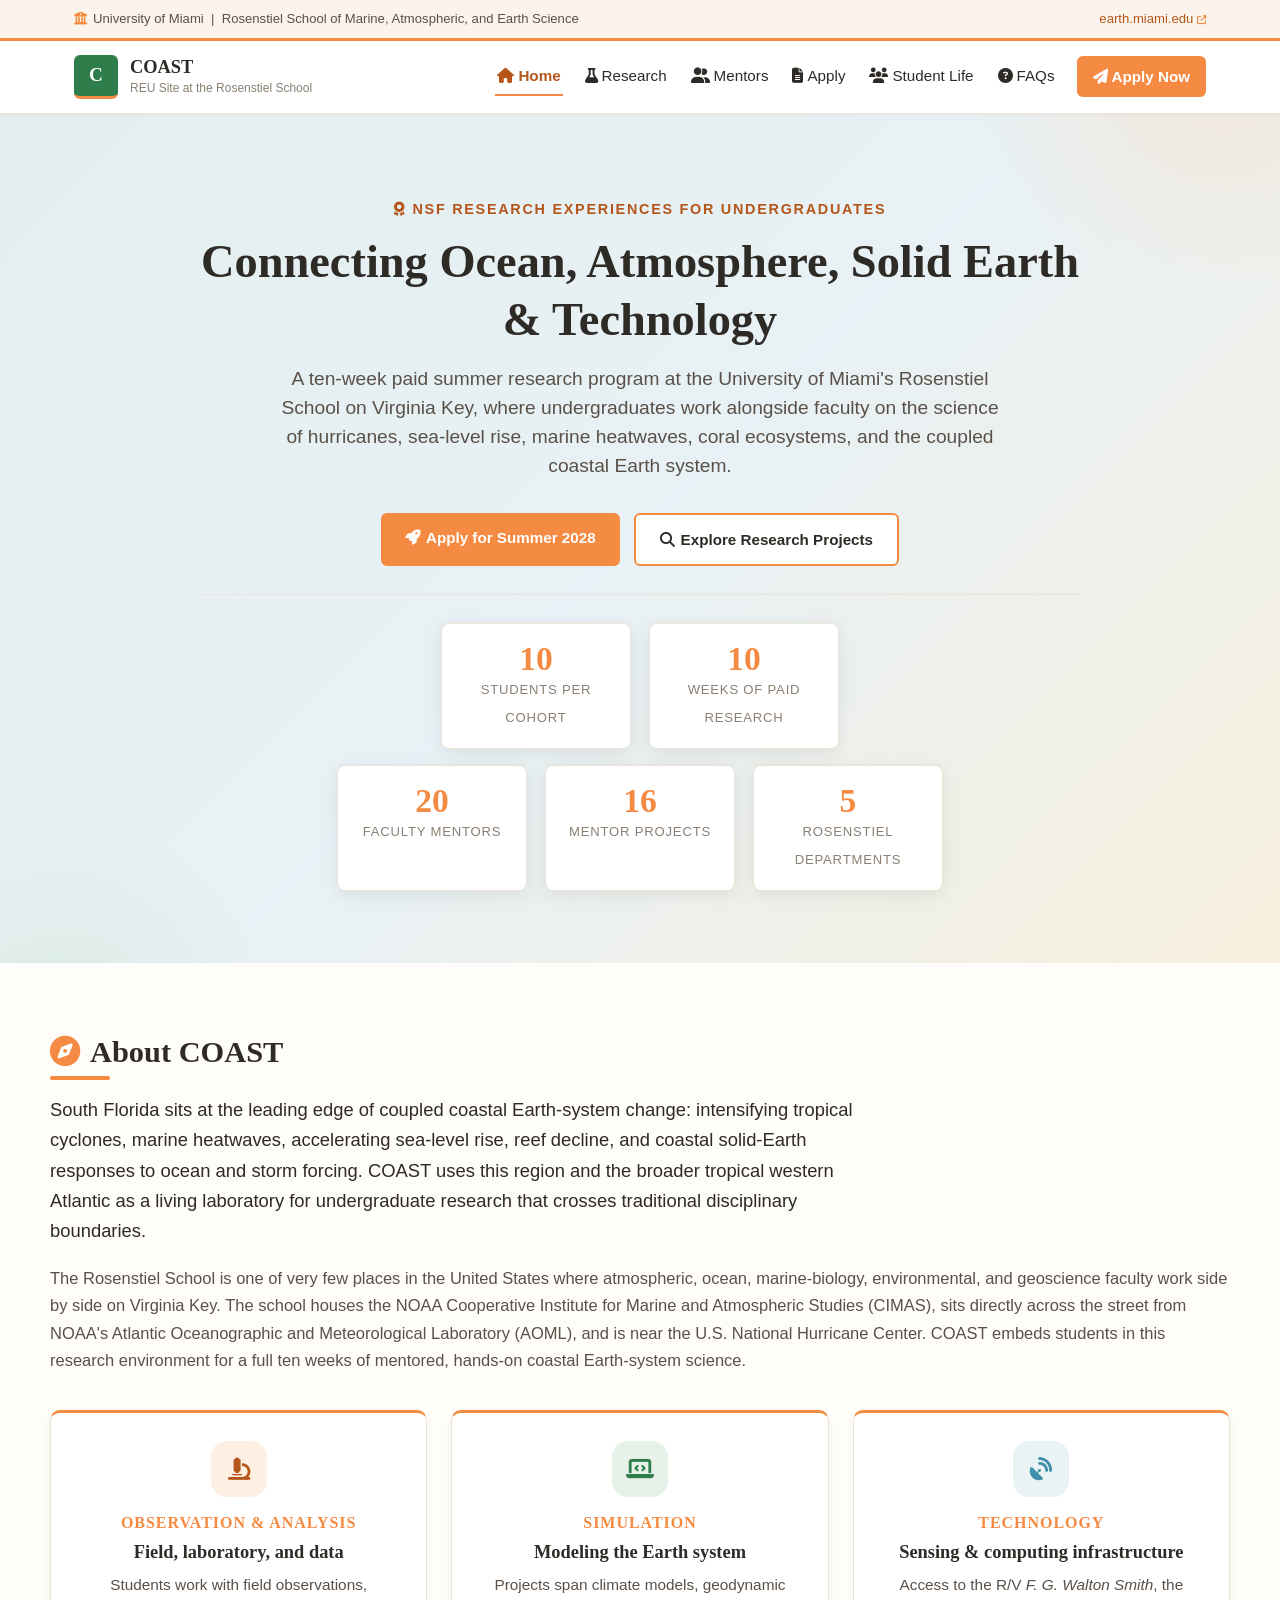
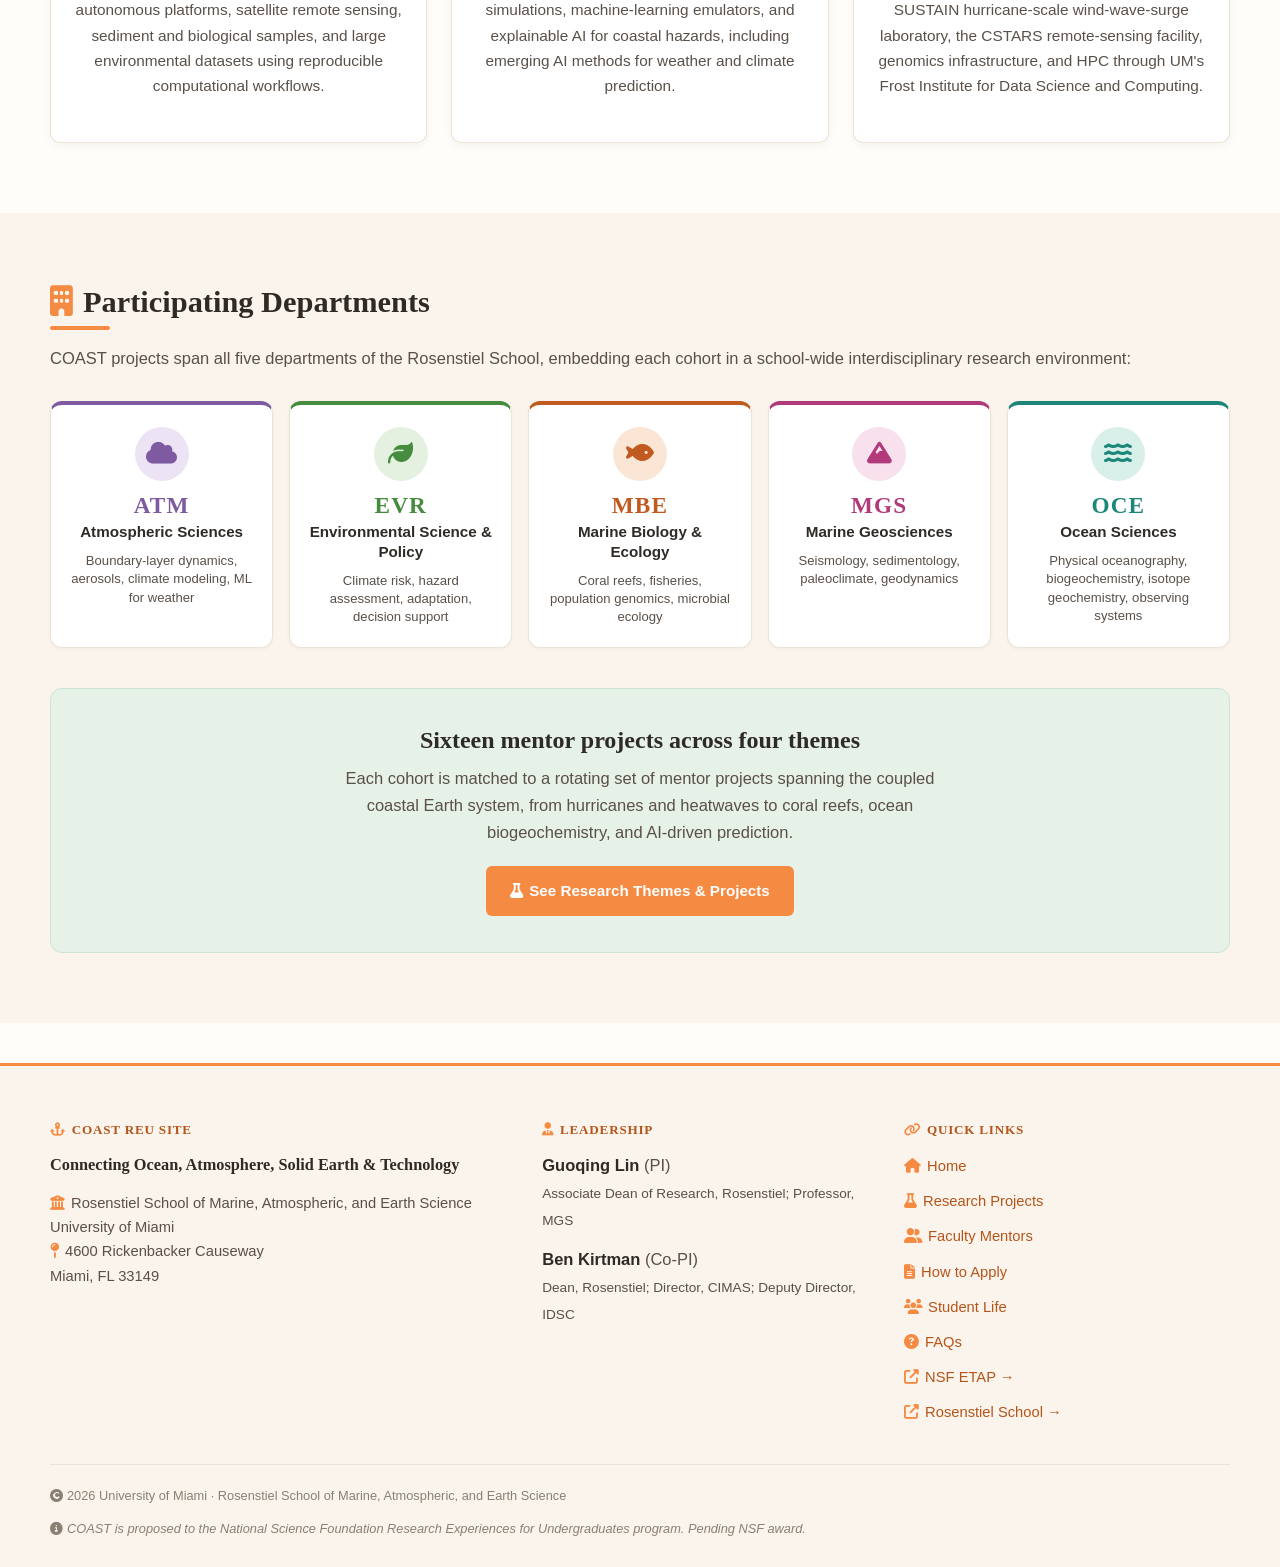
==== commit 916f41bb: "Add files via upload" ====
--- a/index.html
+++ b/index.html
@@ -106,31 +106,31 @@
     <h2><i class="fas fa-building" style="margin-right:10px;color:var(--coral);"></i>Participating Departments</h2>
     <p>COAST projects span all five departments of the Rosenstiel School, embedding each cohort in a school-wide interdisciplinary research environment:</p>
     <div class="dept-grid">
-      <div class="dept-card" style="--dept-color: var(--lavender);">
+      <div class="dept-card" style="--dept-color: var(--atm); --dept-bg: var(--atm-bg);">
         <div class="dept-icon"><i class="fas fa-cloud"></i></div>
         <div class="dept-acro">ATM</div>
         <div class="dept-name">Atmospheric Sciences</div>
         <div class="dept-tagline">Boundary-layer dynamics, aerosols, climate modeling, ML for weather</div>
       </div>
-      <div class="dept-card" style="--dept-color: var(--peach);">
+      <div class="dept-card" style="--dept-color: var(--evr); --dept-bg: var(--evr-bg);">
         <div class="dept-icon"><i class="fas fa-leaf"></i></div>
         <div class="dept-acro">EVR</div>
         <div class="dept-name">Environmental Science &amp; Policy</div>
         <div class="dept-tagline">Climate risk, hazard assessment, adaptation, decision support</div>
       </div>
-      <div class="dept-card" style="--dept-color: var(--coral);">
+      <div class="dept-card" style="--dept-color: var(--mbe); --dept-bg: var(--mbe-bg);">
         <div class="dept-icon"><i class="fas fa-fish"></i></div>
         <div class="dept-acro">MBE</div>
         <div class="dept-name">Marine Biology &amp; Ecology</div>
         <div class="dept-tagline">Coral reefs, fisheries, population genomics, microbial ecology</div>
       </div>
-      <div class="dept-card" style="--dept-color: var(--mint);">
+      <div class="dept-card" style="--dept-color: var(--mgs); --dept-bg: var(--mgs-bg);">
         <div class="dept-icon"><i class="fas fa-mountain"></i></div>
         <div class="dept-acro">MGS</div>
         <div class="dept-name">Marine Geosciences</div>
         <div class="dept-tagline">Seismology, sedimentology, paleoclimate, geodynamics</div>
       </div>
-      <div class="dept-card" style="--dept-color: var(--sky);">
+      <div class="dept-card" style="--dept-color: var(--oce); --dept-bg: var(--oce-bg);">
         <div class="dept-icon"><i class="fas fa-water"></i></div>
         <div class="dept-acro">OCE</div>
         <div class="dept-name">Ocean Sciences</div>
--- a/styles.css
+++ b/styles.css
@@ -1,47 +1,54 @@
 /* ============================================
    COAST REU Site — shared stylesheet
-   UNIVERSITY OF MIAMI INSTITUTIONAL IDENTITY
-   U Orange #F47321 · U Green #005030
+   University of Miami Rosenstiel School
+   Warm, light palette (orange / green family)
    ============================================ */
 :root {
   /* Primary brand */
-  --coral: #F47321;          /* U Orange — primary accent */
-  --coral-light: #FDEEE3;
-  --coral-soft: #FBDCC6;
-  --coral-deep: #C35009;     /* WCAG-AA orange for text on light */
-
-  /* Cool ocean accent */
-  --sky: #1B6E8C;
-  --sky-light: #E8F1F5;
-  --sky-soft: #CFE2EA;
-
-  /* Muted gold */
-  --sunshine: #B07D17;
-  --sunshine-light: #F6EFDD;
-  --sunshine-soft: #ECDDB8;
-
-  /* U Green — secondary accent */
-  --lavender: #005030;
-  --lavender-light: #E4EEE9;
-  --lavender-soft: #C5DBD0;
-
-  /* Teal */
-  --mint: #0E7C7B;
-  --mint-light: #E3EFEF;
-  --mint-soft: #C6E0DF;
+  --coral: #F58A42;          /* warm orange — primary accent */
+  --coral-light: #FDEFE2;
+  --coral-soft: #FADFC6;
+  --coral-deep: #B5551A;     /* warm deep orange for text on light */
+
+  /* Warm ocean accent */
+  --sky: #3F8FA8;
+  --sky-light: #E9F2F4;
+  --sky-soft: #CFE5EA;
+
+  /* Warm gold */
+  --sunshine: #C99A2E;
+  --sunshine-light: #FBF1DA;
+  --sunshine-soft: #F2E2B8;
+
+  /* Warm green — secondary accent */
+  --lavender: #2E7D4A;
+  --lavender-light: #E6F1E8;
+  --lavender-soft: #CDE4D3;
+
+  /* Warm teal */
+  --mint: #1E9080;
+  --mint-light: #E4F2EE;
+  --mint-soft: #C9E6DE;
 
   /* Sand / bronze */
-  --peach: #A9743B;
-  --peach-light: #F2EADF;
-
-  --warm-white: #FFFFFF;
-  --cream: #F4F6F7;          /* cool neutral section tint */
-  --soft-sand: #ECEFF1;
-  --ink: #1E2A2E;            /* deep slate ink */
-  --ink-soft: #4A565B;
-  --ink-muted: #79858A;
-  --rule: #E2E7E9;
-  --rule-light: #EEF1F2;
+  --peach: #BE8146;
+  --peach-light: #F7ECDD;
+
+  /* Department accents — light warm pastels (-bg) + readable same-hue text */
+  --atm: #7E5AA0;   --atm-bg: #ECE4F4;   /* purple */
+  --evr: #468C3E;   --evr-bg: #E4F1E0;   /* green */
+  --mbe: #C05A20;   --mbe-bg: #FBE5D4;   /* orange */
+  --mgs: #B23A7A;   --mgs-bg: #F8E0EC;   /* magenta */
+  --oce: #1C8678;   --oce-bg: #D9F0EA;   /* teal */
+
+  --warm-white: #FFFDF9;
+  --cream: #FAF4EC;          /* warm neutral section tint */
+  --soft-sand: #F2E9DC;
+  --ink: #2E2A26;            /* warm dark ink */
+  --ink-soft: #5A5048;
+  --ink-muted: #8A7F73;
+  --rule: #ECE3D7;
+  --rule-light: #F5EEE3;
   --card-bg: #FFFFFF;
   --max-w: 1180px;
 }
@@ -178,7 +185,7 @@
 /* ---------- Hero (home) ---------- */
 .hero {
   background:
-    linear-gradient(135deg, var(--mint-light) 0%, var(--sky-light) 50%, var(--sunshine-light) 100%);
+    linear-gradient(135deg, #E3EFEF 0%, #E8F1F5 50%, #F6EFDD 100%);
   color: var(--ink);
   padding: 84px 24px 72px;
   text-align: center;
@@ -276,7 +283,7 @@
 
 /* ---------- Page header band (interior pages) ---------- */
 .page-header {
-  background: linear-gradient(135deg, var(--mint-light) 0%, var(--sky-light) 55%, var(--sunshine-light) 100%);
+  background: linear-gradient(135deg, #E3EFEF 0%, #E8F1F5 55%, #F6EFDD 100%);
   color: var(--ink);
   padding: 54px 24px 48px;
   position: relative;
@@ -373,9 +380,15 @@
   box-shadow: 0 6px 16px rgba(0,0,0,0.08);
 }
 .dept-card .dept-icon {
-  font-size: 1.9rem;
+  width: 54px;
+  height: 54px;
+  border-radius: 50%;
+  display: grid;
+  place-items: center;
+  margin: 0 auto 12px;
+  font-size: 1.55rem;
   color: var(--dept-color);
-  margin-bottom: 10px;
+  background: var(--dept-bg, var(--coral-light));
   line-height: 1;
 }
 .dept-card .dept-acro {
@@ -632,8 +645,8 @@
 }
 .dept-heading:first-of-type { margin-top: 32px; }
 .dept-heading .dept-badge {
-  background: var(--lavender);
-  color: #fff;
+  background: var(--soft-sand);
+  color: var(--ink);
   font-family: "Source Serif Pro", Georgia, serif;
   font-weight: 700;
   font-size: 0.95rem;
@@ -674,8 +687,8 @@
 }
 .faculty-card .ftag {
   display: inline-block;
-  background: var(--sky-light);
-  color: var(--sky);
+  background: var(--soft-sand);
+  color: var(--ink-soft);
   font-size: 0.7rem;
   font-weight: 700;
   padding: 2px 8px;
@@ -683,7 +696,7 @@
   letter-spacing: 0.05em;
   margin-left: 6px;
   vertical-align: middle;
-  border: 1px solid var(--sky-soft);
+  border: 1px solid var(--rule);
 }
 .faculty-card p { font-size: 0.92rem; color: var(--ink-soft); margin: 8px 0 0; }
 .faculty-card p.corole {
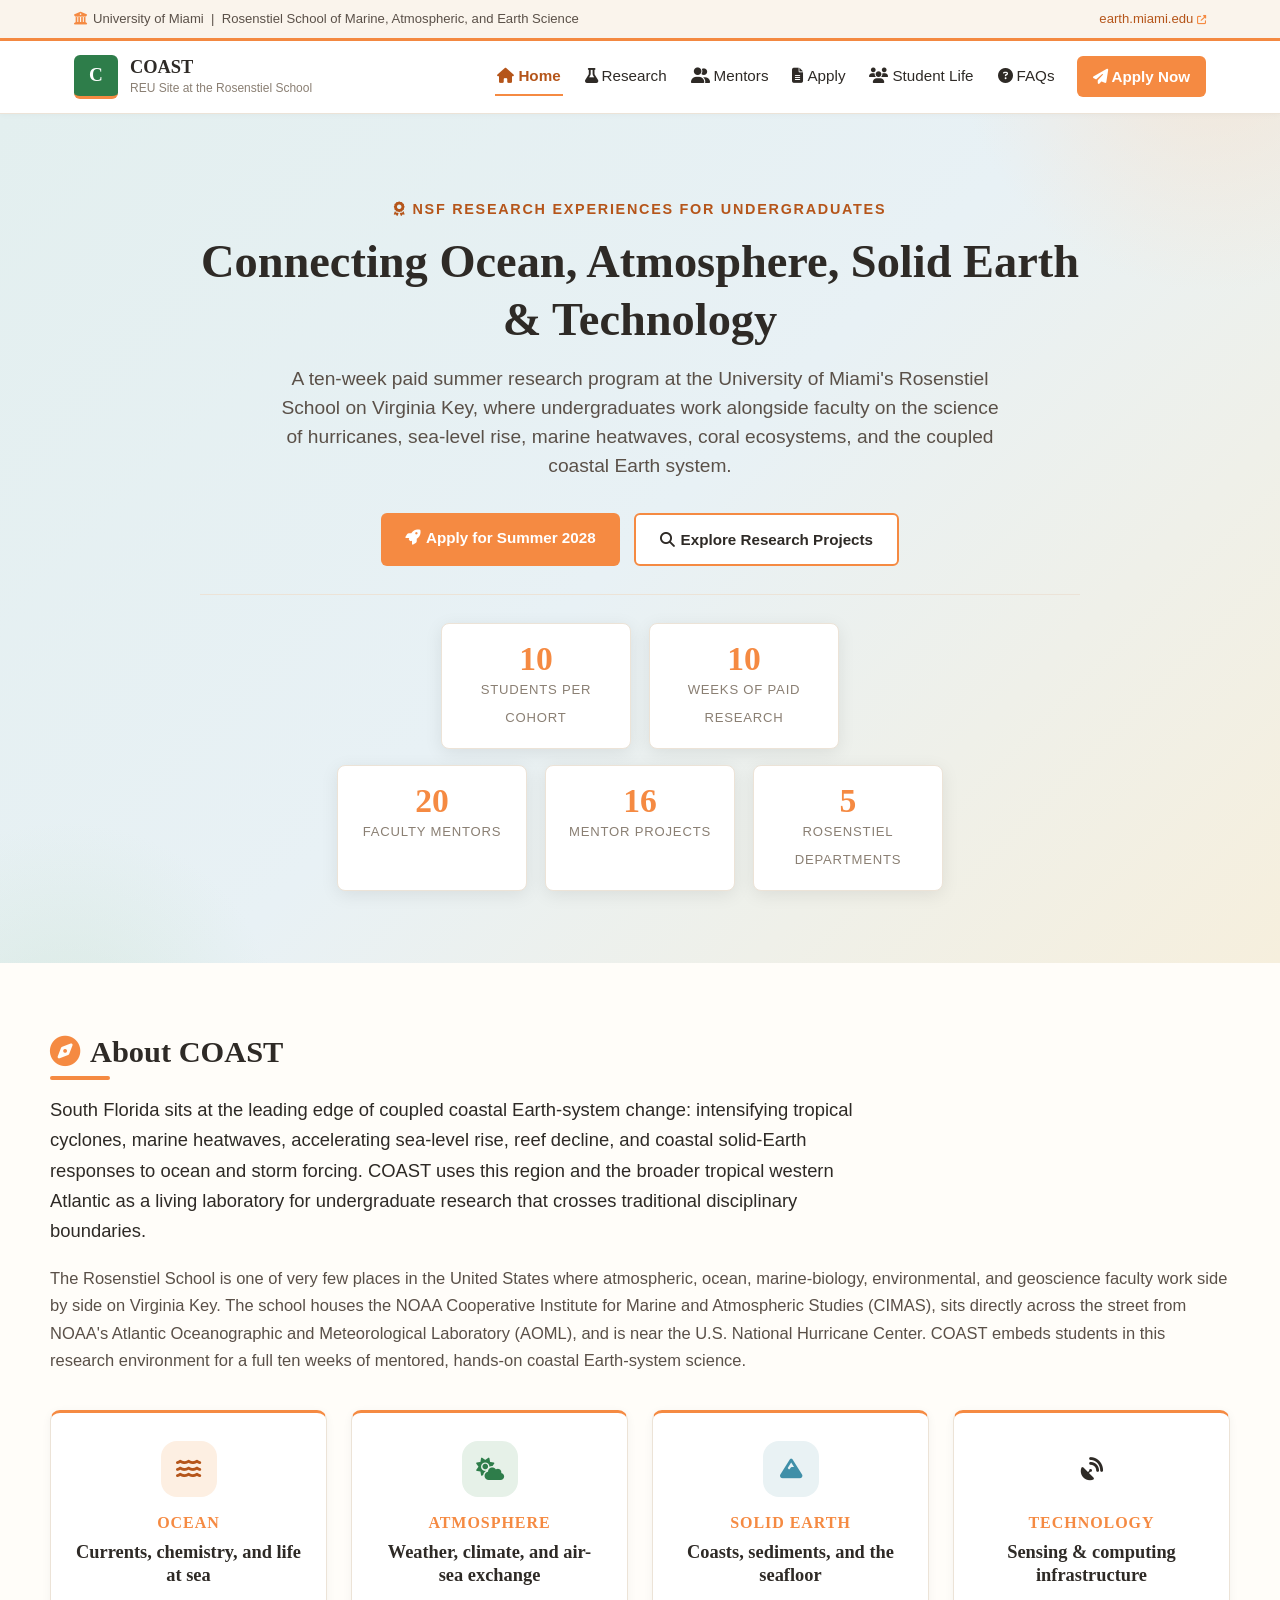
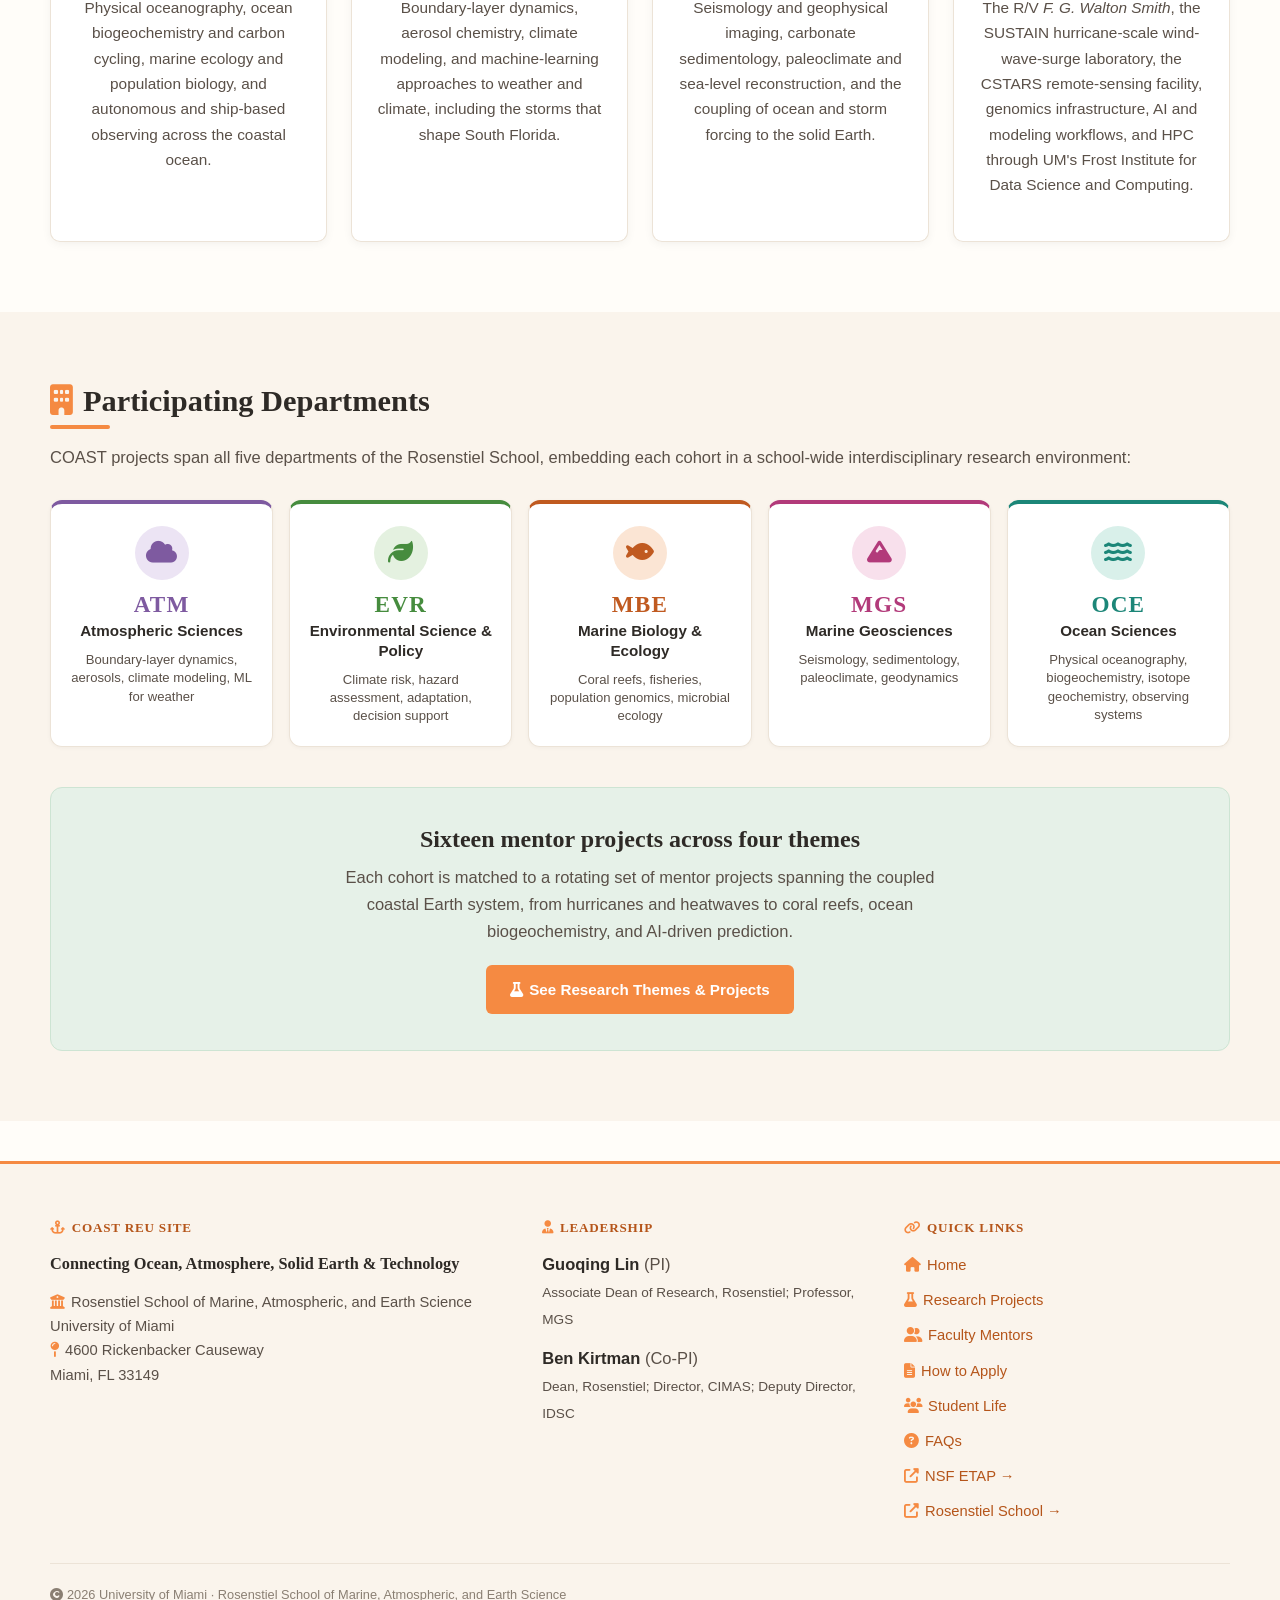
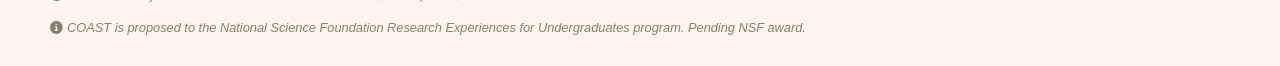
==== commit e7d9ce17: "Add files via upload" ====
--- a/index.html
+++ b/index.html
@@ -79,22 +79,28 @@
 
     <div class="pillars">
       <div class="pillar">
-        <div class="pillar-icon"><i class="fas fa-microscope"></i></div>
-        <h4>Observation &amp; Analysis</h4>
-        <h3>Field, laboratory, and data</h3>
-        <p>Students work with field observations, autonomous platforms, satellite remote sensing, sediment and biological samples, and large environmental datasets using reproducible computational workflows.</p>
+        <div class="pillar-icon"><i class="fas fa-water"></i></div>
+        <h4>Ocean</h4>
+        <h3>Currents, chemistry, and life at sea</h3>
+        <p>Physical oceanography, ocean biogeochemistry and carbon cycling, marine ecology and population biology, and autonomous and ship-based observing across the coastal ocean.</p>
       </div>
       <div class="pillar">
-        <div class="pillar-icon"><i class="fas fa-laptop-code"></i></div>
-        <h4>Simulation</h4>
-        <h3>Modeling the Earth system</h3>
-        <p>Projects span climate models, geodynamic simulations, machine-learning emulators, and explainable AI for coastal hazards, including emerging AI methods for weather and climate prediction.</p>
+        <div class="pillar-icon"><i class="fas fa-cloud-sun"></i></div>
+        <h4>Atmosphere</h4>
+        <h3>Weather, climate, and air-sea exchange</h3>
+        <p>Boundary-layer dynamics, aerosol chemistry, climate modeling, and machine-learning approaches to weather and climate, including the storms that shape South Florida.</p>
+      </div>
+      <div class="pillar">
+        <div class="pillar-icon"><i class="fas fa-mountain"></i></div>
+        <h4>Solid Earth</h4>
+        <h3>Coasts, sediments, and the seafloor</h3>
+        <p>Seismology and geophysical imaging, carbonate sedimentology, paleoclimate and sea-level reconstruction, and the coupling of ocean and storm forcing to the solid Earth.</p>
       </div>
       <div class="pillar">
         <div class="pillar-icon"><i class="fas fa-satellite-dish"></i></div>
         <h4>Technology</h4>
         <h3>Sensing &amp; computing infrastructure</h3>
-        <p>Access to the R/V <em>F. G. Walton Smith</em>, the SUSTAIN hurricane-scale wind-wave-surge laboratory, the CSTARS remote-sensing facility, genomics infrastructure, and HPC through UM's Frost Institute for Data Science and Computing.</p>
+        <p>The R/V <em>F. G. Walton Smith</em>, the SUSTAIN hurricane-scale wind-wave-surge laboratory, the CSTARS remote-sensing facility, genomics infrastructure, AI and modeling workflows, and HPC through UM's Frost Institute for Data Science and Computing.</p>
       </div>
     </div>
   </div>
--- a/styles.css
+++ b/styles.css
@@ -324,7 +324,7 @@
 /* ---------- About / pillars ---------- */
 .pillars {
   display: grid;
-  grid-template-columns: repeat(3, 1fr);
+  grid-template-columns: repeat(auto-fit, minmax(210px, 1fr));
   gap: 24px;
   margin-top: 36px;
 }
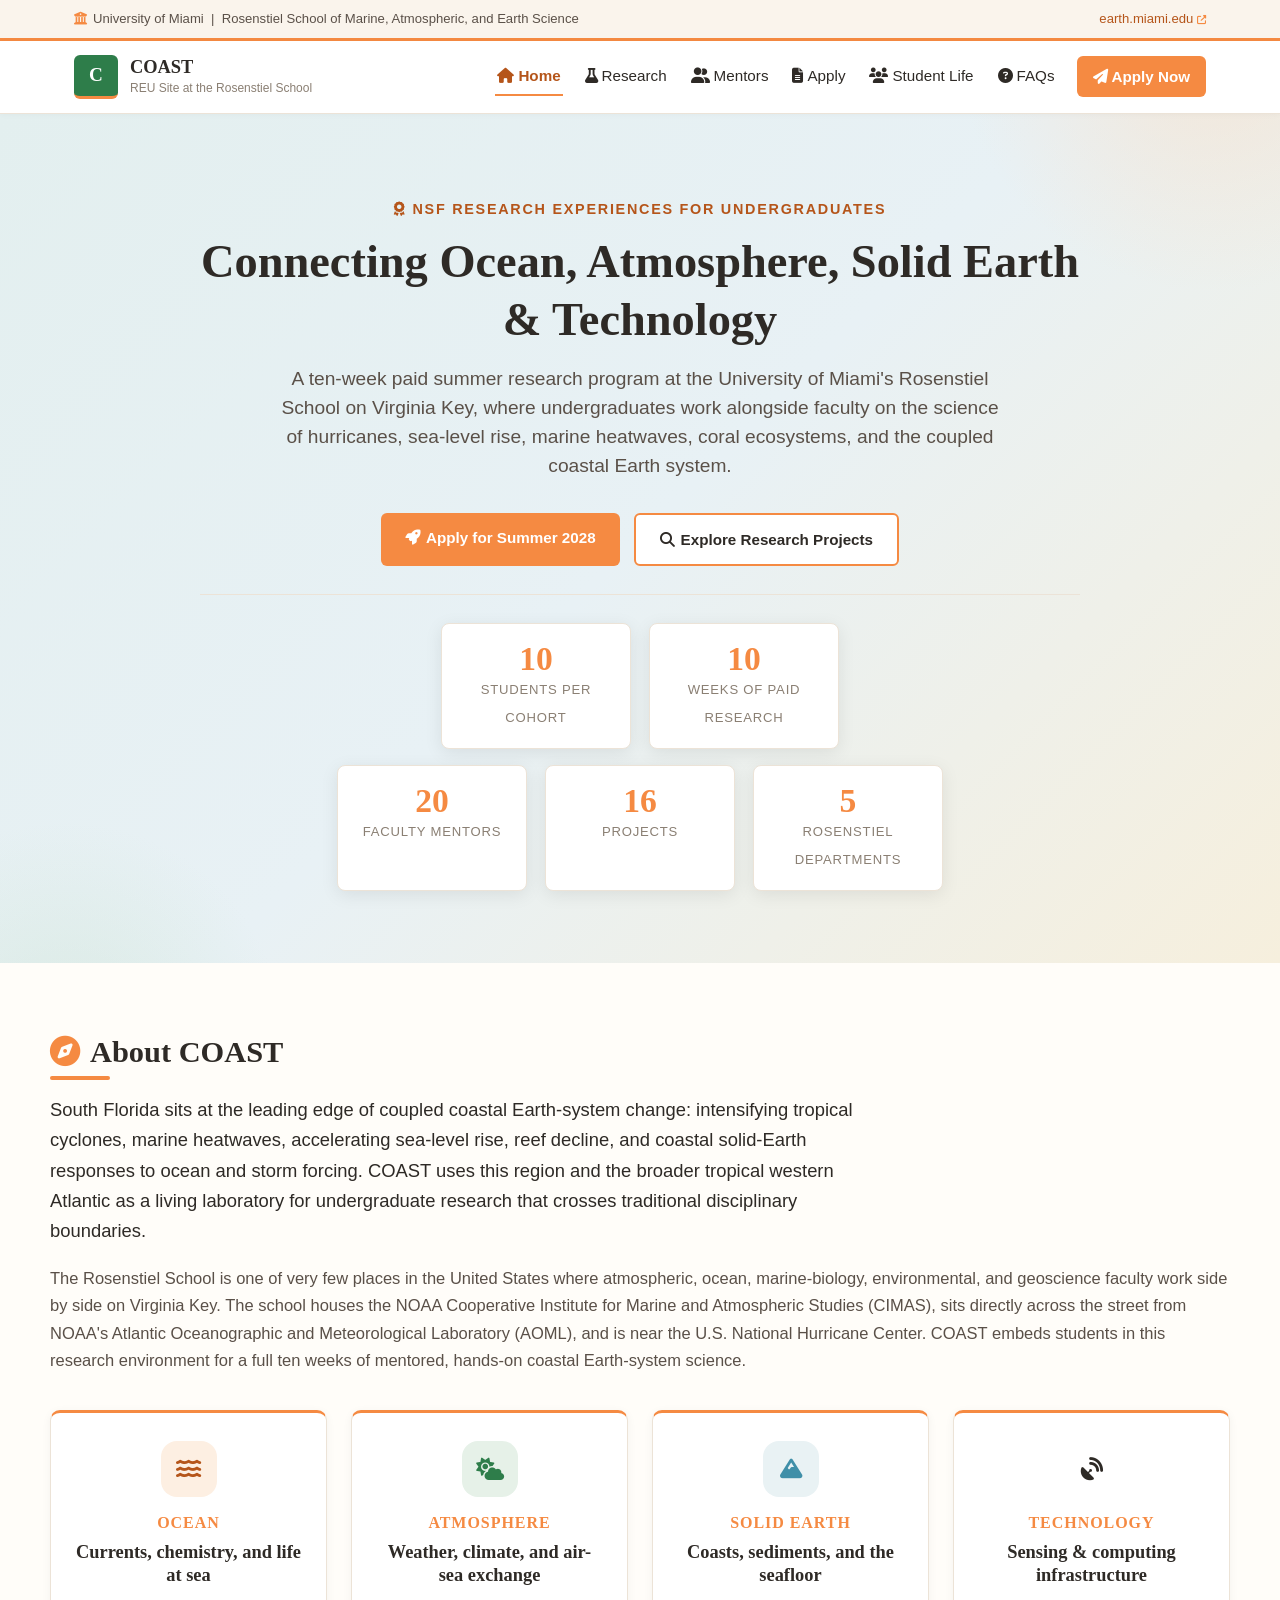
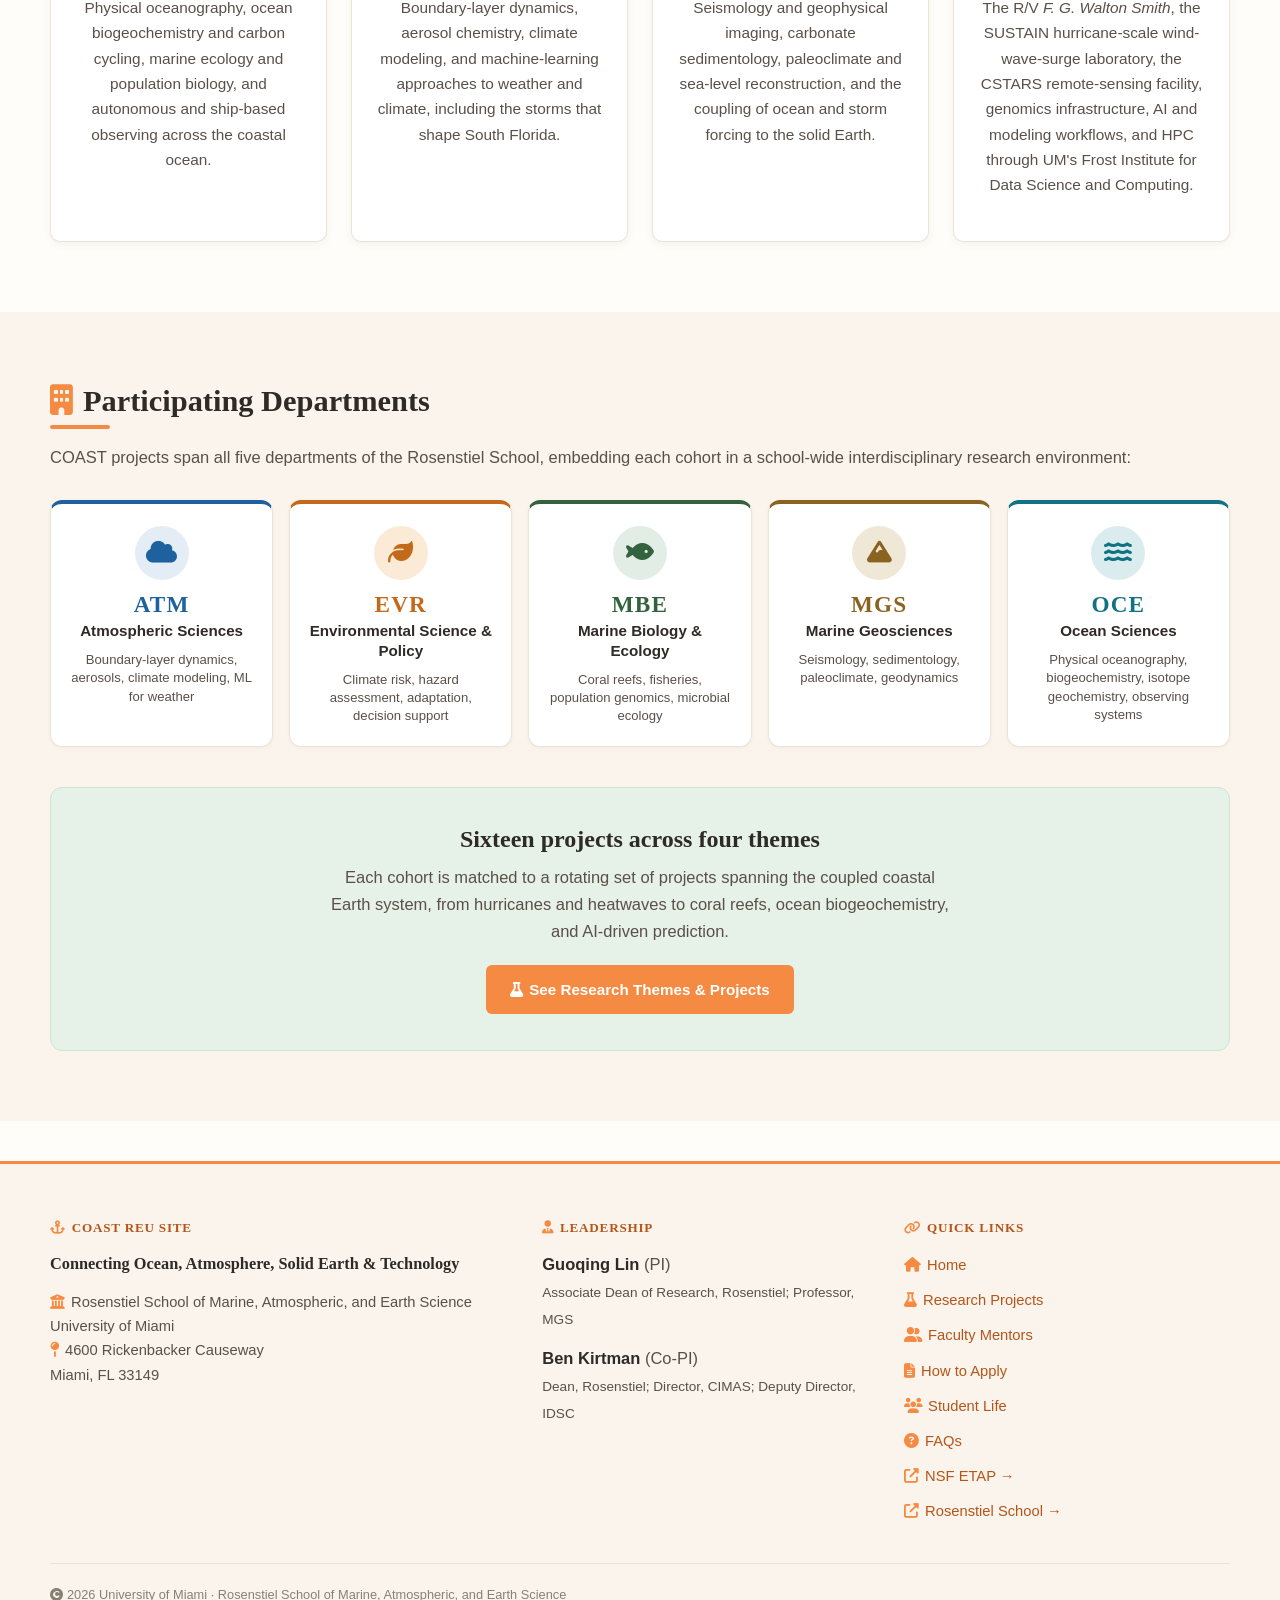
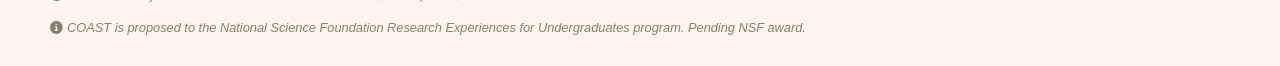
==== commit b573cae5: "Add files via upload" ====
--- a/index.html
+++ b/index.html
@@ -59,7 +59,7 @@
       </div>
       <div class="stat-row">
         <div class="stat"><span class="num">20</span><span class="lbl">faculty mentors</span></div>
-        <div class="stat"><span class="num">16</span><span class="lbl">mentor projects</span></div>
+        <div class="stat"><span class="num">16</span><span class="lbl">projects</span></div>
         <div class="stat"><span class="num">5</span><span class="lbl">Rosenstiel departments</span></div>
       </div>
     </div>
@@ -145,8 +145,8 @@
     </div>
 
     <div class="cta-band">
-      <h3>Sixteen mentor projects across four themes</h3>
-      <p>Each cohort is matched to a rotating set of mentor projects spanning the coupled coastal Earth system, from hurricanes and heatwaves to coral reefs, ocean biogeochemistry, and AI-driven prediction.</p>
+      <h3>Sixteen projects across four themes</h3>
+      <p>Each cohort is matched to a rotating set of projects spanning the coupled coastal Earth system, from hurricanes and heatwaves to coral reefs, ocean biogeochemistry, and AI-driven prediction.</p>
       <a class="btn btn-primary" href="research.html"><i class="fas fa-flask" style="margin-right:6px;"></i>See Research Themes &amp; Projects</a>
     </div>
   </div>
--- a/styles.css
+++ b/styles.css
@@ -34,12 +34,12 @@
   --peach: #BE8146;
   --peach-light: #F7ECDD;
 
-  /* Department accents — light warm pastels (-bg) + readable same-hue text */
-  --atm: #7E5AA0;   --atm-bg: #ECE4F4;   /* purple */
-  --evr: #468C3E;   --evr-bg: #E4F1E0;   /* green */
-  --mbe: #C05A20;   --mbe-bg: #FBE5D4;   /* orange */
-  --mgs: #B23A7A;   --mgs-bg: #F8E0EC;   /* magenta */
-  --oce: #1C8678;   --oce-bg: #D9F0EA;   /* teal */
+  /* Department accents — matched to coast_backbone.jpg figure labels */
+  --atm: #1E619F;   --atm-bg: #E4EDF5;   /* blue */
+  --oce: #117283;   --oce-bg: #DBECEE;   /* teal */
+  --mbe: #32623E;   --mbe-bg: #E2EDE5;   /* green */
+  --mgs: #8A6320;   --mgs-bg: #EFE8D6;   /* earth brown / ochre */
+  --evr: #C26A1A;   --evr-bg: #FBEAD6;   /* orange */
 
   --warm-white: #FFFDF9;
   --cream: #FAF4EC;          /* warm neutral section tint */
@@ -698,6 +698,14 @@
   vertical-align: middle;
   border: 1px solid var(--rule);
 }
+.faculty-card .frole {
+  display: block;
+  margin-top: 5px;
+  font-size: 0.78rem;
+  font-weight: 600;
+  color: var(--ink-muted);
+  letter-spacing: 0.01em;
+}
 .faculty-card p { font-size: 0.92rem; color: var(--ink-soft); margin: 8px 0 0; }
 .faculty-card p.corole {
   margin-top: 8px;
@@ -707,6 +715,17 @@
   color: var(--ink-muted);
   font-style: italic;
 }
+.faculty-card .fprofile {
+  display: inline-block;
+  margin-top: 12px;
+  font-size: 0.8rem;
+  font-weight: 700;
+  color: var(--oce);
+  text-decoration: none;
+  letter-spacing: 0.02em;
+}
+.faculty-card .fprofile:hover { text-decoration: underline; }
+.faculty-card .fprofile i { font-size: 0.7em; margin-left: 4px; }
 
 /* ---------- FAQ accordion ---------- */
 .faq-list { margin-top: 32px; max-width: 880px; }
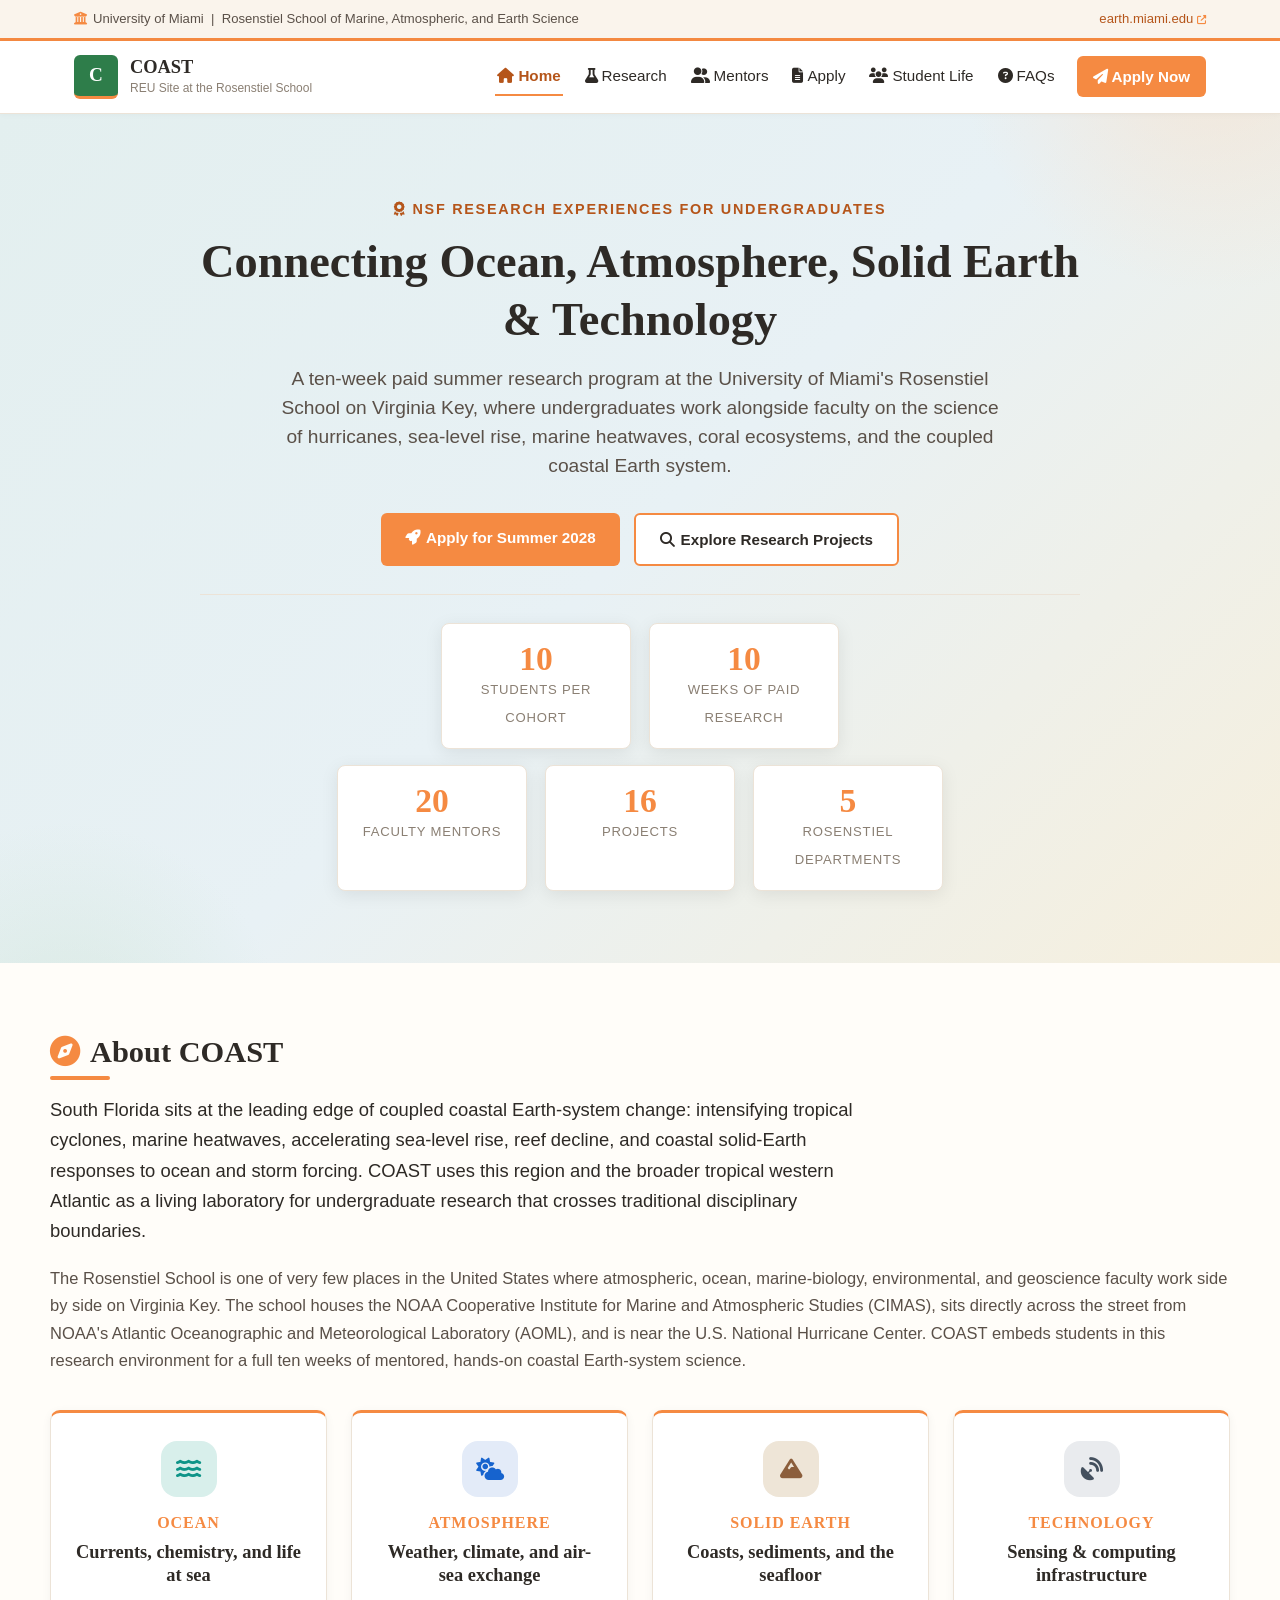
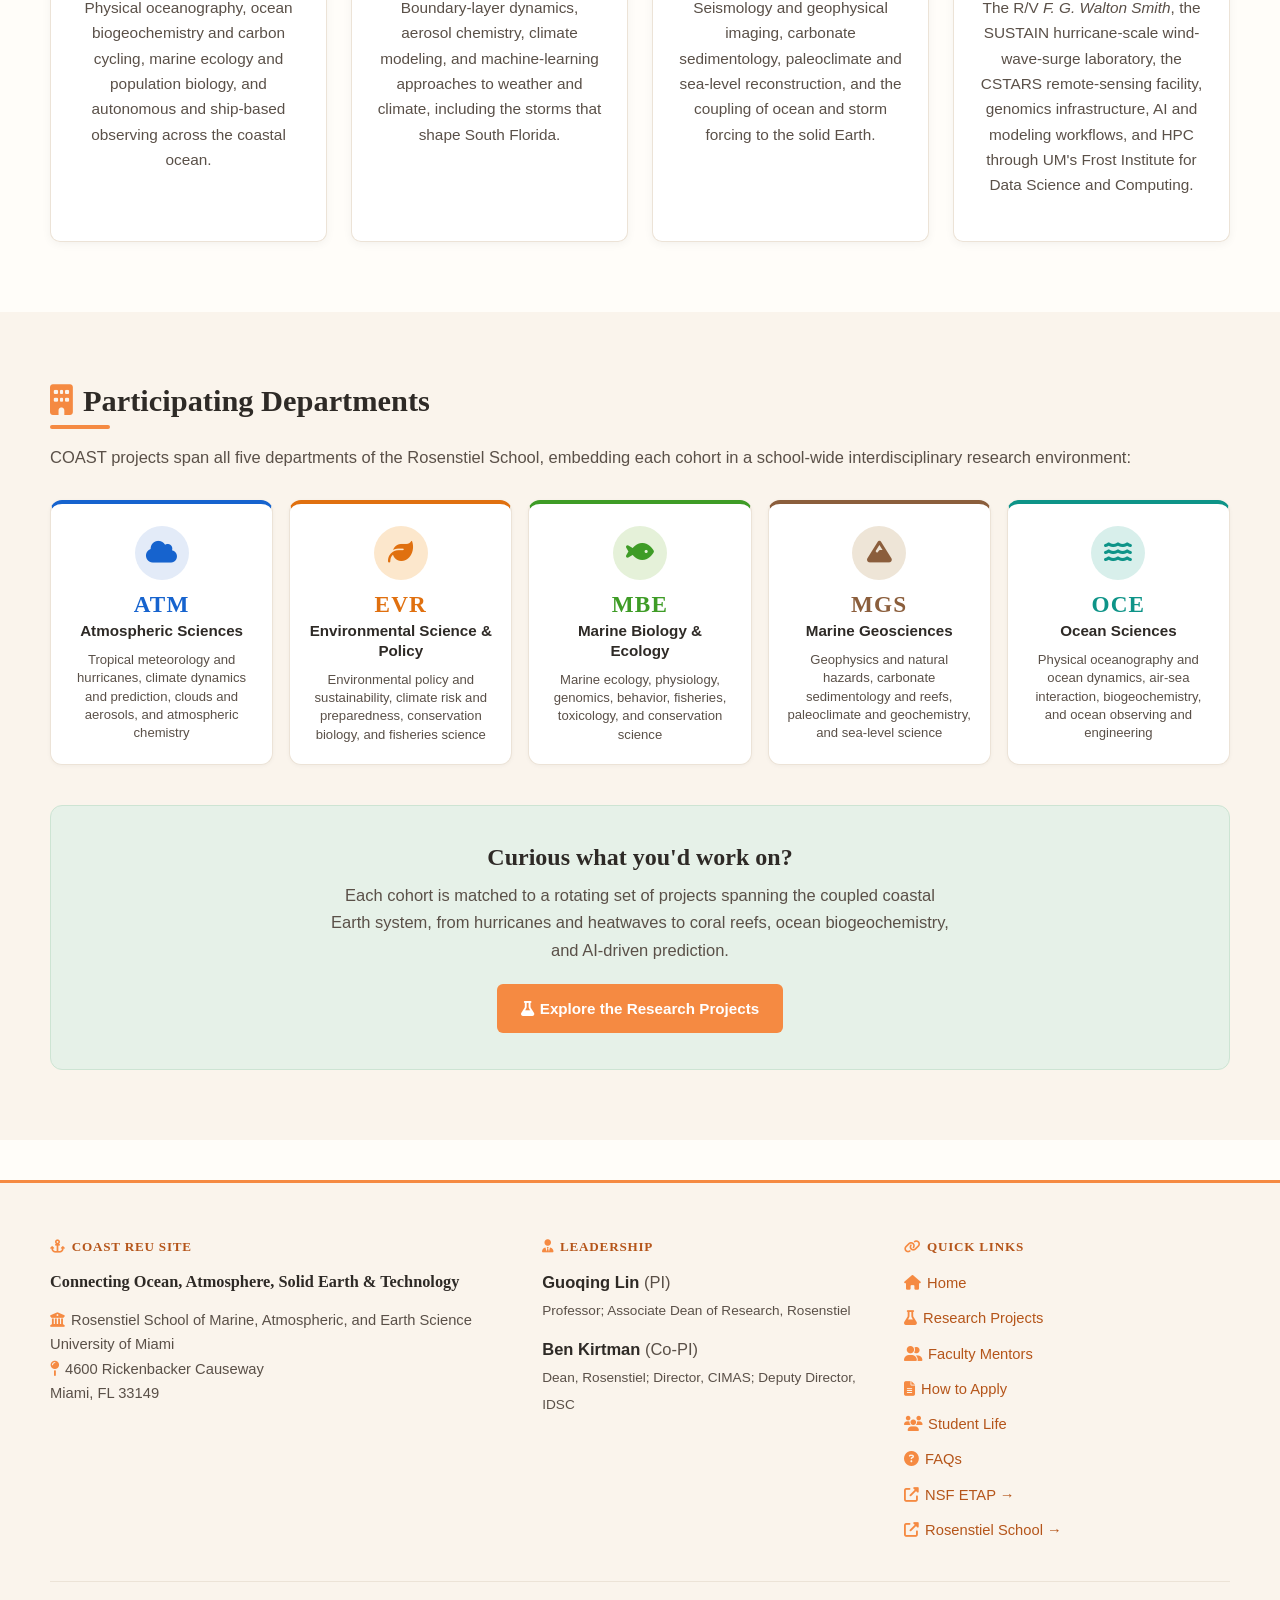
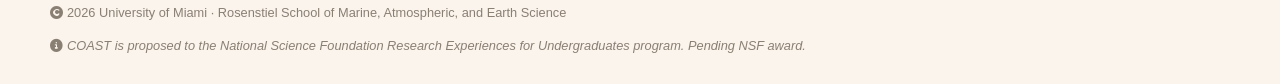
==== commit d70aaf16: "Add files via upload" ====
--- a/index.html
+++ b/index.html
@@ -116,38 +116,38 @@
         <div class="dept-icon"><i class="fas fa-cloud"></i></div>
         <div class="dept-acro">ATM</div>
         <div class="dept-name">Atmospheric Sciences</div>
-        <div class="dept-tagline">Boundary-layer dynamics, aerosols, climate modeling, ML for weather</div>
+        <div class="dept-tagline">Tropical meteorology and hurricanes, climate dynamics and prediction, clouds and aerosols, and atmospheric chemistry</div>
       </div>
       <div class="dept-card" style="--dept-color: var(--evr); --dept-bg: var(--evr-bg);">
         <div class="dept-icon"><i class="fas fa-leaf"></i></div>
         <div class="dept-acro">EVR</div>
         <div class="dept-name">Environmental Science &amp; Policy</div>
-        <div class="dept-tagline">Climate risk, hazard assessment, adaptation, decision support</div>
+        <div class="dept-tagline">Environmental policy and sustainability, climate risk and preparedness, conservation biology, and fisheries science</div>
       </div>
       <div class="dept-card" style="--dept-color: var(--mbe); --dept-bg: var(--mbe-bg);">
         <div class="dept-icon"><i class="fas fa-fish"></i></div>
         <div class="dept-acro">MBE</div>
         <div class="dept-name">Marine Biology &amp; Ecology</div>
-        <div class="dept-tagline">Coral reefs, fisheries, population genomics, microbial ecology</div>
+        <div class="dept-tagline">Marine ecology, physiology, genomics, behavior, fisheries, toxicology, and conservation science</div>
       </div>
       <div class="dept-card" style="--dept-color: var(--mgs); --dept-bg: var(--mgs-bg);">
         <div class="dept-icon"><i class="fas fa-mountain"></i></div>
         <div class="dept-acro">MGS</div>
         <div class="dept-name">Marine Geosciences</div>
-        <div class="dept-tagline">Seismology, sedimentology, paleoclimate, geodynamics</div>
+        <div class="dept-tagline">Geophysics and natural hazards, carbonate sedimentology and reefs, paleoclimate and geochemistry, and sea-level science</div>
       </div>
       <div class="dept-card" style="--dept-color: var(--oce); --dept-bg: var(--oce-bg);">
         <div class="dept-icon"><i class="fas fa-water"></i></div>
         <div class="dept-acro">OCE</div>
         <div class="dept-name">Ocean Sciences</div>
-        <div class="dept-tagline">Physical oceanography, biogeochemistry, isotope geochemistry, observing systems</div>
+        <div class="dept-tagline">Physical oceanography and ocean dynamics, air-sea interaction, biogeochemistry, and ocean observing and engineering</div>
       </div>
     </div>
 
     <div class="cta-band">
-      <h3>Sixteen projects across four themes</h3>
+      <h3>Curious what you'd work on?</h3>
       <p>Each cohort is matched to a rotating set of projects spanning the coupled coastal Earth system, from hurricanes and heatwaves to coral reefs, ocean biogeochemistry, and AI-driven prediction.</p>
-      <a class="btn btn-primary" href="research.html"><i class="fas fa-flask" style="margin-right:6px;"></i>See Research Themes &amp; Projects</a>
+      <a class="btn btn-primary" href="research.html"><i class="fas fa-flask" style="margin-right:6px;"></i>Explore the Research Projects</a>
     </div>
   </div>
 </section>
@@ -166,7 +166,7 @@
     <div>
       <h4><i class="fas fa-user-tie" style="margin-right:6px;"></i>Leadership</h4>
       <ul>
-        <li><strong>Guoqing Lin</strong> (PI)<br><span style="font-size: 0.85rem;">Associate Dean of Research, Rosenstiel; Professor, MGS</span></li>
+        <li><strong>Guoqing Lin</strong> (PI)<br><span style="font-size: 0.85rem;">Professor; Associate Dean of Research, Rosenstiel</span></li>
         <li style="margin-top: 12px;"><strong>Ben Kirtman</strong> (Co-PI)<br><span style="font-size: 0.85rem;">Dean, Rosenstiel; Director, CIMAS; Deputy Director, IDSC</span></li>
       </ul>
     </div>
--- a/styles.css
+++ b/styles.css
@@ -34,12 +34,19 @@
   --peach: #BE8146;
   --peach-light: #F7ECDD;
 
+  /* Warm purple & rose accents */
+  --orchid: #8159A8;   --orchid-light: #EEE8F4;   /* soft violet */
+  --rose: #C65C84;     --rose-light: #F9E8EF;     /* warm pink */
+
+  /* Steel — serious neutral (Technology) */
+  --steel: #44505E;    --steel-light: #E9EBEE;    /* slate / graphite */
+
   /* Department accents — matched to coast_backbone.jpg figure labels */
-  --atm: #1E619F;   --atm-bg: #E4EDF5;   /* blue */
-  --oce: #117283;   --oce-bg: #DBECEE;   /* teal */
-  --mbe: #32623E;   --mbe-bg: #E2EDE5;   /* green */
-  --mgs: #8A6320;   --mgs-bg: #EFE8D6;   /* earth brown / ochre */
-  --evr: #C26A1A;   --evr-bg: #FBEAD6;   /* orange */
+  --atm: #1663CE;   --atm-bg: #E3EBF8;   /* vivid blue */
+  --oce: #0E9488;   --oce-bg: #D8EFEB;   /* vivid teal */
+  --mbe: #3E9C26;   --mbe-bg: #E5F1D9;   /* vivid green */
+  --mgs: #8B5E3C;   --mgs-bg: #EEE5D7;   /* soil brown (Solid Earth); matches backbone figure */
+  --evr: #E0700F;   --evr-bg: #FCE7CC;   /* vivid orange */
 
   --warm-white: #FFFDF9;
   --cream: #FAF4EC;          /* warm neutral section tint */
@@ -351,9 +358,10 @@
   margin: 0 auto 16px;
   font-size: 1.4rem;
 }
-.pillar:nth-child(1) .pillar-icon { background: var(--coral-light); color: var(--coral-deep); }
-.pillar:nth-child(2) .pillar-icon { background: var(--lavender-light); color: var(--lavender); }
-.pillar:nth-child(3) .pillar-icon { background: var(--sky-light); color: var(--sky); }
+.pillar:nth-child(1) .pillar-icon { background: var(--oce-bg); color: var(--oce); }              /* Ocean — matches OCE dept */
+.pillar:nth-child(2) .pillar-icon { background: var(--atm-bg); color: var(--atm); }              /* Atmosphere — matches ATM dept */
+.pillar:nth-child(3) .pillar-icon { background: var(--mgs-bg); color: var(--mgs); }              /* Solid Earth — matches MGS dept */
+.pillar:nth-child(4) .pillar-icon { background: var(--steel-light); color: var(--steel); }        /* Technology — steel/slate (cross-cutting, no single dept) */
 .pillar h3 { color: var(--ink); margin-bottom: 8px; font-size: 1.15rem; }
 .pillar p { font-size: 0.96rem; }
 
@@ -627,12 +635,12 @@
   font-size: 1.4rem;
   margin: 0 auto 16px;
 }
-.life-card:nth-child(1) .icon-badge { background: var(--coral-light); color: var(--coral-deep); }
-.life-card:nth-child(2) .icon-badge { background: var(--lavender-light); color: var(--lavender); }
-.life-card:nth-child(3) .icon-badge { background: var(--sky-light); color: var(--sky); }
-.life-card:nth-child(4) .icon-badge { background: var(--mint-light); color: var(--mint); }
-.life-card:nth-child(5) .icon-badge { background: var(--sunshine-light); color: var(--sunshine); }
-.life-card:nth-child(6) .icon-badge { background: var(--peach-light); color: var(--peach); }
+.life-card:nth-child(1) .icon-badge { background: var(--coral-light); color: var(--coral-deep); }   /* orange */
+.life-card:nth-child(2) .icon-badge { background: var(--orchid-light); color: var(--orchid); }      /* purple */
+.life-card:nth-child(3) .icon-badge { background: var(--sky-light); color: var(--sky); }            /* blue */
+.life-card:nth-child(4) .icon-badge { background: var(--lavender-light); color: var(--lavender); }  /* green */
+.life-card:nth-child(5) .icon-badge { background: var(--sunshine-light); color: var(--sunshine); }  /* gold */
+.life-card:nth-child(6) .icon-badge { background: var(--rose-light); color: var(--rose); }          /* pink */
 .life-card h3 { margin-bottom: 10px; font-size: 1.1rem; }
 .life-card p { font-size: 0.96rem; margin-bottom: 0; }
 
@@ -698,6 +706,12 @@
   vertical-align: middle;
   border: 1px solid var(--rule);
 }
+/* Department color chips — one color per dept, used on every page (.dept and .ftag) */
+.d-atm { background: var(--atm-bg) !important; color: var(--atm) !important; border-color: var(--atm) !important; }
+.d-oce { background: var(--oce-bg) !important; color: var(--oce) !important; border-color: var(--oce) !important; }
+.d-mbe { background: var(--mbe-bg) !important; color: var(--mbe) !important; border-color: var(--mbe) !important; }
+.d-mgs { background: var(--mgs-bg) !important; color: var(--mgs) !important; border-color: var(--mgs) !important; }
+.d-evr { background: var(--evr-bg) !important; color: var(--evr) !important; border-color: var(--evr) !important; }
 .faculty-card .frole {
   display: block;
   margin-top: 5px;
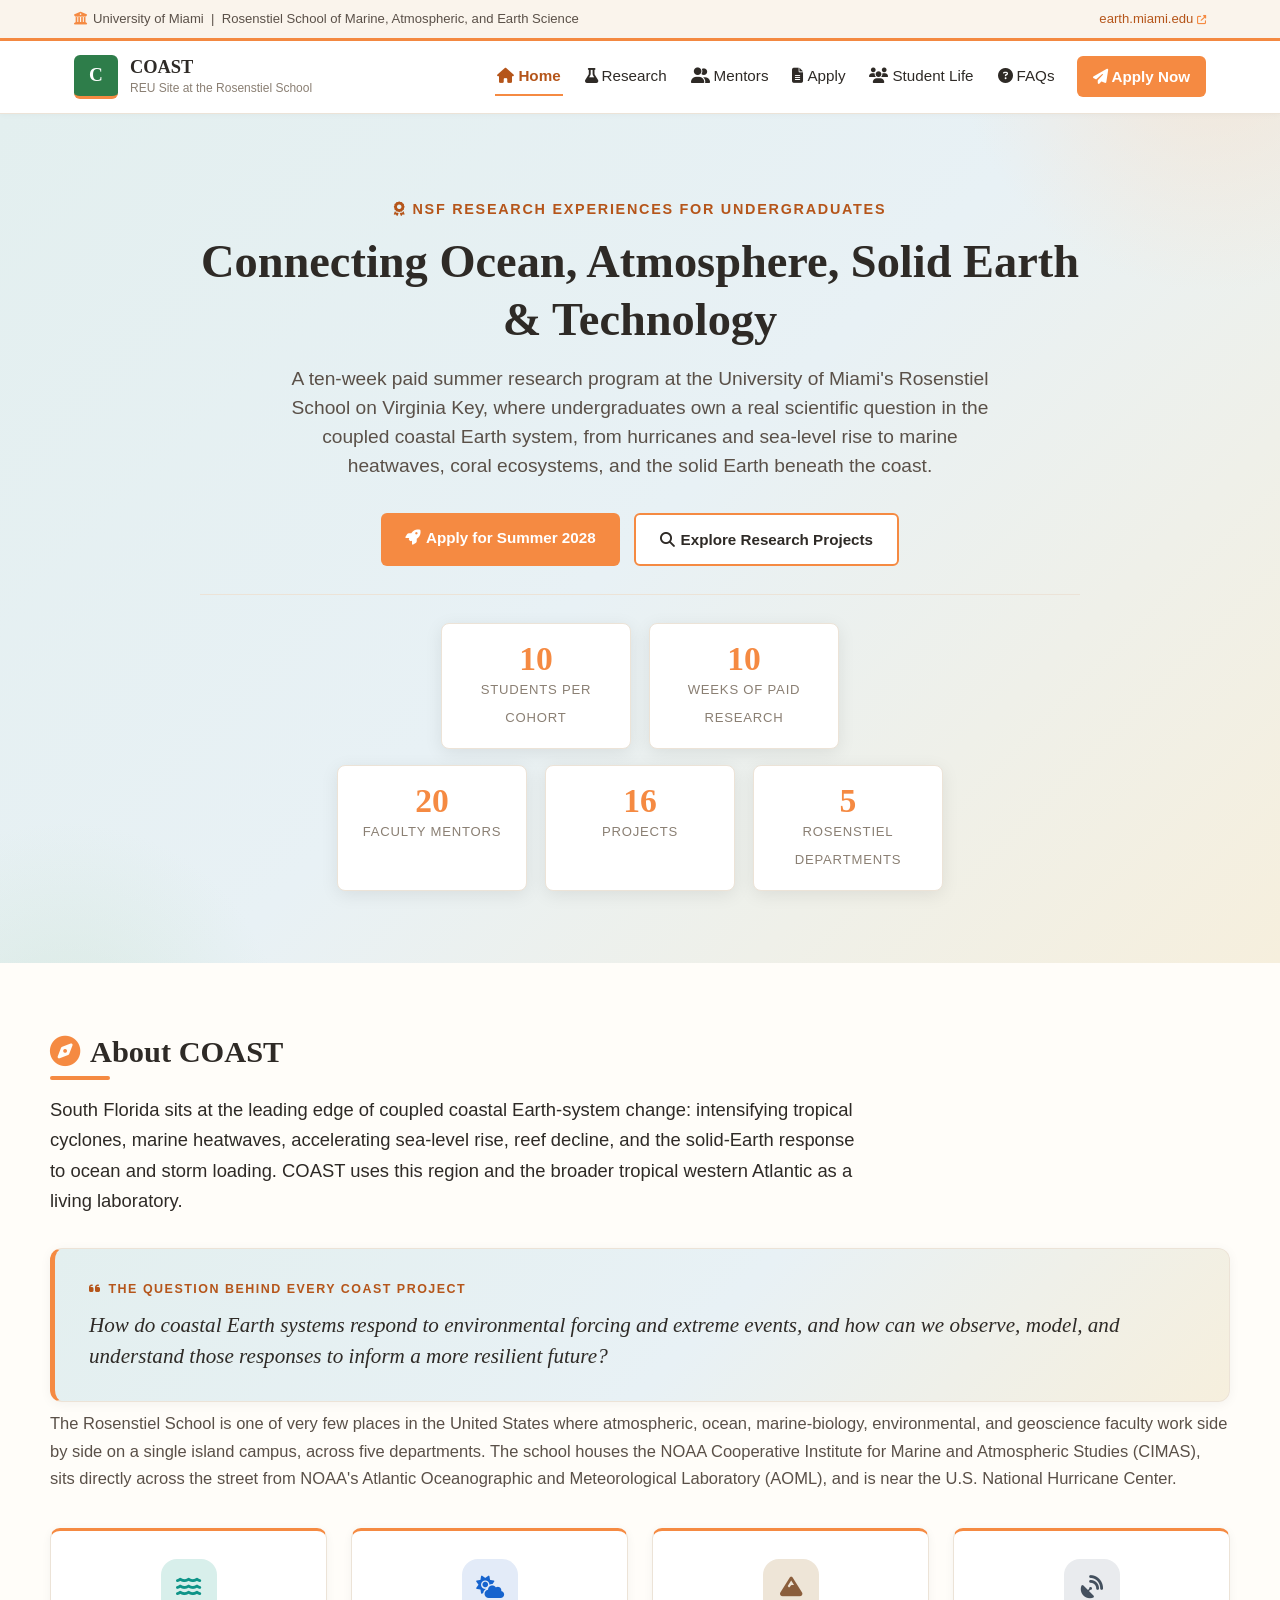
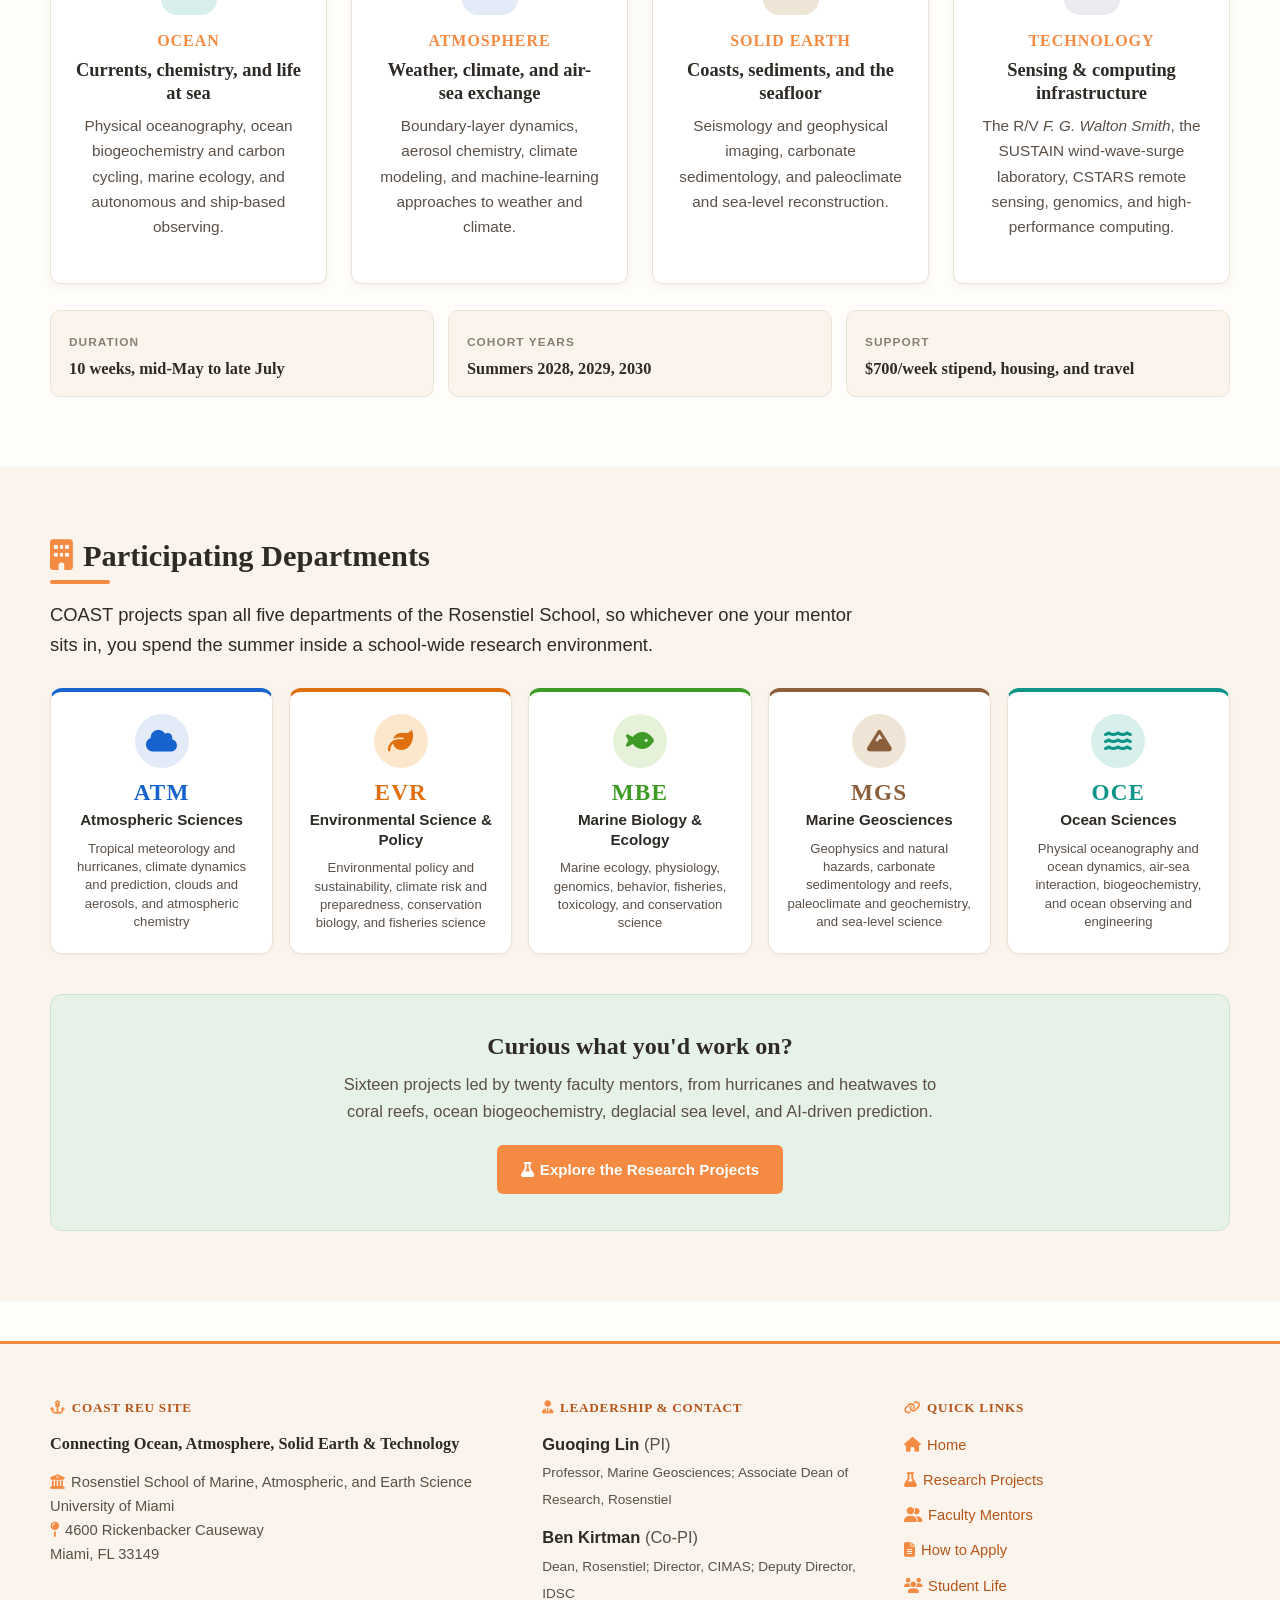
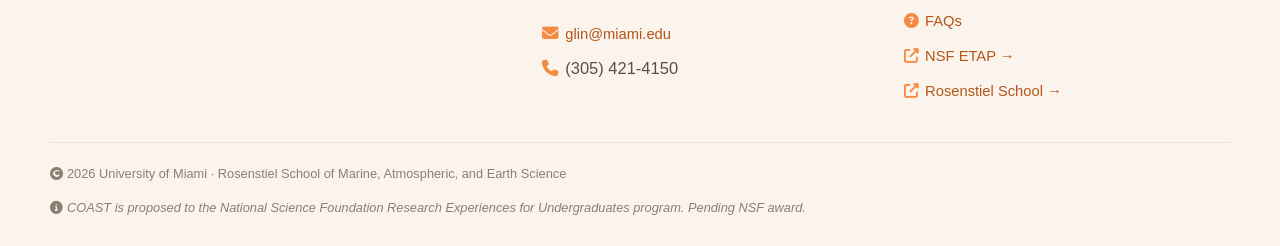
==== commit 6ce3ea2f: "Add files via upload" ====
--- a/index.html
+++ b/index.html
@@ -4,7 +4,7 @@
 <meta charset="UTF-8">
 <meta name="viewport" content="width=device-width, initial-scale=1.0">
 <title>COAST REU Site | University of Miami Rosenstiel School</title>
-<meta name="description" content="NSF REU Site at the University of Miami Rosenstiel School. Ten-week paid summer research in coastal Earth-system science across atmosphere, ocean, ecosystems, and solid Earth.">
+<meta name="description" content="NSF REU Site at the University of Miami Rosenstiel School. Ten-week paid summer research in coastal Earth-system science: three science domains, sixteen projects, twenty faculty mentors, ten students per cohort.">
 <link rel="stylesheet" href="https://cdnjs.cloudflare.com/ajax/libs/font-awesome/6.5.1/css/all.min.css">
 <link rel="stylesheet" href="styles.css">
 </head>
@@ -46,7 +46,7 @@
     <div class="eyebrow"><i class="fas fa-award" style="margin-right:6px;"></i>NSF Research Experiences for Undergraduates</div>
     <h1>Connecting Ocean, Atmosphere, Solid Earth &amp; Technology</h1>
     <p class="sub">
-      A ten-week paid summer research program at the University of Miami's Rosenstiel School on Virginia Key, where undergraduates work alongside faculty on the science of hurricanes, sea-level rise, marine heatwaves, coral ecosystems, and the coupled coastal Earth system.
+      A ten-week paid summer research program at the University of Miami's Rosenstiel School on Virginia Key, where undergraduates own a real scientific question in the coupled coastal Earth system, from hurricanes and sea-level rise to marine heatwaves, coral ecosystems, and the solid Earth beneath the coast.
     </p>
     <div class="cta-row">
       <a class="btn btn-primary" href="apply.html"><i class="fas fa-rocket" style="margin-right:6px;"></i>Apply for Summer 2028</a>
@@ -71,10 +71,16 @@
   <div class="container">
     <h2><i class="fas fa-compass" style="margin-right:10px;color:var(--coral);"></i>About COAST</h2>
     <p class="lede">
-      South Florida sits at the leading edge of coupled coastal Earth-system change: intensifying tropical cyclones, marine heatwaves, accelerating sea-level rise, reef decline, and coastal solid-Earth responses to ocean and storm forcing. COAST uses this region and the broader tropical western Atlantic as a living laboratory for undergraduate research that crosses traditional disciplinary boundaries.
-    </p>
+      South Florida sits at the leading edge of coupled coastal Earth-system change: intensifying tropical cyclones, marine heatwaves, accelerating sea-level rise, reef decline, and the solid-Earth response to ocean and storm loading. COAST uses this region and the broader tropical western Atlantic as a living laboratory.
+    </p>
+
+    <div class="question-card">
+      <div class="qlabel"><i class="fas fa-quote-left" style="margin-right:6px;"></i>The question behind every COAST project</div>
+      <p class="qtext">How do coastal Earth systems respond to environmental forcing and extreme events, and how can we observe, model, and understand those responses to inform a more resilient future?</p>
+    </div>
+
     <p>
-      The Rosenstiel School is one of very few places in the United States where atmospheric, ocean, marine-biology, environmental, and geoscience faculty work side by side on Virginia Key. The school houses the NOAA Cooperative Institute for Marine and Atmospheric Studies (CIMAS), sits directly across the street from NOAA's Atlantic Oceanographic and Meteorological Laboratory (AOML), and is near the U.S. National Hurricane Center. COAST embeds students in this research environment for a full ten weeks of mentored, hands-on coastal Earth-system science.
+      The Rosenstiel School is one of very few places in the United States where atmospheric, ocean, marine-biology, environmental, and geoscience faculty work side by side on a single island campus, across five departments. The school houses the NOAA Cooperative Institute for Marine and Atmospheric Studies (CIMAS), sits directly across the street from NOAA's Atlantic Oceanographic and Meteorological Laboratory (AOML), and is near the U.S. National Hurricane Center.
     </p>
 
     <div class="pillars">
@@ -82,35 +88,45 @@
         <div class="pillar-icon"><i class="fas fa-water"></i></div>
         <h4>Ocean</h4>
         <h3>Currents, chemistry, and life at sea</h3>
-        <p>Physical oceanography, ocean biogeochemistry and carbon cycling, marine ecology and population biology, and autonomous and ship-based observing across the coastal ocean.</p>
+        <p>Physical oceanography, ocean biogeochemistry and carbon cycling, marine ecology, and autonomous and ship-based observing.</p>
       </div>
       <div class="pillar">
         <div class="pillar-icon"><i class="fas fa-cloud-sun"></i></div>
         <h4>Atmosphere</h4>
         <h3>Weather, climate, and air-sea exchange</h3>
-        <p>Boundary-layer dynamics, aerosol chemistry, climate modeling, and machine-learning approaches to weather and climate, including the storms that shape South Florida.</p>
+        <p>Boundary-layer dynamics, aerosol chemistry, climate modeling, and machine-learning approaches to weather and climate.</p>
       </div>
       <div class="pillar">
         <div class="pillar-icon"><i class="fas fa-mountain"></i></div>
         <h4>Solid Earth</h4>
         <h3>Coasts, sediments, and the seafloor</h3>
-        <p>Seismology and geophysical imaging, carbonate sedimentology, paleoclimate and sea-level reconstruction, and the coupling of ocean and storm forcing to the solid Earth.</p>
+        <p>Seismology and geophysical imaging, carbonate sedimentology, and paleoclimate and sea-level reconstruction.</p>
       </div>
       <div class="pillar">
         <div class="pillar-icon"><i class="fas fa-satellite-dish"></i></div>
         <h4>Technology</h4>
         <h3>Sensing &amp; computing infrastructure</h3>
-        <p>The R/V <em>F. G. Walton Smith</em>, the SUSTAIN hurricane-scale wind-wave-surge laboratory, the CSTARS remote-sensing facility, genomics infrastructure, AI and modeling workflows, and HPC through UM's Frost Institute for Data Science and Computing.</p>
-      </div>
-    </div>
+        <p>The R/V <em>F. G. Walton Smith</em>, the SUSTAIN wind-wave-surge laboratory, CSTARS remote sensing, genomics, and high-performance computing.</p>
+      </div>
+    </div>
+
+    <div class="factstrip">
+      <div class="fact"><span class="fk">Duration</span><span class="fv">10 weeks, mid-May to late July</span></div>
+      <div class="fact"><span class="fk">Cohort years</span><span class="fv">Summers 2028, 2029, 2030</span></div>
+      <div class="fact"><span class="fk">Support</span><span class="fv">$700/week stipend, housing, and travel</span></div>
+    </div>
+
   </div>
 </section>
 
 <!-- ============ Departments ============ -->
-<section class="alt">
+<section class="alt" id="departments">
   <div class="container">
     <h2><i class="fas fa-building" style="margin-right:10px;color:var(--coral);"></i>Participating Departments</h2>
-    <p>COAST projects span all five departments of the Rosenstiel School, embedding each cohort in a school-wide interdisciplinary research environment:</p>
+
+    <p class="lede">
+      COAST projects span all five departments of the Rosenstiel School, so whichever one your mentor sits in, you spend the summer inside a school-wide research environment.
+    </p>
     <div class="dept-grid">
       <div class="dept-card" style="--dept-color: var(--atm); --dept-bg: var(--atm-bg);">
         <div class="dept-icon"><i class="fas fa-cloud"></i></div>
@@ -146,7 +162,7 @@
 
     <div class="cta-band">
       <h3>Curious what you'd work on?</h3>
-      <p>Each cohort is matched to a rotating set of projects spanning the coupled coastal Earth system, from hurricanes and heatwaves to coral reefs, ocean biogeochemistry, and AI-driven prediction.</p>
+      <p>Sixteen projects led by twenty faculty mentors, from hurricanes and heatwaves to coral reefs, ocean biogeochemistry, deglacial sea level, and AI-driven prediction.</p>
       <a class="btn btn-primary" href="research.html"><i class="fas fa-flask" style="margin-right:6px;"></i>Explore the Research Projects</a>
     </div>
   </div>
@@ -164,10 +180,12 @@
       Miami, FL 33149</p>
     </div>
     <div>
-      <h4><i class="fas fa-user-tie" style="margin-right:6px;"></i>Leadership</h4>
+      <h4><i class="fas fa-user-tie" style="margin-right:6px;"></i>Leadership &amp; Contact</h4>
       <ul>
-        <li><strong>Guoqing Lin</strong> (PI)<br><span style="font-size: 0.85rem;">Professor; Associate Dean of Research, Rosenstiel</span></li>
+        <li><strong>Guoqing Lin</strong> (PI)<br><span style="font-size: 0.85rem;">Professor, Marine Geosciences; Associate Dean of Research, Rosenstiel</span></li>
         <li style="margin-top: 12px;"><strong>Ben Kirtman</strong> (Co-PI)<br><span style="font-size: 0.85rem;">Dean, Rosenstiel; Director, CIMAS; Deputy Director, IDSC</span></li>
+        <li style="margin-top: 14px;"><i class="fas fa-envelope" style="margin-right:6px;"></i><a href="mailto:glin@miami.edu">glin@miami.edu</a></li>
+        <li><i class="fas fa-phone" style="margin-right:6px;"></i>(305) 421-4150</li>
       </ul>
     </div>
     <div>
--- a/styles.css
+++ b/styles.css
@@ -1,11 +1,11 @@
 /* ============================================
-   COAST REU Site — shared stylesheet
+   COAST REU Site, shared stylesheet
    University of Miami Rosenstiel School
    Warm, light palette (orange / green family)
    ============================================ */
 :root {
   /* Primary brand */
-  --coral: #F58A42;          /* warm orange — primary accent */
+  --coral: #F58A42;          /* warm orange, primary accent */
   --coral-light: #FDEFE2;
   --coral-soft: #FADFC6;
   --coral-deep: #B5551A;     /* warm deep orange for text on light */
@@ -20,7 +20,7 @@
   --sunshine-light: #FBF1DA;
   --sunshine-soft: #F2E2B8;
 
-  /* Warm green — secondary accent */
+  /* Warm green, secondary accent */
   --lavender: #2E7D4A;
   --lavender-light: #E6F1E8;
   --lavender-soft: #CDE4D3;
@@ -38,10 +38,10 @@
   --orchid: #8159A8;   --orchid-light: #EEE8F4;   /* soft violet */
   --rose: #C65C84;     --rose-light: #F9E8EF;     /* warm pink */
 
-  /* Steel — serious neutral (Technology) */
+  /* Steel, serious neutral (Technology) */
   --steel: #44505E;    --steel-light: #E9EBEE;    /* slate / graphite */
 
-  /* Department accents — matched to coast_backbone.jpg figure labels */
+  /* Department accents, matched to coast_backbone.jpg figure labels */
   --atm: #1663CE;   --atm-bg: #E3EBF8;   /* vivid blue */
   --oce: #0E9488;   --oce-bg: #D8EFEB;   /* vivid teal */
   --mbe: #3E9C26;   --mbe-bg: #E5F1D9;   /* vivid green */
@@ -358,10 +358,10 @@
   margin: 0 auto 16px;
   font-size: 1.4rem;
 }
-.pillar:nth-child(1) .pillar-icon { background: var(--oce-bg); color: var(--oce); }              /* Ocean — matches OCE dept */
-.pillar:nth-child(2) .pillar-icon { background: var(--atm-bg); color: var(--atm); }              /* Atmosphere — matches ATM dept */
-.pillar:nth-child(3) .pillar-icon { background: var(--mgs-bg); color: var(--mgs); }              /* Solid Earth — matches MGS dept */
-.pillar:nth-child(4) .pillar-icon { background: var(--steel-light); color: var(--steel); }        /* Technology — steel/slate (cross-cutting, no single dept) */
+.pillar:nth-child(1) .pillar-icon { background: var(--oce-bg); color: var(--oce); }              /* Ocean, matches OCE dept */
+.pillar:nth-child(2) .pillar-icon { background: var(--atm-bg); color: var(--atm); }              /* Atmosphere, matches ATM dept */
+.pillar:nth-child(3) .pillar-icon { background: var(--mgs-bg); color: var(--mgs); }              /* Solid Earth, matches MGS dept */
+.pillar:nth-child(4) .pillar-icon { background: var(--steel-light); color: var(--steel); }        /* Technology, steel/slate (cross-cutting, no single dept) */
 .pillar h3 { color: var(--ink); margin-bottom: 8px; font-size: 1.15rem; }
 .pillar p { font-size: 0.96rem; }
 
@@ -706,7 +706,7 @@
   vertical-align: middle;
   border: 1px solid var(--rule);
 }
-/* Department color chips — one color per dept, used on every page (.dept and .ftag) */
+/* Department color chips, one color per dept, used on every page (.dept and .ftag) */
 .d-atm { background: var(--atm-bg) !important; color: var(--atm) !important; border-color: var(--atm) !important; }
 .d-oce { background: var(--oce-bg) !important; color: var(--oce) !important; border-color: var(--oce) !important; }
 .d-mbe { background: var(--mbe-bg) !important; color: var(--mbe) !important; border-color: var(--mbe) !important; }
@@ -777,7 +777,7 @@
   transition: max-height 0.3s ease, padding 0.3s ease;
   padding: 0 24px;
 }
-.faq-item.open .faq-a { max-height: 600px; padding: 0 24px 20px; }
+.faq-item.open .faq-a { max-height: 900px; padding: 0 24px 20px; }
 .faq-a p { margin: 0; font-size: 0.97rem; }
 .faq-a p + p { margin-top: 10px; }
 
@@ -860,3 +860,288 @@
   .stat .num { font-size: 1.6rem; }
   section { padding: 50px 20px; }
 }
+
+/* ============================================
+   V06 additions, components added to carry the
+   V30 proposal structure onto the public site
+   ============================================ */
+
+/* ---------- Organizing-question callout ---------- */
+.question-card {
+  background: linear-gradient(135deg, #E3EFEF 0%, #E8F1F5 55%, #F6EFDD 100%);
+  border: 1px solid var(--rule);
+  border-left: 5px solid var(--coral);
+  border-radius: 12px;
+  padding: 30px 34px;
+  margin: 32px 0 8px;
+  box-shadow: 0 2px 12px rgba(0,0,0,0.05);
+}
+.question-card .qlabel {
+  font-size: 0.78rem;
+  letter-spacing: 0.12em;
+  text-transform: uppercase;
+  font-weight: 700;
+  color: var(--coral-deep);
+  margin-bottom: 10px;
+}
+.question-card .qtext {
+  font-family: "Source Serif Pro", Georgia, serif;
+  font-size: 1.32rem;
+  line-height: 1.45;
+  color: var(--ink);
+  font-style: italic;
+  margin: 0;
+}
+.question-card .qnote { font-size: 0.94rem; color: var(--ink-soft); margin: 14px 0 0; font-style: normal; }
+
+/* ---------- Process arc ---------- */
+.arc {
+  display: grid;
+  grid-template-columns: repeat(5, 1fr);
+  gap: 10px;
+  margin-top: 26px;
+}
+.arc-step {
+  background: var(--card-bg);
+  border: 1px solid var(--rule);
+  border-top: 3px solid var(--sky);
+  border-radius: 10px;
+  padding: 18px 16px 16px;
+  text-align: center;
+  position: relative;
+  box-shadow: 0 1px 4px rgba(0,0,0,0.04);
+}
+.arc-step:nth-child(1) { border-top-color: var(--atm); }
+.arc-step:nth-child(2) { border-top-color: var(--oce); }
+.arc-step:nth-child(3) { border-top-color: var(--mbe); }
+.arc-step:nth-child(4) { border-top-color: var(--evr); }
+.arc-step:nth-child(5) { border-top-color: var(--mgs); }
+.arc-step .arc-n {
+  font-family: "Source Serif Pro", Georgia, serif;
+  font-size: 0.76rem;
+  font-weight: 700;
+  letter-spacing: 0.1em;
+  color: var(--ink-muted);
+  text-transform: uppercase;
+}
+.arc-step h4 {
+  color: var(--ink);
+  text-transform: none;
+  letter-spacing: 0;
+  font-size: 1.0rem;
+  margin: 6px 0 6px;
+}
+.arc-step p { font-size: 0.85rem; margin: 0; color: var(--ink-soft); line-height: 1.45; }
+.arc-step:not(:last-child)::after {
+  content: "\f054";
+  font-family: "Font Awesome 6 Free";
+  font-weight: 900;
+  position: absolute;
+  right: -11px;
+  top: 50%;
+  transform: translateY(-50%);
+  font-size: 0.75rem;
+  color: var(--coral);
+  z-index: 2;
+}
+.arc-caption { font-size: 0.9rem; color: var(--ink-muted); font-style: italic; margin-top: 14px; }
+
+/* ---------- Domain cards (home) ---------- */
+.domain-grid {
+  display: grid;
+  grid-template-columns: repeat(3, 1fr);
+  gap: 20px;
+  margin-top: 30px;
+}
+.domain-card {
+  --dom: var(--coral);
+  background: var(--card-bg);
+  border: 1px solid var(--rule);
+  border-top: 4px solid var(--dom);
+  border-radius: 12px;
+  padding: 26px 24px;
+  box-shadow: 0 2px 10px rgba(0,0,0,0.05);
+  transition: transform 0.2s, box-shadow 0.2s;
+}
+.domain-card:hover { transform: translateY(-4px); box-shadow: 0 8px 26px rgba(0,0,0,0.1); }
+.domain-card .dnum {
+  display: inline-block;
+  background: var(--dom);
+  color: #fff;
+  font-family: "Source Serif Pro", Georgia, serif;
+  font-weight: 700;
+  font-size: 0.8rem;
+  letter-spacing: 0.08em;
+  padding: 3px 10px;
+  border-radius: 4px;
+  margin-bottom: 12px;
+}
+.domain-card h3 { font-size: 1.16rem; margin-bottom: 8px; }
+.domain-card p { font-size: 0.94rem; margin-bottom: 10px; }
+.domain-card .dcount { font-size: 0.8rem; color: var(--ink-muted); letter-spacing: 0.04em; text-transform: uppercase; font-weight: 600; }
+
+/* ---------- Cross-cutting layer band ---------- */
+.xcut {
+  background: var(--steel-light);
+  border: 1px solid #D5DAE0;
+  border-left: 5px solid var(--steel);
+  border-radius: 12px;
+  padding: 24px 28px;
+  margin-top: 20px;
+}
+.xcut h3 { margin-bottom: 8px; font-size: 1.12rem; }
+.xcut p { margin-bottom: 0; font-size: 0.95rem; }
+
+/* ---------- Goals list ---------- */
+.goal-list { list-style: none; padding: 0; margin: 20px 0 0; counter-reset: goal; }
+.goal-list li {
+  counter-increment: goal;
+  position: relative;
+  padding: 10px 0 10px 46px;
+  border-bottom: 1px solid var(--rule);
+  color: var(--ink);
+  font-size: 0.99rem;
+}
+.goal-list li:last-child { border-bottom: none; }
+.goal-list li::before {
+  content: counter(goal);
+  position: absolute;
+  left: 0;
+  top: 10px;
+  width: 30px; height: 30px;
+  background: var(--lavender-light);
+  color: var(--lavender);
+  border: 1px solid var(--lavender-soft);
+  border-radius: 8px;
+  display: grid; place-items: center;
+  font-family: "Source Serif Pro", Georgia, serif;
+  font-weight: 700;
+  font-size: 0.9rem;
+}
+
+/* ---------- Two-column split ---------- */
+.split {
+  display: grid;
+  grid-template-columns: 1fr 1fr;
+  gap: 32px;
+  margin-top: 30px;
+  align-items: start;
+}
+
+/* ---------- Weekly schedule table ---------- */
+.sched-wrap { margin-top: 28px; overflow-x: auto; }
+table.sched {
+  width: 100%;
+  border-collapse: collapse;
+  font-size: 0.9rem;
+  background: var(--card-bg);
+  border: 1px solid var(--rule);
+  border-radius: 10px;
+  overflow: hidden;
+}
+table.sched th {
+  background: var(--lavender);
+  color: #fff;
+  font-family: "Source Serif Pro", Georgia, serif;
+  font-weight: 600;
+  text-align: left;
+  padding: 12px 14px;
+  font-size: 0.88rem;
+  letter-spacing: 0.02em;
+}
+table.sched td { padding: 12px 14px; border-top: 1px solid var(--rule); color: var(--ink-soft); vertical-align: top; line-height: 1.5; }
+table.sched tbody tr:nth-child(even) { background: var(--rule-light); }
+table.sched tbody tr.milestone { background: var(--sunshine-light); }
+table.sched tbody tr.milestone td { color: var(--ink); }
+table.sched td.wk {
+  font-family: "Source Serif Pro", Georgia, serif;
+  font-weight: 700;
+  color: var(--coral-deep);
+  text-align: center;
+  width: 48px;
+}
+table.sched td strong { color: var(--ink); }
+.sched-note { font-size: 0.88rem; color: var(--ink-muted); font-style: italic; margin-top: 12px; }
+
+/* ---------- Program leadership ---------- */
+.lead-grid {
+  display: grid;
+  grid-template-columns: repeat(4, 1fr);
+  gap: 18px;
+  margin-top: 24px;
+}
+.lead-card {
+  background: var(--card-bg);
+  border: 1px solid var(--rule);
+  border-top: 3px solid var(--sky);
+  border-radius: 10px;
+  padding: 20px;
+  box-shadow: 0 1px 4px rgba(0,0,0,0.04);
+}
+.lead-card .lrole {
+  font-size: 0.72rem;
+  text-transform: uppercase;
+  letter-spacing: 0.1em;
+  font-weight: 700;
+  color: var(--coral-deep);
+}
+.lead-card .lname {
+  display: block;
+  font-family: "Source Serif Pro", Georgia, serif;
+  font-weight: 700;
+  color: var(--lavender);
+  font-size: 1.06rem;
+  margin-top: 6px;
+  line-height: 1.2;
+}
+.lead-card p { font-size: 0.88rem; margin: 8px 0 0; }
+
+/* ---------- Deliverables / products ---------- */
+.product-grid {
+  display: grid;
+  grid-template-columns: repeat(4, 1fr);
+  gap: 16px;
+  margin-top: 26px;
+}
+.product-card {
+  background: var(--card-bg);
+  border: 1px solid var(--rule);
+  border-left: 3px solid var(--sunshine);
+  border-radius: 8px;
+  padding: 18px 20px;
+}
+.product-card h4 { color: var(--ink); text-transform: none; letter-spacing: 0; font-size: 1.0rem; margin-bottom: 6px; }
+.product-card p { font-size: 0.88rem; margin: 0; }
+
+/* ---------- Fact strip ---------- */
+.factstrip {
+  display: grid;
+  grid-template-columns: repeat(auto-fit, minmax(200px, 1fr));
+  gap: 14px;
+  margin-top: 26px;
+}
+.fact {
+  background: var(--cream);
+  border: 1px solid var(--rule);
+  border-radius: 10px;
+  padding: 16px 18px;
+}
+.fact .fk { font-size: 0.74rem; text-transform: uppercase; letter-spacing: 0.09em; color: var(--ink-muted); font-weight: 700; }
+.fact .fv { display: block; font-family: "Source Serif Pro", Georgia, serif; font-size: 1.02rem; color: var(--ink); margin-top: 4px; font-weight: 600; line-height: 1.35; }
+
+/* ---------- Responsive (V06 components) ---------- */
+@media (max-width: 980px) {
+  .arc { grid-template-columns: repeat(2, 1fr); }
+  .arc-step:not(:last-child)::after { display: none; }
+  .domain-grid { grid-template-columns: 1fr; }
+  .lead-grid { grid-template-columns: repeat(2, 1fr); }
+  .product-grid { grid-template-columns: repeat(2, 1fr); }
+  .factstrip { grid-template-columns: repeat(2, 1fr); }
+  .split { grid-template-columns: 1fr; }
+}
+@media (max-width: 620px) {
+  .arc { grid-template-columns: 1fr; }
+  .lead-grid, .product-grid, .factstrip { grid-template-columns: 1fr; }
+  .question-card { padding: 22px 20px; }
+  .question-card .qtext { font-size: 1.1rem; }
+}
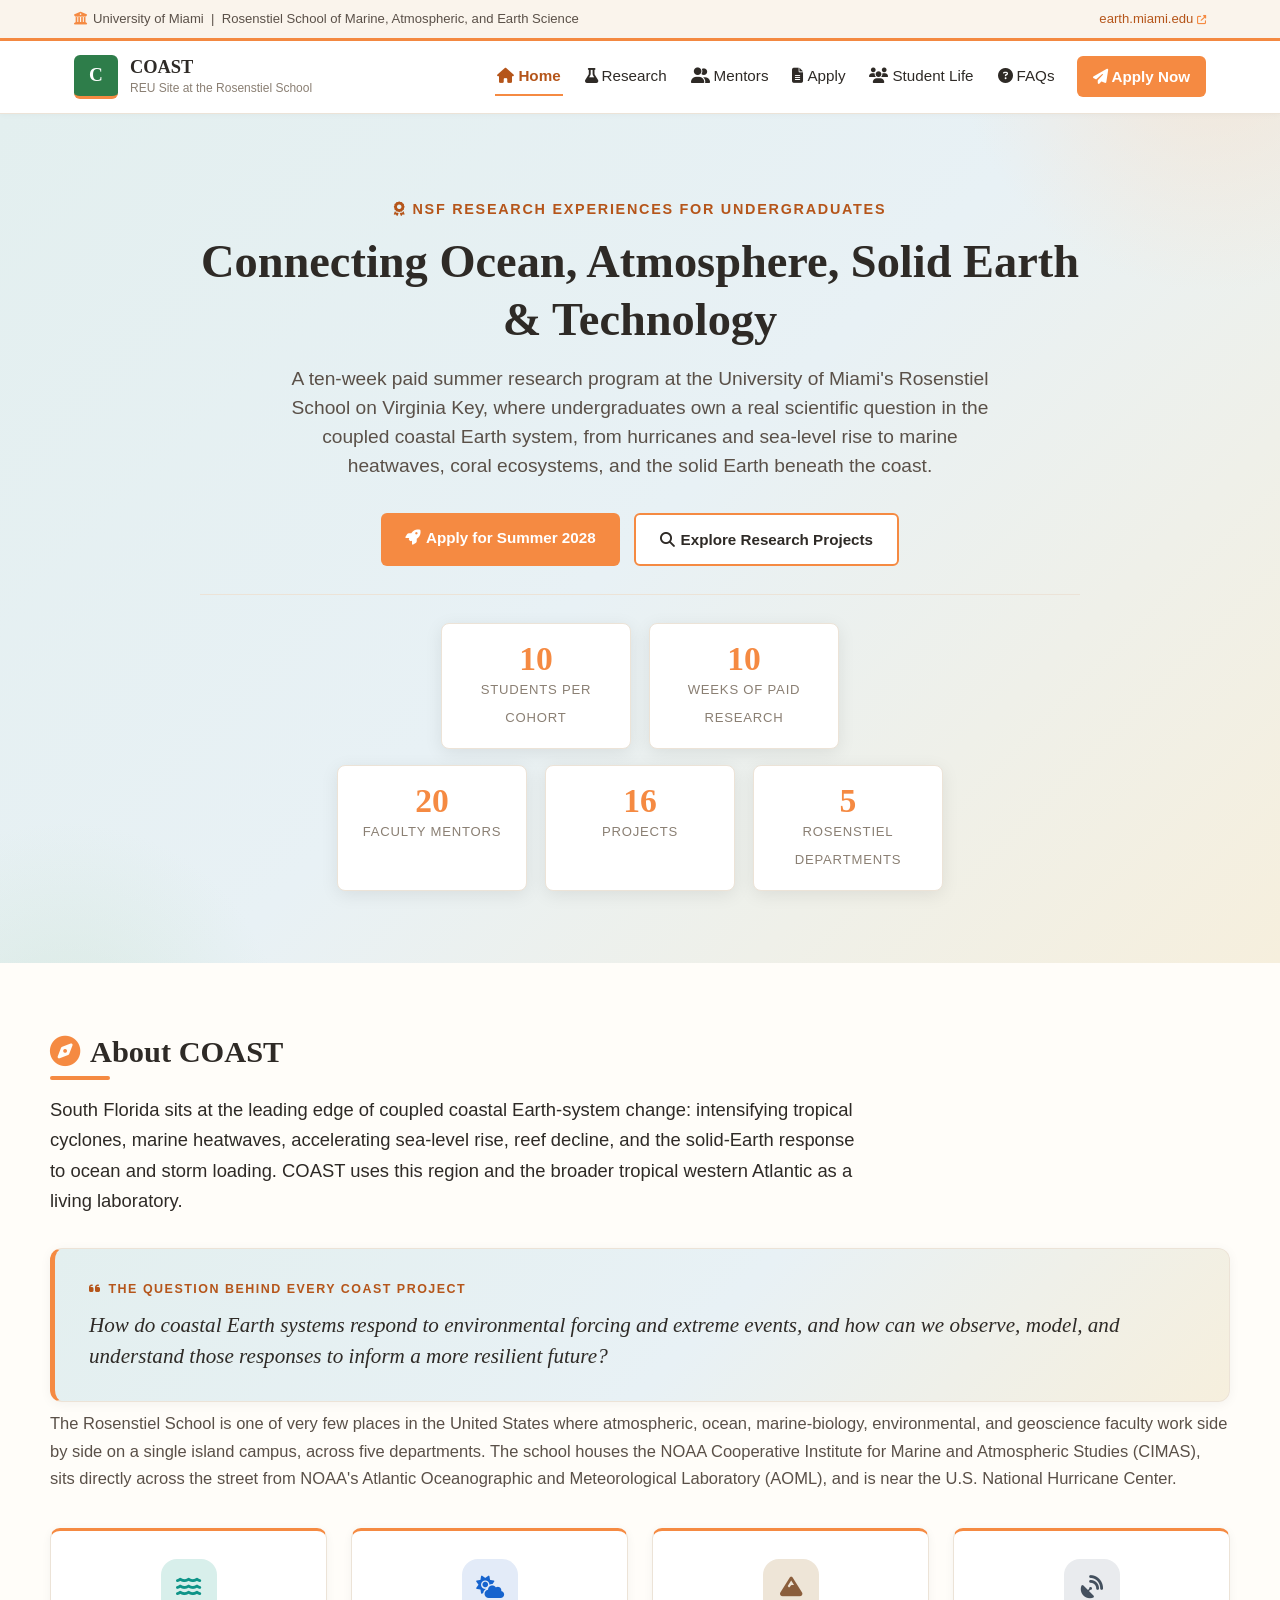
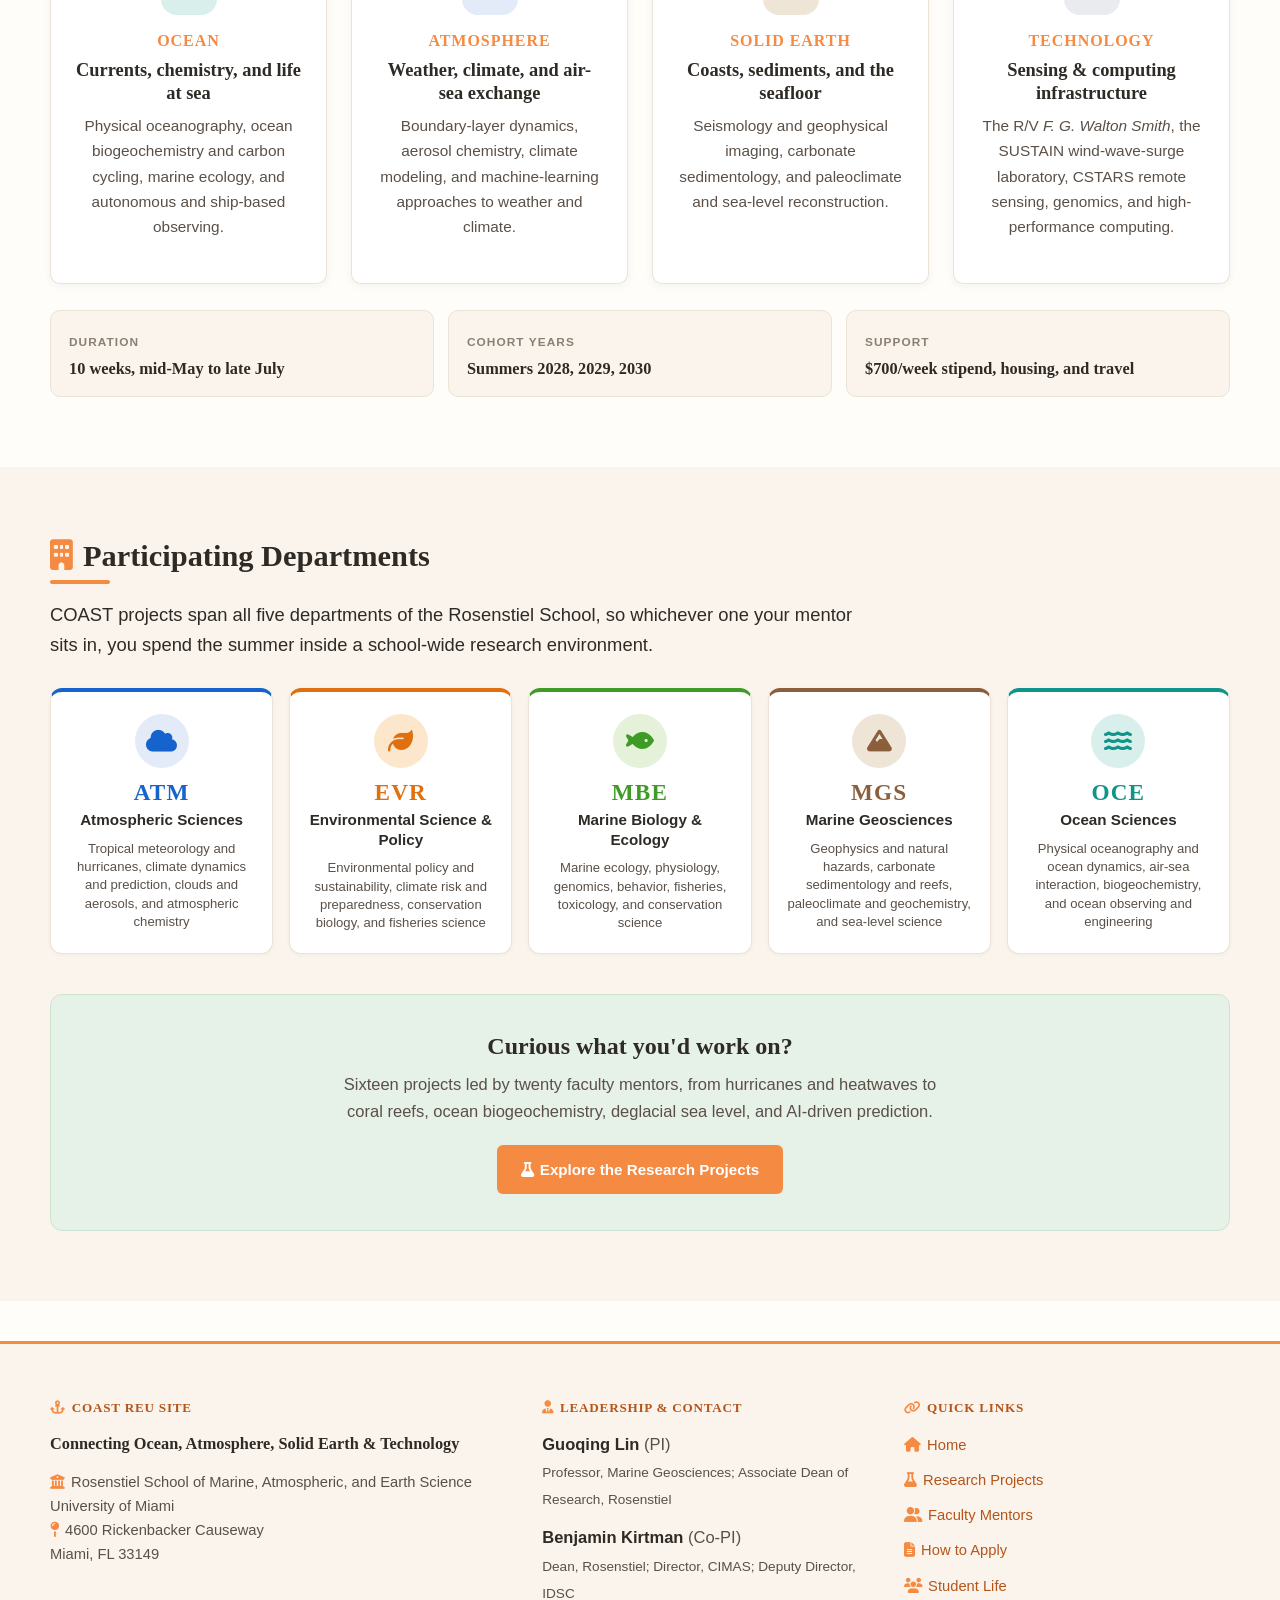
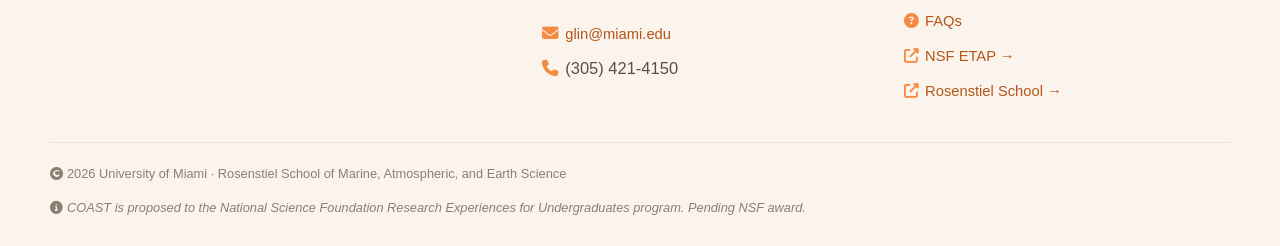
==== commit c417575c: "Add files via upload" ====
--- a/index.html
+++ b/index.html
@@ -183,7 +183,7 @@
       <h4><i class="fas fa-user-tie" style="margin-right:6px;"></i>Leadership &amp; Contact</h4>
       <ul>
         <li><strong>Guoqing Lin</strong> (PI)<br><span style="font-size: 0.85rem;">Professor, Marine Geosciences; Associate Dean of Research, Rosenstiel</span></li>
-        <li style="margin-top: 12px;"><strong>Ben Kirtman</strong> (Co-PI)<br><span style="font-size: 0.85rem;">Dean, Rosenstiel; Director, CIMAS; Deputy Director, IDSC</span></li>
+        <li style="margin-top: 12px;"><strong>Benjamin Kirtman</strong> (Co-PI)<br><span style="font-size: 0.85rem;">Dean, Rosenstiel; Director, CIMAS; Deputy Director, IDSC</span></li>
         <li style="margin-top: 14px;"><i class="fas fa-envelope" style="margin-right:6px;"></i><a href="mailto:glin@miami.edu">glin@miami.edu</a></li>
         <li><i class="fas fa-phone" style="margin-right:6px;"></i>(305) 421-4150</li>
       </ul>
